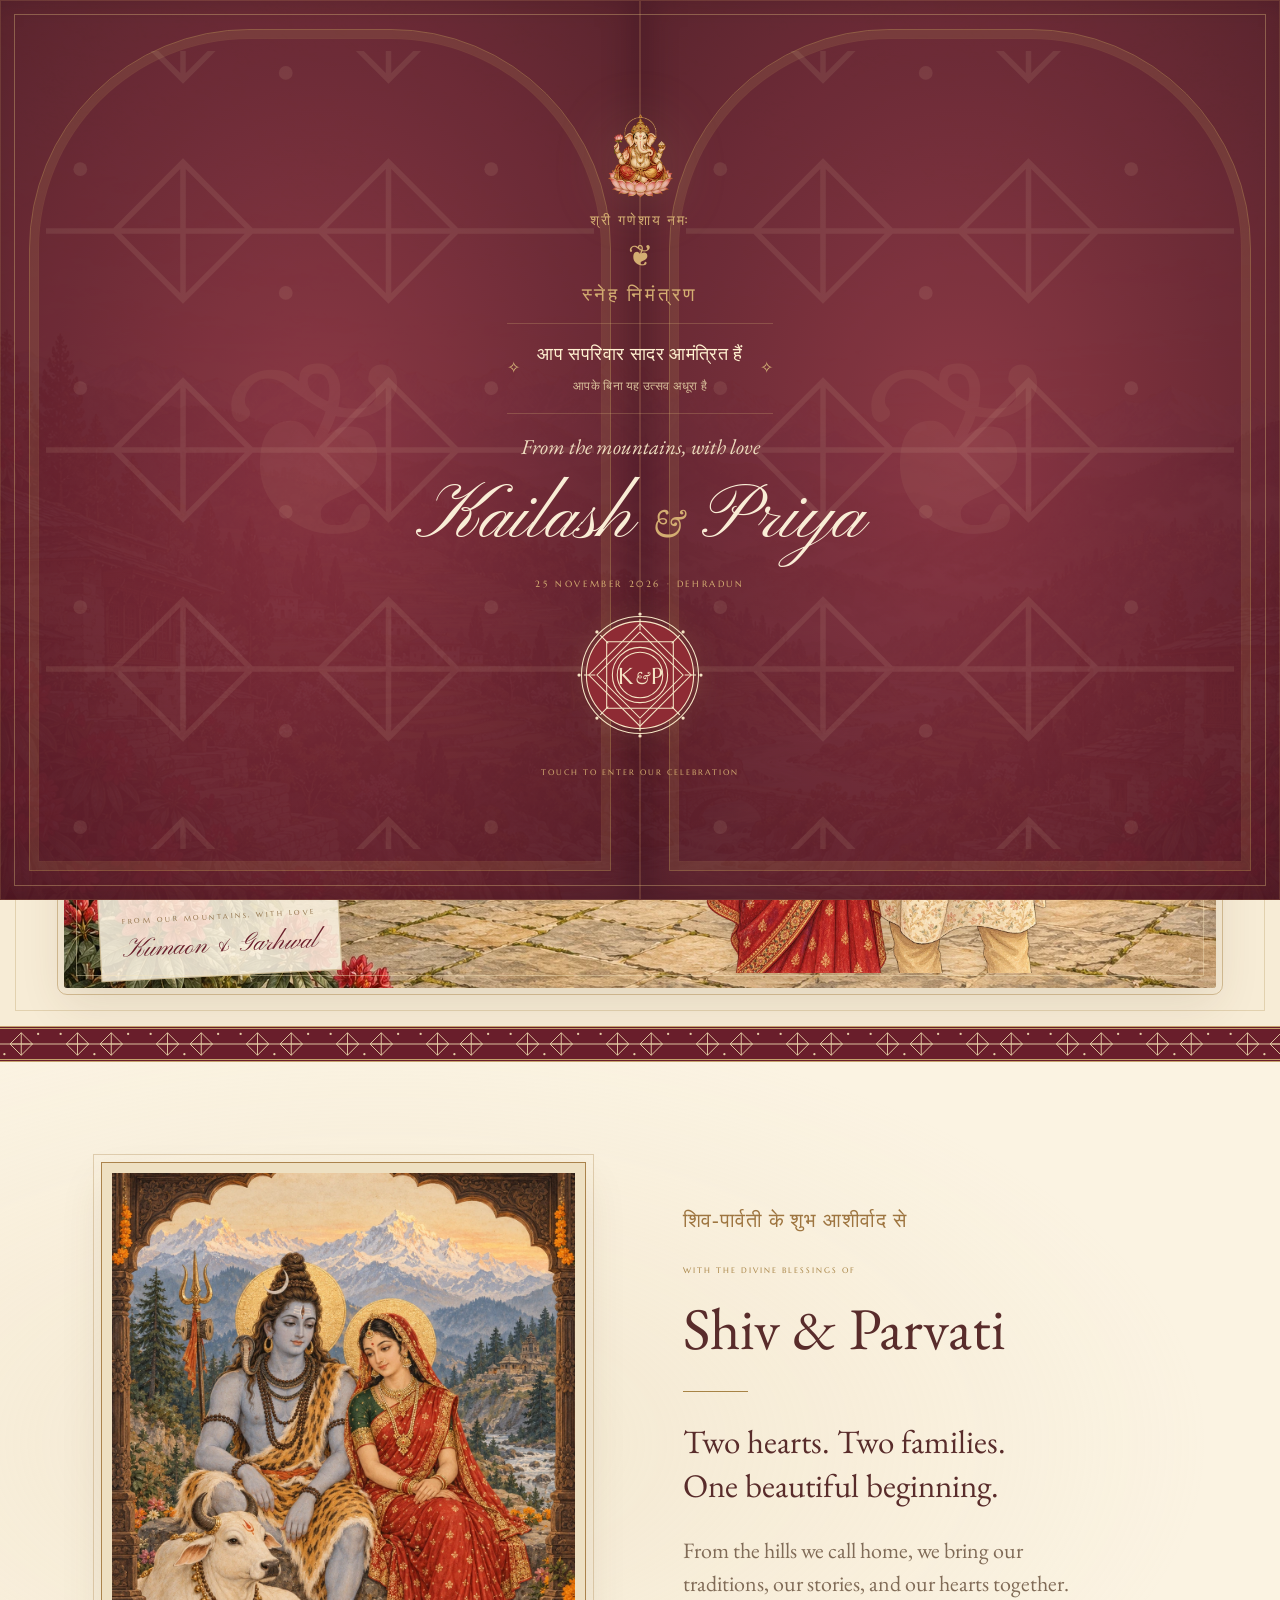
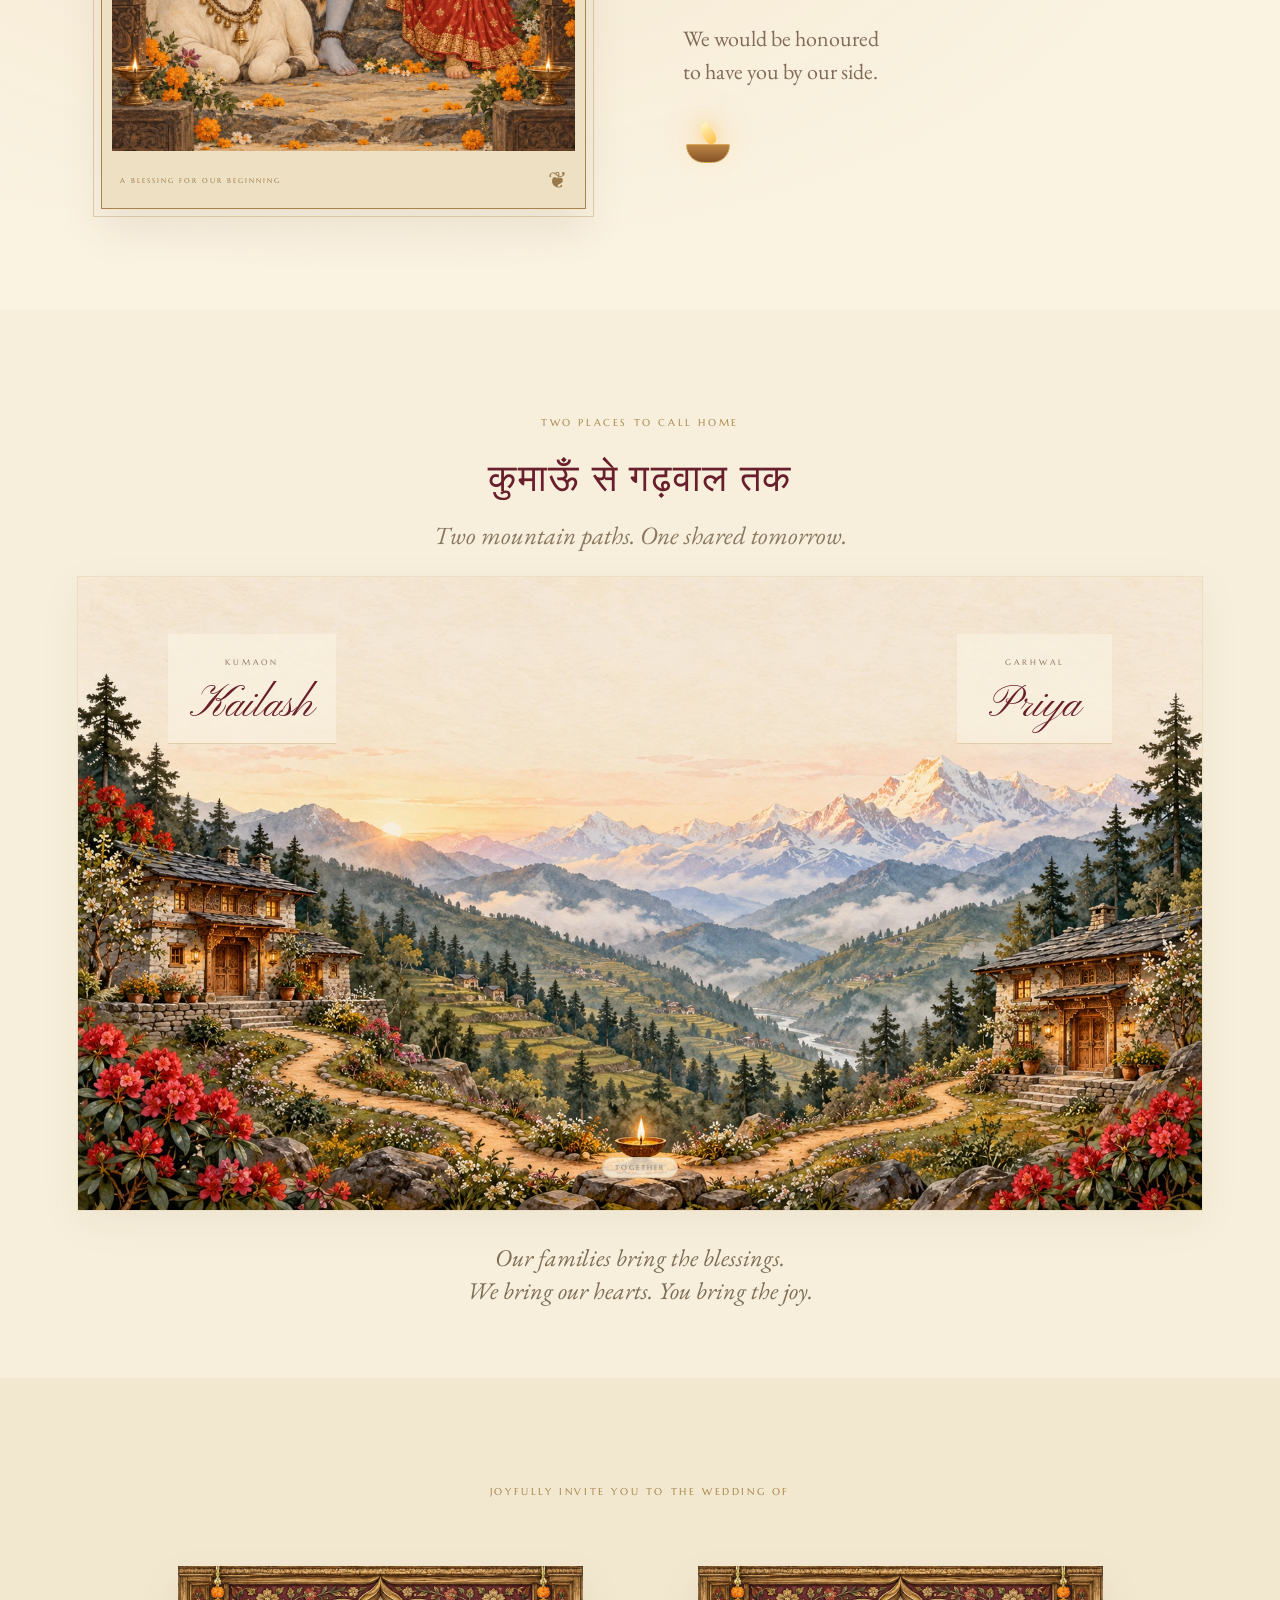
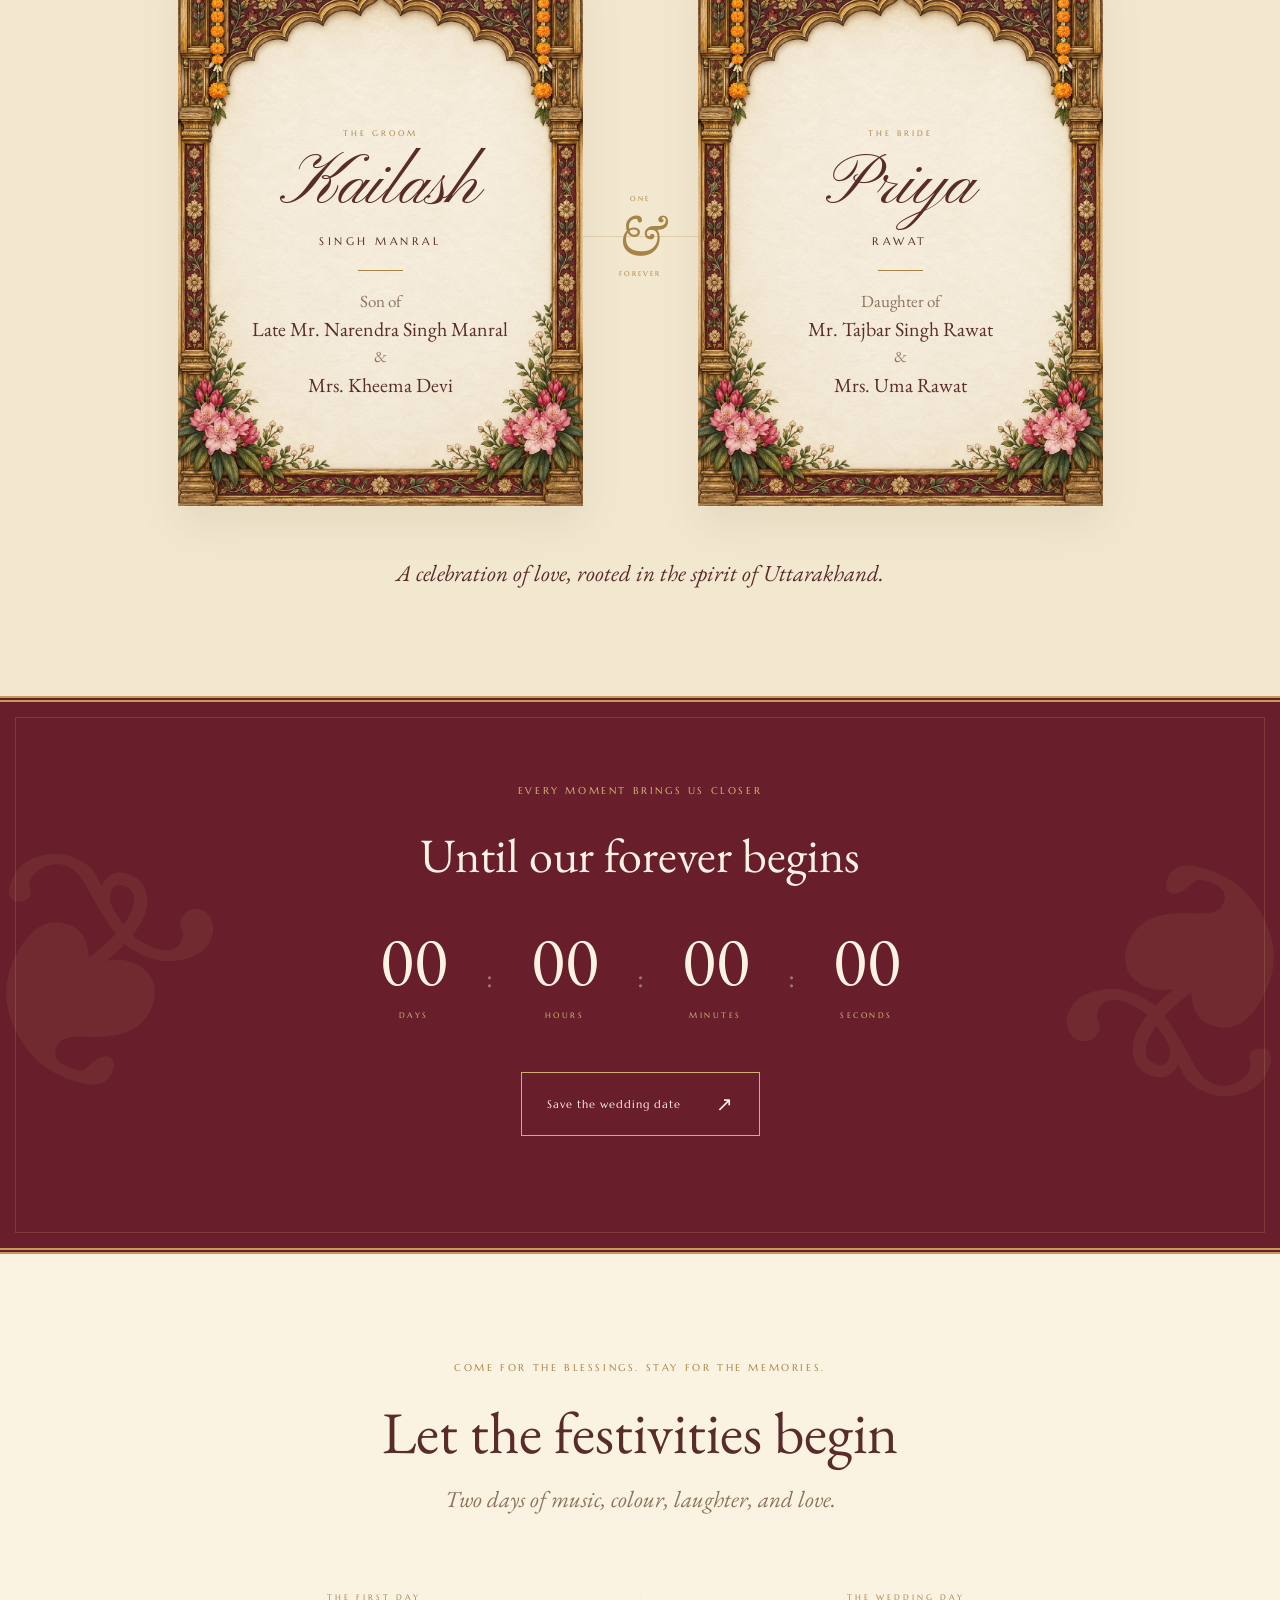
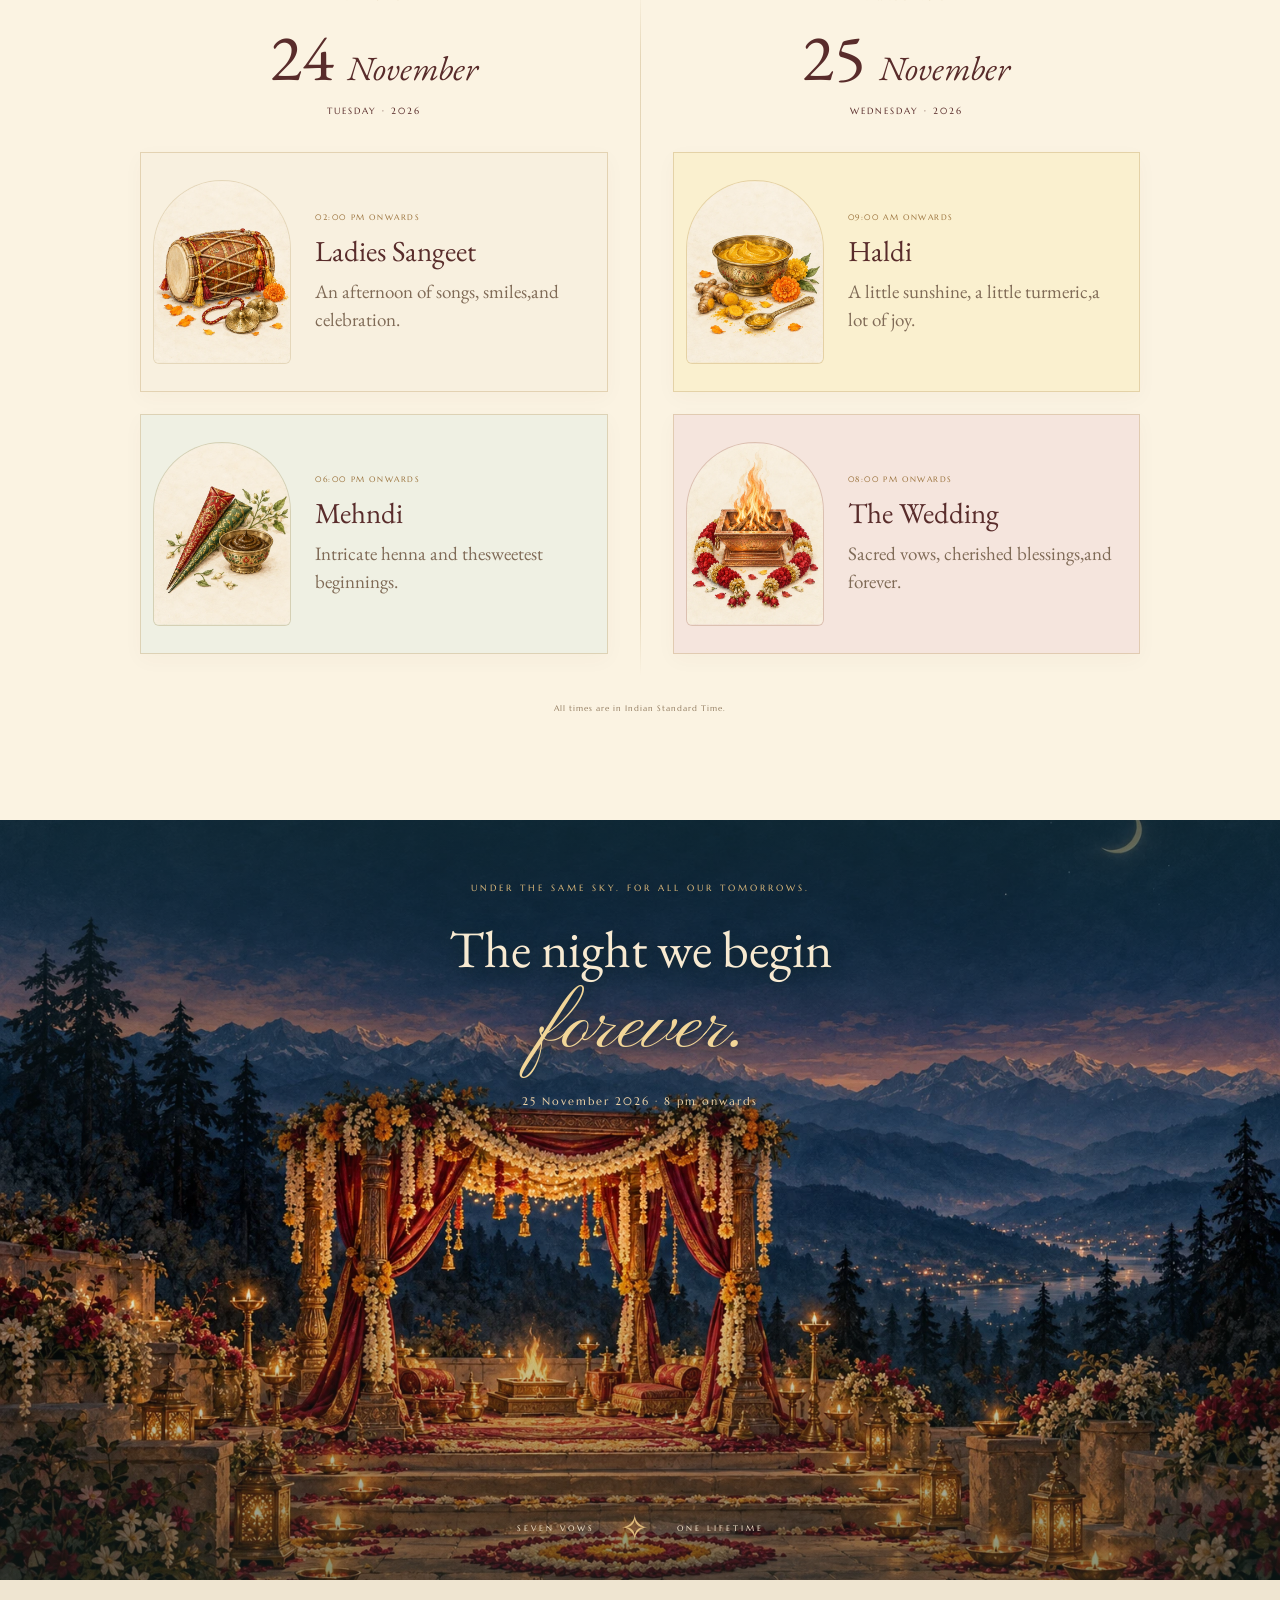
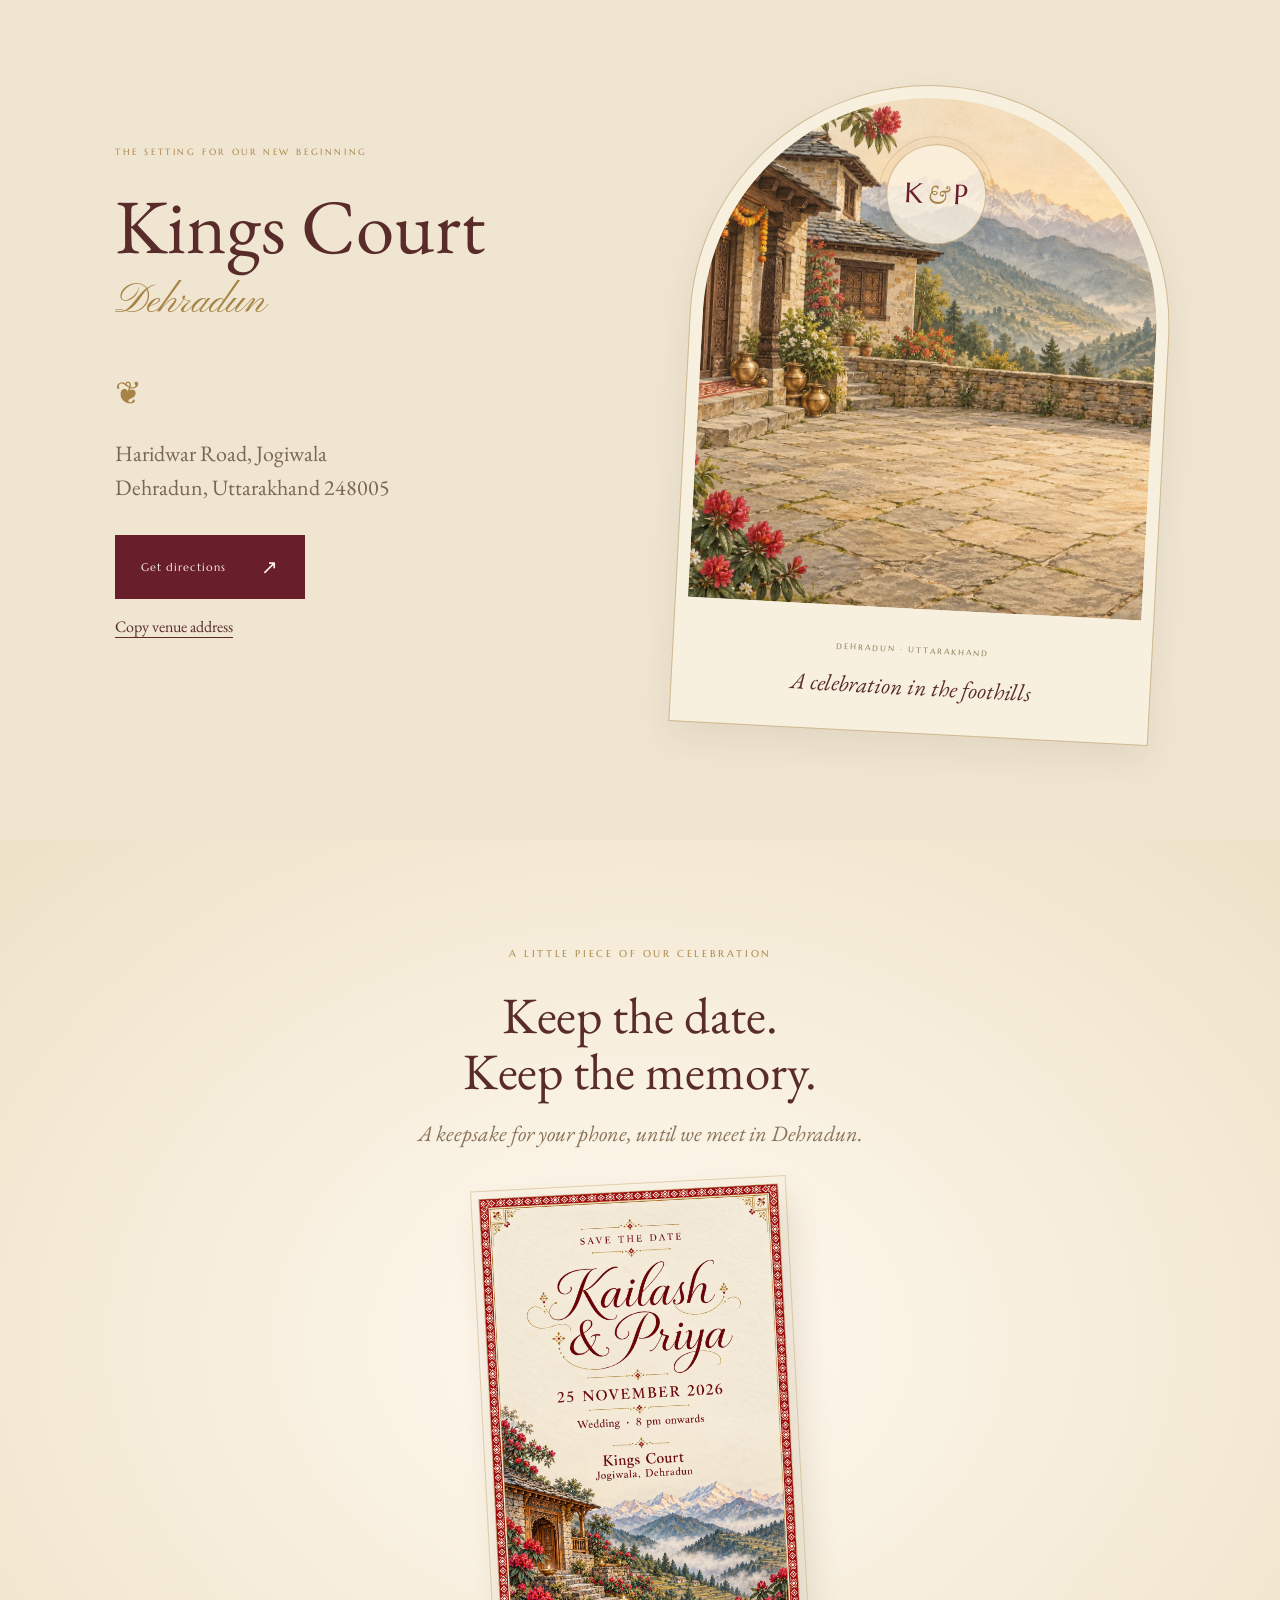
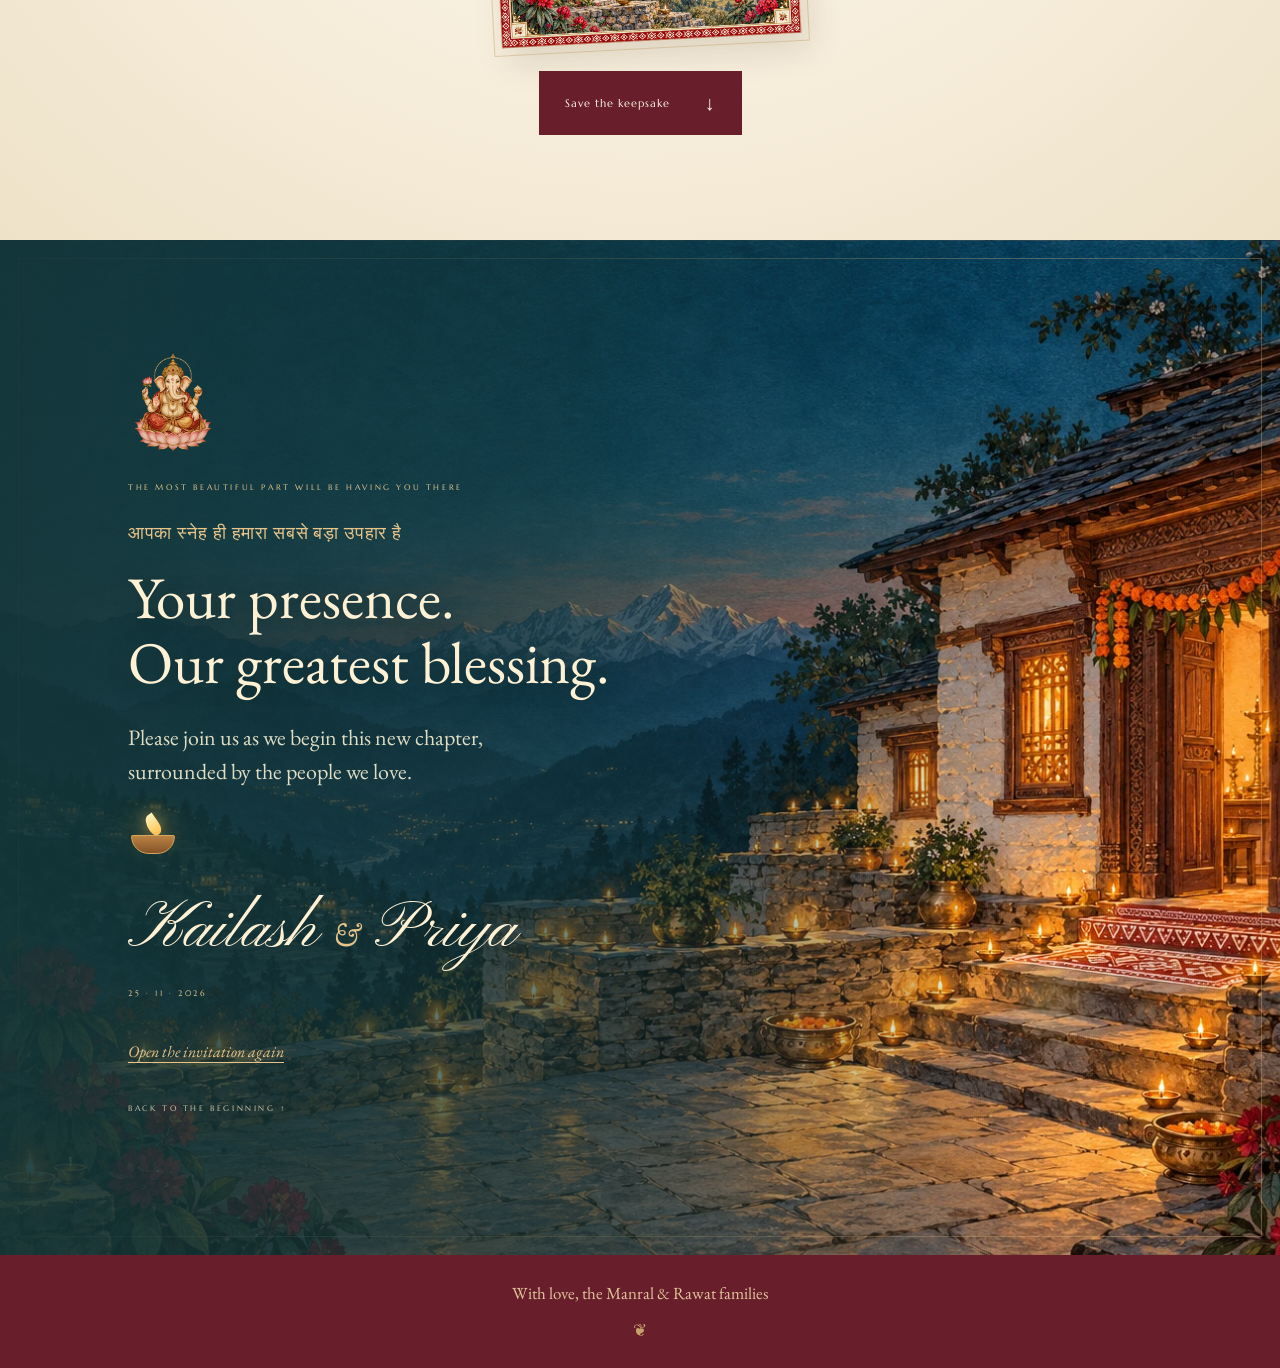
==== index.html @ 7a5e459d "Publish Kailash and Priya wedding invitation" ====
<!doctype html>
<html lang="en"><head><meta charset="utf-8"><meta name="viewport" content="width=device-width,initial-scale=1"><meta name="theme-color" content="#681f2b"><meta name="description" content="Together with their families, Kailash and Priya invite you to celebrate their wedding on 25 November 2026, Kings Court, Dehradun."><title>Kailash & Priya | A Himalayan Wedding</title><link rel="icon" href="assets/ganesh.webp"><link rel="stylesheet" href="style.css"><noscript><style>.cover{display:none!important}</style></noscript></head>
<body>
<div class="reading-progress" aria-hidden="true"></div>
<div class="cover" id="cover"><div class="door door-left" aria-hidden="true"><div class="door-medallion">❦</div></div><div class="door door-right" aria-hidden="true"><div class="door-medallion">❦</div></div><div class="cover-frame"><img class="cover-ganesh" src="assets/ganesh-miniature.webp" alt="Lord Ganesha"><p class="eyebrow devanagari">श्री गणेशाय नमः</p><span class="small-flourish">❦</span><p class="cover-kicker devanagari">स्नेह निमंत्रण</p><div class="guest-welcome" aria-live="polite"><p id="guest-name" class="devanagari">आप सपरिवार सादर आमंत्रित हैं</p><span id="guest-message" class="devanagari">आपके बिना यह उत्सव अधूरा है</span></div><p class="cover-intro">From the mountains, with love</p><h1>Kailash <i>&</i> Priya</h1><p class="eyebrow">25 NOVEMBER 2026 · DEHRADUN</p><button class="seal aipan-seal" id="open" aria-label="Open Kailash and Priya's invitation"><svg class="aipan-drawing" viewBox="0 0 160 160" aria-hidden="true"><g fill="none" stroke="currentColor" stroke-width="1.3"><circle cx="80" cy="80" r="72"/><circle cx="80" cy="80" r="66"/><path d="M80 17 143 80 80 143 17 80Z M80 27 133 80 80 133 27 80Z"/><rect x="39" y="39" width="82" height="82"/><circle cx="80" cy="80" r="34"/><circle cx="80" cy="80" r="28"/><path d="M80 11v14m0 110v14M11 80h14m110 0h14M31 31l10 10m78 78 10 10M31 129l10-10m78-78 10-10"/></g><g fill="currentColor"><circle cx="80" cy="5" r="2"/><circle cx="155" cy="80" r="2"/><circle cx="80" cy="155" r="2"/><circle cx="5" cy="80" r="2"/><circle cx="27" cy="27" r="2"/><circle cx="133" cy="27" r="2"/><circle cx="27" cy="133" r="2"/><circle cx="133" cy="133" r="2"/></g></svg><span class="aipan-initials">K<span class="seal-amp">&</span>P</span></button><p class="open-hint">TOUCH TO ENTER OUR CELEBRATION</p></div><div class="cover-mountains"></div></div>
<header><a class="monogram" href="#home" aria-label="Back to top">K <i>&</i> P</a><nav aria-label="Invitation navigation"><a href="#families">Our families</a><a href="#celebrations">Celebrations</a><a href="#venue">Venue</a></nav><button id="music" aria-label="Play background music" aria-pressed="false">♫ <span>Music off</span></button></header>
<main>
<section class="hero" id="home">
<div class="hero-copy"><p class="eyebrow">A HIMALAYAN WEDDING</p><div class="hero-title"><h2><span>Kailash</span><i>&</i><span>Priya</span></h2><span class="title-flourish" aria-hidden="true">❦</span></div><p class="hero-dedication devanagari">पहाड़ों का अपनापन, रिश्तों का उत्सव</p><div class="date-line"><span>WEDNESDAY</span><strong>25</strong><span>NOVEMBER<br>2026</span></div><p class="hero-place">Kings Court · Dehradun</p><a class="hero-link" href="#blessings">OUR INVITATION <span>↓</span></a></div>
<div class="portrait-scene"><div class="courtyard-life" aria-hidden="true"><img class="living-toran" src="assets/garland.webp" alt=""><i class="buransh-petal petal-1"></i><i class="buransh-petal petal-2"></i><i class="buransh-petal petal-3"></i><i class="buransh-petal petal-4"></i><i class="buransh-petal petal-5"></i><i class="buransh-petal petal-6"></i><i class="buransh-petal petal-7"></i></div><img class="arch-art" src="assets/pahadi-courtyard-dawn.webp" alt="A Pahadi stone courtyard with carved wooden windows, brass vessels, marigolds, and mountains at dawn"><img class="hero-couple" src="assets/couple-miniature.webp" alt="Illustrated Kailash and Priya in traditional wedding attire"><div class="portrait-caption"><span>FROM OUR MOUNTAINS, WITH LOVE</span><p>Kumaon & Garhwal</p></div></div><div class="hero-side-note" aria-hidden="true">KUMAON · GARHWAL · TOGETHER</div>
</section>
<div class="aipan" aria-hidden="true"></div>
<section class="blessings section" id="blessings"><div class="blessings-layout"><div class="devotional-frame reveal"><img class="deity" src="assets/shiv-parvati-nandi-painting.webp" alt="A devotional painting of Lord Shiva and Goddess Parvati seated together, with Nandi resting beside them in the Himalayas" loading="lazy"><div class="devotional-caption"><span>A BLESSING FOR OUR BEGINNING</span><i>❦</i></div></div><div class="blessing-copy reveal"><p class="blessing-hindi devanagari">शिव-पार्वती के शुभ आशीर्वाद से</p><p class="eyebrow">WITH THE DIVINE BLESSINGS OF</p><h2>Shiv & Parvati</h2><span class="blessing-rule" aria-hidden="true"></span><p class="large-copy">Two hearts. Two families.<br>One beautiful beginning.</p><p class="body-copy">From the hills we call home, we bring our traditions, our stories, and our hearts together.</p><p class="body-copy">We would be honoured<br>to have you by our side.</p><div class="diya" aria-hidden="true"><span class="diya-flame"></span><span class="diya-bowl"></span></div></div></div></section>
<section class="roots section" aria-labelledby="roots-title"><p class="eyebrow reveal">TWO PLACES TO CALL HOME</p><h2 class="reveal devanagari" id="roots-title">कुमाऊँ से गढ़वाल तक</h2><p class="roots-sub reveal">Two mountain paths. One shared tomorrow.</p><div class="roots-landscape reveal">
<img class="roots-painting" src="assets/two-mountain-homes.webp" alt="Two traditional Pahadi homes among painted Himalayan terraces, with winding paths meeting at a glowing diya" loading="lazy">
<div class="roots-label roots-kumaon"><span>KUMAON</span><p>Kailash</p></div><div class="roots-label roots-garhwal"><span>GARHWAL</span><p>Priya</p></div><div class="roots-together"><span>TOGETHER</span></div></div><p class="roots-note reveal">Our families bring the blessings.<br>We bring our hearts. You bring the joy.</p></section>
<section class="families section" id="families"><p class="eyebrow reveal">JOYFULLY INVITE YOU TO THE WEDDING OF</p><div class="family-pair"><div class="family-thread" aria-hidden="true"></div><article class="family groom reveal"><img class="family-frame" src="assets/family-carved-frame.webp" alt=""><div class="family-content"><p class="eyebrow">THE GROOM</p><h2>Kailash</h2><p class="surname">SINGH MANRAL</p><span class="fine-rule"></span><p>Son of<br><strong>Late Mr. Narendra Singh Manral</strong><br>&<br><strong>Mrs. Kheema Devi</strong></p></div></article><span class="family-amp" aria-hidden="true"><small>ONE</small>&<small>FOREVER</small></span><article class="family bride reveal"><img class="family-frame" src="assets/family-carved-frame.webp" alt=""><div class="family-content"><p class="eyebrow">THE BRIDE</p><h2>Priya</h2><p class="surname">RAWAT</p><span class="fine-rule"></span><p>Daughter of<br><strong>Mr. Tajbar Singh Rawat</strong><br>&<br><strong>Mrs. Uma Rawat</strong></p></div></article></div><p class="family-note reveal">A celebration of love, rooted in the spirit of Uttarakhand.</p></section>
<section class="countdown section"><div class="countdown-flower left" aria-hidden="true">❦</div><div class="countdown-flower right" aria-hidden="true">❦</div><p class="eyebrow">EVERY MOMENT BRINGS US CLOSER</p><h2>Until our forever begins</h2><div class="clock" id="clock" role="timer" aria-label="Time until the wedding"><div><strong id="days">—</strong><span>DAYS</span></div><b>:</b><div><strong id="hours">—</strong><span>HOURS</span></div><b>:</b><div><strong id="minutes">—</strong><span>MINUTES</span></div><b>:</b><div><strong id="seconds">—</strong><span>SECONDS</span></div></div><button class="button light" id="calendar">Save the wedding date <span>↗</span></button><p class="calendar-note" id="calendar-note" role="status"></p></section>
<section class="events section" id="celebrations"><p class="eyebrow reveal">COME FOR THE BLESSINGS. STAY FOR THE MEMORIES.</p><h2 class="section-title reveal">Let the festivities begin</h2><p class="section-sub">Two days of music, colour, laughter, and love.</p><div class="programme">
<div class="day day-one"><div class="day-heading reveal"><span>THE FIRST DAY</span><h3>24 <i>November</i></h3><p>TUESDAY · 2026</p></div>
<article class="event sangeet reveal"><div class="event-picture"><svg class="ceremony-art" viewBox="0 0 543 724" role="img" aria-label="A dholak and brass manjira for Ladies Sangeet" preserveAspectRatio="xMidYMid meet"><image href="assets/ceremony-miniatures.webp" x="0" y="0" width="2172" height="724"/></svg></div><div class="event-details"><p class="event-time">02:00 PM ONWARDS</p><h3>Ladies Sangeet</h3><p>An afternoon of songs, smiles,<br>and celebration.</p></div></article>
<article class="event mehndi reveal"><div class="event-picture"><svg class="ceremony-art" viewBox="0 0 543 724" role="img" aria-label="Henna cones and a ceremonial bowl for Mehndi" preserveAspectRatio="xMidYMid meet"><image href="assets/ceremony-miniatures.webp" x="-543" y="0" width="2172" height="724"/></svg></div><div class="event-details"><p class="event-time">06:00 PM ONWARDS</p><h3>Mehndi</h3><p>Intricate henna and the<br>sweetest beginnings.</p></div></article></div>
<div class="day day-two"><div class="day-heading reveal"><span>THE WEDDING DAY</span><h3>25 <i>November</i></h3><p>WEDNESDAY · 2026</p></div>
<article class="event haldi reveal"><div class="event-picture"><svg class="ceremony-art" viewBox="0 0 543 724" role="img" aria-label="Turmeric paste, marigolds and a brass bowl for Haldi" preserveAspectRatio="xMidYMid meet"><image href="assets/ceremony-miniatures.webp" x="-1086" y="0" width="2172" height="724"/></svg></div><div class="event-details"><p class="event-time">09:00 AM ONWARDS</p><h3>Haldi</h3><p>A little sunshine, a little turmeric,<br>a lot of joy.</p></div></article>
<article class="event wedding reveal"><div class="event-picture"><svg class="ceremony-art" viewBox="0 0 543 724" role="img" aria-label="A havan kund and flower garlands for the wedding" preserveAspectRatio="xMidYMid meet"><image href="assets/ceremony-miniatures.webp" x="-1629" y="0" width="2172" height="724"/></svg></div><div class="event-details"><p class="event-time">08:00 PM ONWARDS</p><h3>The Wedding</h3><p>Sacred vows, cherished blessings,<br>and forever.</p></div></article></div></div><p class="timezone-note">All times are in Indian Standard Time.</p></section>
<section class="wedding-night" aria-labelledby="night-title"><img src="assets/himalayan-mandap.webp" alt="An artistic vision of a glowing wedding mandap in the Himalayan foothills at twilight" loading="lazy"><div class="night-shade"></div><div class="night-copy reveal"><p class="eyebrow">UNDER THE SAME SKY. FOR ALL OUR TOMORROWS.</p><h2 id="night-title">The night we begin<br><i>forever.</i></h2><p>25 November 2026 · 8 pm onwards</p></div><div class="night-foot"><span>SEVEN VOWS</span><span class="night-star">✧</span><span>ONE LIFETIME</span></div></section>
<section class="venue section" id="venue"><div class="venue-layout"><div class="venue-copy reveal"><p class="eyebrow">THE SETTING FOR OUR NEW BEGINNING</p><h2>Kings Court</h2><p class="venue-city">Dehradun</p><div class="ornament">❦</div><address>Haridwar Road, Jogiwala<br>Dehradun, Uttarakhand 248005</address><a class="button" href="https://maps.app.goo.gl/6rjfn5zbpExkSknp6?g_st=iw" target="_blank" rel="noopener">Get directions <span>↗</span></a><button class="text-button" id="copy-address">Copy venue address</button><p id="copy-status" role="status"></p></div><div class="venue-art reveal"><div class="arch-window"><div class="venue-emblem"><span>K</span><i>&</i><span>P</span></div></div><div class="venue-label"><span>DEHRADUN · UTTARAKHAND</span><p>A celebration in the foothills</p></div></div></div></section>
<section class="keepsake section" id="keepsake"><p class="eyebrow">A LITTLE PIECE OF OUR CELEBRATION</p><h2>Keep the date.<br>Keep the memory.</h2><p>A keepsake for your phone, until we meet in Dehradun.</p><a class="keepsake-preview" href="assets/Kailash-Priya-Save-the-Date.png" download="Kailash-Priya-Save-the-Date.png" aria-label="Download the wedding keepsake card"><img src="assets/Kailash-Priya-Save-the-Date.png" alt="Save the date: Kailash and Priya, 25 November 2026, wedding from 8 pm, Kings Court, Jogiwala, Dehradun" loading="lazy"></a><a class="button" href="assets/Kailash-Priya-Save-the-Date.png" download="Kailash-Priya-Save-the-Date.png">Save the keepsake <span>↓</span></a></section><section class="closing section"><div class="closing-landscape" aria-hidden="true"></div><div class="closing-shade" aria-hidden="true"></div><div class="lamp-glow glow-one" aria-hidden="true"></div><div class="lamp-glow glow-two" aria-hidden="true"></div><img src="assets/ganesh-miniature.webp" alt="Lord Ganesha" loading="lazy"><p class="eyebrow">THE MOST BEAUTIFUL PART WILL BE HAVING YOU THERE</p><p class="closing-hindi devanagari">आपका स्नेह ही हमारा सबसे बड़ा उपहार है</p><h2>Your presence.<br>Our greatest blessing.</h2><p>Please join us as we begin this new chapter,<br>surrounded by the people we love.</p><div class="diya" aria-hidden="true"><span class="diya-flame"></span><span class="diya-bowl"></span></div><div class="closing-signature">Kailash <i>&</i> Priya</div><p class="eyebrow">25 · 11 · 2026</p><div class="closing-actions"><button class="text-button" id="replay">Open the invitation again</button><a class="back-top" href="#home">BACK TO THE BEGINNING ↑</a></div></section>
</main><a class="floating-venue" href="#venue" aria-label="Jump to wedding venue">25 NOV <span>·</span> DEHRADUN <b>↗</b></a><footer>With love, the Manral & Rawat families <span>❦</span></footer><audio id="audio" src="assets/music.mp3" loop preload="none"></audio><script src="script.js"></script></body></html>
---- style.css ----
@font-face{font-family:Garamond;src:url('fonts/EBGaramond.woff2');font-display:swap}@font-face{font-family:Garamond;src:url('fonts/EBGaramond-Italic.woff2');font-style:italic;font-display:swap}@font-face{font-family:Marcellus;src:url('fonts/Marcellus-Regular.woff2');font-display:swap}@font-face{font-family:Pinyon;src:url('fonts/PinyonScript-Regular.woff2');font-display:swap}
:root{--paper:#fbf3e2;--ink:#592c2b;--red:#691e2b;--gold:#a78345;--line:#b89a6055;--sage:#6b7861;--dark:#153a37;--pattern:url("data:image/svg+xml,%3Csvg xmlns='http://www.w3.org/2000/svg' viewBox='0 0 80 32'%3E%3Cg stroke='%23e7d0a7' fill='none' stroke-width='.8'%3E%3Cpath d='M0 16h10l10-10 10 10-10 10-10-10h30l10-10 10 10-10 10-10-10h40M20 6v20M10 16h20M50 6v20M40 16h20'/%3E%3C/g%3E%3Cg fill='%23e7d0a7'%3E%3Ccircle cx='5' cy='7' r='1'/%3E%3Ccircle cx='35' cy='25' r='1'/%3E%3Ccircle cx='65' cy='7' r='1'/%3E%3C/g%3E%3C/svg%3E")}
*{box-sizing:border-box}html{scroll-behavior:smooth;scroll-padding-top:75px}body{margin:0;background:var(--paper);color:var(--ink);font:20px/1.55 Garamond,Georgia,serif}body.invitation-closed{overflow:hidden}body:after{content:'';position:fixed;inset:0;pointer-events:none;z-index:20;opacity:.055;background-image:url("data:image/svg+xml,%3Csvg viewBox='0 0 160 160' xmlns='http://www.w3.org/2000/svg'%3E%3Cfilter id='n'%3E%3CfeTurbulence type='fractalNoise' baseFrequency='.8' numOctaves='3' stitchTiles='stitch'/%3E%3C/filter%3E%3Crect width='100%25' height='100%25' opacity='.5' filter='url(%23n)'/%3E%3C/svg%3E")}button,a{-webkit-tap-highlight-color:transparent}button{cursor:pointer;font:inherit}a{color:inherit}button:focus-visible,a:focus-visible{outline:3px solid #ba9045;outline-offset:6px}button{border:0}img{max-width:100%;display:block}h1,h2,h3,p{margin-top:0}h2,h3{font-weight:400}h2{line-height:1.1}.eyebrow,.section-number,.surname,.event-time,.timezone-note,.back-top{font:10px/1.8 Marcellus,serif;letter-spacing:2.6px}.eyebrow{color:var(--gold);margin-bottom:24px}.section{padding:105px max(6vw,24px);position:relative}.section-number{text-align:center;margin-bottom:50px;color:#907a5e;font-size:9px;letter-spacing:3px}.ornament{color:var(--gold);font-size:32px;margin:18px 0}.button{display:inline-flex;align-items:center;justify-content:center;gap:35px;background:var(--red);color:var(--paper);font:11px Marcellus,serif;letter-spacing:1px;padding:18px 25px;text-decoration:none;border:1px solid var(--red);transition:.25s;position:relative;z-index:1}.button:hover{background:#87313d;transform:translateY(-2px)}.button span{font:20px Garamond}.fine-rule{display:block;width:45px;height:1px;background:var(--gold);margin:25px auto}.reading-progress{height:2px;position:fixed;top:0;left:0;right:0;background:var(--gold);z-index:40;transform:scaleX(0);transform-origin:left}header{height:73px;display:flex;align-items:center;justify-content:space-between;padding:0 5vw;border-bottom:1px solid var(--line);background:#fbf3e2f0;position:sticky;top:0;z-index:10;backdrop-filter:blur(12px)}.monogram{text-decoration:none;font:24px Marcellus}.monogram i{font:26px Pinyon;color:var(--gold)}nav{display:flex;gap:38px}nav a{text-decoration:none;font:10px Marcellus;letter-spacing:1.2px;position:relative}nav a:after{content:'';position:absolute;bottom:-6px;left:0;width:0;height:1px;background:var(--gold);transition:width .3s}nav a:hover:after{width:100%}#music{background:none;color:var(--ink);font:11px Marcellus;display:flex;gap:8px;align-items:center}#music:first-letter{font-size:22px}
/* The illustrated arrival */
.hero{min-height:820px;max-height:1050px;height:calc(100svh - 73px);position:relative;isolation:isolate;display:grid;grid-template-columns:1fr 1fr;align-items:center;padding:40px 9vw 65px;gap:4vw;overflow:hidden;background:radial-gradient(ellipse at 10% 30%,#fffaf0,transparent 65%),#f6ead3}.hero:before{content:'';position:absolute;inset:15px;border:1px solid var(--line);pointer-events:none;z-index:-1}.hero:after{content:'';position:absolute;width:700px;height:700px;border:1px solid #ad8a5140;border-radius:50%;left:-450px;top:15%;box-shadow:0 0 0 15px #ad8a5108,0 0 0 16px #ad8a5120,0 0 0 70px #ad8a5105;z-index:-1}.hero-copy{text-align:center;position:relative}.hero-copy .eyebrow{font-size:10px;letter-spacing:4px;margin-bottom:32px}.hero h2{font:clamp(87px,8vw,125px)/.85 Pinyon;color:var(--red);margin:0;display:flex;align-items:center;flex-direction:column;position:relative}.hero h2 span:first-child{transform:translateX(-15px)}.hero h2 span:last-child{transform:translateX(25px)}.hero h2 i{font:italic 45px/1.4 Garamond;color:var(--gold)}.hero-title{position:relative;max-width:500px;margin:auto}.title-flourish{position:absolute;font-size:54px;right:-5%;top:32%;color:var(--gold);opacity:.55;transform:rotate(-30deg)}.hero-dedication{font-style:italic;font-size:24px;line-height:1.35;color:#8b7158;margin:35px 0}.date-line{display:flex;justify-content:center;align-items:center;gap:16px;font:9px/1.8 Marcellus;letter-spacing:1.6px}.date-line strong{font:57px/1 Garamond;border-left:1px solid var(--line);border-right:1px solid var(--line);padding:0 20px}.hero-place{font-style:italic;font-size:21px;margin:15px 0 32px}.hero-link{text-decoration:none;font:9px Marcellus;letter-spacing:2px;display:inline-flex;align-items:center;gap:30px;border-bottom:1px solid var(--line);padding:0 0 10px}.hero-link span{font-size:20px}.portrait-scene{position:relative;height:min(76vh,760px);max-height:100%;width:100%;max-width:515px;margin:auto;border-radius:250px 250px 4px 4px;overflow:hidden;box-shadow:0 20px 55px #5b3b2129;outline:1px solid #ad8a5180;outline-offset:9px;isolation:isolate;background:#dfcfad}.arch-art{position:absolute;width:100%;height:100%;inset:0;object-fit:cover}.hero-couple{position:absolute;width:76%;height:61%;object-fit:contain;bottom:42px;left:50%;transform:translateX(-50%);filter:drop-shadow(0 7px 10px #362d2333)}.portrait-caption{position:absolute;bottom:0;left:0;right:0;text-align:center;background:linear-gradient(transparent,#3e2b1bdb);padding:45px 10px 11px;color:#f7e8c8}.portrait-caption span{font:7px Marcellus;letter-spacing:2.5px}.portrait-caption p{font:23px Garamond;margin:3px 0;letter-spacing:3px}.hero-side-note{position:absolute;right:23px;top:50%;writing-mode:vertical-rl;font:8px Marcellus;letter-spacing:3px;color:#9a8158}.aipan{height:36px;background:var(--pattern) repeat-x center/90px 36px,var(--red);border-block:3px double #c5a36d}
/* Blessings, framed in soft concentric gold */
.blessings{text-align:center;background:radial-gradient(ellipse at center,#fffaf0,transparent 70%);overflow:hidden}.blessing-rings{position:absolute;top:110px;left:50%;transform:translateX(-50%);width:440px;height:440px;border:1px solid #b89a6025;border-radius:50%;box-shadow:0 0 0 18px #b89a6007,0 0 0 19px #b89a6020,0 0 0 95px #b89a6005;pointer-events:none}.blessings .section-number{margin-bottom:50px}.deity{position:relative;width:250px;height:230px;object-fit:contain;margin:0 auto 30px}.blessings h2{font-size:49px;margin-bottom:10px}.large-copy{font-size:35px;line-height:1.3;margin-bottom:25px}.body-copy{color:#806b57;font-size:21px}.blessings>.reveal{position:relative}.families{text-align:center;background:#eadebf80;background-image:radial-gradient(#a7834535 .6px,transparent .6px);background-size:16px 16px;border-top:1px solid #b89a6025}.family-pair{display:flex;justify-content:center;align-items:center;gap:35px;max-width:1050px;margin:65px auto 35px;position:relative}.family-thread{position:absolute;left:10%;right:10%;top:50%;border-top:1px solid var(--gold);opacity:.5}.family{position:relative;border:1px solid #b69559;background:#fcf5e6;border-radius:190px 190px 5px 5px;width:405px;padding:112px 30px 48px;outline:1px solid #b6955955;outline-offset:9px;min-height:530px;box-shadow:0 15px 40px #6344230b}.family:after{content:'';position:absolute;inset:12px;border:1px solid #b6955933;border-radius:180px 180px 2px 2px;pointer-events:none}.family .sprig{position:absolute;width:155px;height:115px;object-fit:contain;top:0;left:calc(50% - 77px);transform:rotate(-12deg)}.bride .sprig{transform:scaleX(-1) rotate(-12deg)}.family h2{font:76px/1.05 Pinyon;margin:8px 0}.family .eyebrow{margin-bottom:18px;font-size:9px;letter-spacing:3px}.surname{font-size:12px;letter-spacing:3.5px}.family p:last-child{font-size:17px;line-height:1.7;margin:0;color:#8c7560}.family strong{font-weight:400;font-size:21px;color:var(--ink)}.family-amp{font:italic 55px/1.2 Garamond;color:var(--gold);position:relative;background:#efe4cf;padding:15px 5px}.family-amp small{display:block;font:7px Marcellus;letter-spacing:2px}.family-note{font-style:italic;font-size:23px;margin:50px 0 0}
/* A keepsake date */
.countdown{background:var(--red);color:var(--paper);text-align:center;overflow:hidden;border-block:6px double #c69a5a;padding-block:80px}.countdown:before{content:'';position:absolute;inset:15px;border:1px solid #d7b77830;pointer-events:none}.countdown-flower{position:absolute;top:50%;transform:translateY(-50%) rotate(25deg);font-size:310px;color:#d7b778;opacity:.08;line-height:1;pointer-events:none}.countdown-flower.left{left:-40px}.countdown-flower.right{right:-40px;transform:translateY(-50%) rotate(205deg)}.countdown h2{font:48px Garamond;margin-bottom:40px}.countdown .eyebrow{color:#d7b778}.clock{display:flex;gap:27px;justify-content:center;align-items:center;margin:30px auto 45px;position:relative}.clock strong{font:70px/1 Garamond;font-variant-numeric:tabular-nums;display:block;min-width:90px}.clock span{font:8px Marcellus;letter-spacing:2.5px;color:#d7b778}.clock b{font:28px Garamond;opacity:.4}.light{background:transparent;border-color:#d4ae71;color:var(--paper)}.calendar-note{font-size:14px;margin:12px 0 0;min-height:20px}
/* Two days, like facing pages of a celebration book */
.events{max-width:1300px;margin:auto}.section-title{text-align:center;font-size:59px;margin-bottom:16px}.events>.eyebrow{text-align:center}.section-sub{text-align:center;color:#8c735b;font-style:italic;font-size:23px}.programme{display:grid;grid-template-columns:1fr 1fr;gap:80px;margin:60px auto 0;max-width:1000px;position:relative}.programme:after{content:'';position:absolute;left:50%;top:10px;bottom:0;width:1px;background:linear-gradient(transparent,var(--line) 10%,var(--line) 90%,transparent)}.day-heading{text-align:center;margin-bottom:35px}.day-heading>span{font:8px Marcellus;letter-spacing:3px;color:var(--gold)}.day-heading h3{font:66px/1 Garamond;margin:15px 0}.day-heading h3 i{font:italic 34px Garamond}.day-heading p{font:9px Marcellus;letter-spacing:2px}.event{display:grid;grid-template-columns:140px 1fr;align-items:center;min-height:210px;margin-bottom:22px;position:relative;border:1px solid #b89a6045;background:#f4e9d3;overflow:hidden}.event-picture{height:100%;min-height:210px;display:flex;justify-content:center;align-items:center;background:#b18f4630;position:relative;border-radius:0 95px 95px 0}.event img{width:115px;height:140px;object-fit:contain;transition:transform .6s;position:relative;z-index:1}.event:hover img{transform:rotate(-5deg) scale(1.08)}.event-details{padding:23px 18px}.event h3{font-size:30px;line-height:1.1;margin:10px 0}.event p:last-child{font-size:18px;color:#806b57;margin:0;line-height:1.4}.event-time{font-size:8px;letter-spacing:1.5px;margin:0;color:#9b733d}.event-num{position:absolute;bottom:-8px;left:10px;font:italic 64px/1 Garamond;color:#a7834530}.mehndi{background:#e7ead8}.mehndi .event-picture{background:#71834c20}.haldi{background:#f6e8b8}.haldi .event-picture{background:#d6a13e25}.wedding{background:#f0dbd1}.wedding .event-picture{background:#9e435925}.timezone-note{text-align:center;margin:25px 0 0;color:#907a5e;font-size:8px;letter-spacing:1px}
/* From day to twilight */
.wedding-night{height:760px;max-height:95svh;min-height:620px;position:relative;isolation:isolate;overflow:hidden;background:var(--dark);color:#f8ead1}.wedding-night>img{position:absolute;inset:0;width:100%;height:100%;object-fit:cover;object-position:center 65%;z-index:-3}.night-shade{position:absolute;inset:0;background:linear-gradient(#122c33b0,transparent 50%,#11262480);z-index:-1}.night-copy{text-align:center;padding:60px 25px 0}.night-copy .eyebrow{color:#e0bc7d;font-size:9px;letter-spacing:3px}.night-copy h2{font:52px/1.1 Garamond;margin:0 0 16px;text-shadow:0 3px 15px #10252a}.night-copy h2 i{font:80px Pinyon;color:#f2d698}.night-copy>p:last-child{font:11px Marcellus;letter-spacing:2px;color:#f2d5a8}.night-foot{position:absolute;bottom:30px;left:0;right:0;display:flex;justify-content:center;align-items:center;gap:25px;font:8px Marcellus;letter-spacing:3px}.night-star{font:35px Garamond;color:#e0bc7d}
/* The destination */
.venue{background:#efe5d1}.venue-layout{max-width:1050px;margin:auto;display:grid;grid-template-columns:1fr 1fr;gap:90px;align-items:center}.venue h2{font-size:77px;margin-bottom:8px}.venue-city{font:41px Pinyon;color:var(--gold)}address{font-style:normal;color:#7c6656;margin-bottom:30px;font-size:22px}.venue .eyebrow{font-size:9px}.text-button{display:block;background:none;text-decoration:underline;text-underline-offset:5px;padding:16px 0;color:var(--ink);font-size:16px}.venue-art{padding:12px;border:1px solid #a7834580;border-radius:240px 240px 0 0;transform:rotate(3deg);background:#f8f0df;box-shadow:0 15px 35px #54412615}.arch-window{border-radius:230px 230px 0 0;overflow:hidden;aspect-ratio:4/4.5;display:flex;align-items:end;background:#e3d9be url('assets/himalayan-landscape.webp') center/cover;position:relative}.arch-window img{width:100%;margin-bottom:0}.venue-emblem{position:absolute;left:50%;top:18%;transform:translateX(-50%);width:125px;height:125px;border:1px solid #a7834580;border-radius:50%;display:flex;align-items:center;justify-content:center;gap:5px;background:#faf2df80;outline:1px solid #a7834540;outline-offset:7px;font:34px Marcellus;color:var(--red)}.venue-emblem i{font:italic 25px Garamond;color:var(--gold)}.venue-label{text-align:center;padding:22px 10px 8px}.venue-label span{font:8px Marcellus;letter-spacing:2px;color:#89754e}.venue-label p{font-style:italic;font-size:23px;margin:8px 0}#copy-status{font-size:14px;min-height:20px;margin:0}
/* The last page */
.closing{text-align:center;overflow:hidden;padding-bottom:190px;isolation:isolate}.closing-landscape{position:absolute;inset:0;background:linear-gradient(var(--paper) 5%,#fbf3e2e8 50%,#fbf3e220),url('assets/himalayan-landscape.webp') center bottom/cover;z-index:-2}.closing:before{content:'';position:absolute;inset:18px;border:1px solid var(--line);pointer-events:none;z-index:-1}.closing>img{width:90px;height:95px;object-fit:contain;margin:0 auto 30px}.closing h2{font-size:60px;margin-bottom:25px}.closing>p:not(.eyebrow){color:#7e6b58;font-size:23px}.closing-signature{font:69px Pinyon;margin:35px 0 15px}.closing-signature i{font:italic 32px Garamond;color:var(--gold)}.closing-actions{display:flex;flex-direction:column;align-items:center}.closing-actions .text-button{font-style:italic;color:#8e7150}.back-top{display:inline-block;font-size:8px;margin-top:20px;text-decoration:none}footer{background:var(--red);color:#e1c59d;text-align:center;padding:25px;font-size:17px}footer span{display:block;margin-top:10px;color:#c7a16b}.floating-venue{position:fixed;bottom:22px;left:50%;transform:translate(-50%,20px);z-index:12;display:flex;align-items:center;gap:12px;background:#fbf3e2f2;box-shadow:0 4px 25px #30201225;border:1px solid #b89a6070;padding:13px 20px;text-decoration:none;font:8px Marcellus;letter-spacing:1.6px;opacity:0;visibility:hidden;transition:.3s;backdrop-filter:blur(10px);white-space:nowrap;border-radius:30px}.floating-venue.show{opacity:1;visibility:visible;transform:translate(-50%,0)}.floating-venue span{color:var(--gold)}.floating-venue b{font:17px Garamond;margin-left:7px}
/* An opening inspired by a carved double door */
.cover{position:fixed;inset:0;background:#521b26;z-index:100;display:grid;place-items:center;color:#f9edd6;text-align:center;overflow:auto;perspective:1600px;transition:visibility 1.5s,background 1.5s}.cover:before{content:'';position:absolute;inset:14px;border:1px solid #d7b77866;pointer-events:none;z-index:3}.door{position:absolute;top:0;bottom:0;width:50%;background:radial-gradient(ellipse at center,#852e3c,#511824);border:1px solid #9d704640;transition:transform 1.5s cubic-bezier(.55,.05,.2,1),opacity 1.4s;overflow:hidden}.door:before{content:'';position:absolute;inset:28px;border:1px solid #b9915170;border-radius:220px 220px 0 0;box-shadow:inset 0 0 0 8px #4c172315,inset 0 0 0 9px #b9915130}.door:after{content:'';position:absolute;inset:50px 45px;background:var(--pattern) repeat-y center/100% auto;opacity:.1;pointer-events:none}.door-left{left:0;transform-origin:left center;box-shadow:inset -12px 0 24px #24040e40}.door-right{right:0;transform-origin:right center;box-shadow:inset 12px 0 24px #24040e40}.door-medallion{position:absolute;top:50%;left:50%;transform:translate(-50%,-50%);font:250px Garamond;opacity:.06;color:#f0dba5}.cover-frame{position:relative;z-index:2;max-width:700px;padding:35px;min-height:660px;display:flex;align-items:center;flex-direction:column;justify-content:center;transition:opacity .6s,transform .8s}.cover-ganesh{width:80px;height:80px;object-fit:contain;margin-bottom:18px;filter:drop-shadow(0 0 30px #e0ba7830)}.cover .eyebrow{font-size:9px;color:#d4ae72;margin-bottom:12px}.small-flourish{color:#d4ae72;font-size:30px;line-height:1}.cover-kicker{font:8px Marcellus;letter-spacing:3px;color:#d4ae72;margin:22px 0 10px}.cover-intro{font-style:italic;font-size:25px;line-height:1.4;margin:10px 0 25px;color:#eedcbf}.cover h1{font:87px/1.1 Pinyon;margin:0 0 30px}.cover h1 i{font:italic 38px Garamond;color:#d4ae72}.seal{width:88px;height:88px;border-radius:50%;margin:20px 14px 14px;background:radial-gradient(circle at 35% 30%,#c08b50,#a05f31 65%,#69341f);border:4px double #e2bb7d;outline:1px solid #6b381d;outline-offset:2px;box-shadow:0 4px 0 #402018,0 9px 30px #27081155;color:#f3d6a4;font:27px Marcellus;transition:transform .3s}.seal:hover{transform:scale(1.08) rotate(-5deg)}.seal-amp{font:italic 17px Garamond;margin:0 2px}.open-hint{font:8px Marcellus;letter-spacing:2px;color:#d4ae72;margin:12px 0}.quiet{background:none;color:#d8c3a8;font-size:14px;text-decoration:underline;text-underline-offset:5px;padding:10px}.cover-mountains{position:absolute;inset:0;background:url('assets/himalayan-landscape.webp') center bottom/cover;opacity:.055;mix-blend-mode:screen;pointer-events:none;transition:opacity .6s}.cover.opened{visibility:hidden;pointer-events:none;background:transparent;overflow:hidden}.cover.opened:before{opacity:0;transition:.4s}.cover.opened .door-left{transform:rotateY(-105deg);opacity:0}.cover.opened .door-right{transform:rotateY(105deg);opacity:0}.cover.opened .cover-frame{opacity:0;transform:scale(.94)}.cover.opened .cover-mountains{opacity:0}.js .reveal{opacity:0;transform:translateY(24px);transition:opacity .9s,transform .9s}.js .reveal.visible{opacity:1;transform:none}.js .venue-art.reveal.visible{transform:rotate(3deg)}
@media(min-width:1600px){.hero{padding-inline:15vw}.hero h2{font-size:130px}.portrait-scene{height:800px}}
@media(max-width:1000px) and (min-width:701px){.hero{padding-inline:6vw;gap:4vw;min-height:750px}.hero h2{font-size:90px}.hero-dedication{font-size:21px}.portrait-scene{height:620px}.title-flourish{right:-6%;font-size:40px}.programme{gap:40px}.event{grid-template-columns:100px 1fr}.event-picture{min-height:220px}.event img{width:85px}.event-details{padding:18px 12px}.event h3{font-size:27px}.event p:last-child{font-size:17px}.venue-layout{gap:45px}.venue h2{font-size:65px}.family{padding-inline:20px}.family strong{font-size:19px}}
@media(max-width:700px){body{font-size:18px}html{scroll-padding-top:62px}header{height:62px;padding:0 20px}nav{gap:15px}nav a{font-size:8px;letter-spacing:.3px}.monogram{font-size:19px}#music span{display:none}#music{font-size:22px}.hero{display:block;height:auto;min-height:0;max-height:none;padding:50px 25px 32px;background:radial-gradient(ellipse at 50% 10%,#fffaf0,#f4e5ca 85%)}.hero:before{inset:12px}.hero-copy .eyebrow{font-size:8px;letter-spacing:3px;margin-bottom:25px}.hero h2{font-size:clamp(54px,15.5vw,74px);display:grid;grid-template-columns:1fr auto 1fr;align-items:center;gap:10px;line-height:1.1}.hero h2 span:first-child,.hero h2 span:last-child{transform:none;white-space:nowrap}.hero h2 i{font-size:30px}.hero-title{max-width:460px}.title-flourish{display:none}.hero-dedication{font-size:20px;margin:12px 0 23px;line-height:1.3}.hero-dedication br{display:none}.date-line{font-size:8px;gap:12px}.date-line strong{font-size:42px;padding:0 15px}.hero-place{font-size:19px;margin:12px 0 25px}.hero-link{display:none}.portrait-scene{height:auto;aspect-ratio:2/2.65;max-width:365px;margin:0 auto 12px;border-radius:190px 190px 3px 3px;outline-offset:5px;box-shadow:0 12px 30px #5b3b2120}.hero-couple{height:62%;width:76%;bottom:30px}.portrait-caption{padding:35px 5px 8px}.portrait-caption span{font-size:6px;letter-spacing:2px}.portrait-caption p{font-size:19px}.hero-side-note{display:none}.section{padding:75px 25px}.section-number{font-size:8px;letter-spacing:2px;margin-bottom:35px}.aipan{height:29px;background-size:72px 29px}.blessing-rings{width:330px;height:330px;top:145px}.blessings h2{font-size:39px}.deity{width:210px;height:210px}.large-copy{font-size:30px}.body-copy{font-size:20px}.desktop{display:none}.eyebrow{font-size:9px;letter-spacing:1.7px}.family-pair{flex-direction:column;gap:23px;margin-top:48px}.family{width:min(100%,360px);min-height:475px;padding:100px 20px 35px}.family h2{font-size:72px}.family-amp{font-size:40px;line-height:1;margin:3px 0;padding:5px 12px;background:transparent}.family-amp small{font-size:6px;letter-spacing:2px;margin:5px}.family strong{font-size:21px}.family-thread{top:10%;bottom:10%;left:50%;right:auto;width:1px;border:0;border-left:1px solid var(--gold)}.family-note{font-size:22px}.countdown{padding-block:65px}.countdown h2{font-size:37px}.clock{gap:8px}.clock strong{font-size:46px;min-width:56px}.clock span{font-size:7px;letter-spacing:1px}.clock b{font-size:20px}.countdown-flower{font-size:240px}.countdown-flower.left{left:-130px}.countdown-flower.right{right:-130px}.section-title{font-size:45px}.section-sub{font-size:21px}.events>.eyebrow{font-size:8px;letter-spacing:1.5px}.programme{display:block;margin-top:40px}.programme:after{display:none}.day-heading{padding:0;text-align:center;margin-bottom:25px}.day-heading h3{font-size:61px}.day-heading h3 i{font-size:31px}.event{grid-template-columns:115px 1fr;min-height:185px;margin-bottom:16px}.event-picture{min-height:185px}.event img{width:97px;height:123px}.event h3{font-size:29px}.event p:last-child{font-size:18px;line-height:1.35}.event-details{padding:18px}.event-time{font-size:8px;letter-spacing:1px}.event-num{font-size:57px}.day-two{margin-top:50px}.wedding-night{height:690px;max-height:none;min-height:0}.wedding-night>img{object-position:50% 70%}.night-copy{padding-top:50px}.night-copy .eyebrow{font-size:7px;letter-spacing:1.7px}.night-copy h2{font-size:38px}.night-copy h2 i{font-size:63px}.night-copy>p:last-child{font-size:9px;letter-spacing:1px}.night-foot{gap:17px;bottom:23px;font-size:7px;letter-spacing:2px}.venue-layout{display:flex;flex-direction:column;gap:40px;text-align:center}.venue h2{font-size:63px}.venue-copy{width:100%}.venue-city{font-size:38px}.venue address{font-size:21px}.text-button{margin:auto}.venue-art{max-width:340px;width:calc(100% - 15px)}.venue-emblem{width:105px;height:105px;font-size:30px}.closing{padding-bottom:170px}.closing h2{font-size:44px}.closing>p:not(.eyebrow){font-size:20px}.closing-signature{font-size:55px}.closing .eyebrow{font-size:8px}.closing-landscape{background-size:auto 100%;background-position:center bottom}.cover-frame{min-height:640px;padding:25px 20px;width:100%}.cover h1{font-size:67px}.cover-intro{font-size:22px}.cover-ganesh{height:70px;width:70px}.cover-kicker{font-size:7px;letter-spacing:2px}.door:before{inset:26px 13px;border-radius:120px 120px 0 0}.door:after{inset:50px 24px}.door-medallion{font-size:160px}.cover .eyebrow{font-size:8px;letter-spacing:2px}footer{font-size:16px}.floating-venue{bottom:15px;padding:11px 18px}}
@media(max-width:390px){.hero h2{font-size:clamp(49px,15vw,59px);gap:7px}.hero h2 i{font-size:25px}.hero{padding-inline:24px}.event{grid-template-columns:95px 1fr}.event img{width:83px}.event-details{padding:16px 12px}.event h3{font-size:26px}.event p:last-child{font-size:17px}.cover h1{font-size:57px}.clock strong{min-width:49px;font-size:41px}}
@media(prefers-reduced-motion:reduce){html{scroll-behavior:auto}*,*:before,*:after{transition:none!important;animation:none!important}.js .reveal{opacity:1;transform:none}.cover.opened{display:none}}
@media print{body.invitation-closed{overflow:visible}.cover,header,.hero-link,.button,button,.back-top,.floating-venue,.reading-progress,audio{display:none!important}.hero{height:850px}.js .reveal{opacity:1;transform:none}.section{break-inside:avoid}.hero,.wedding-night,.countdown,.closing{-webkit-print-color-adjust:exact;print-color-adjust:exact}}
/* Mountain home edition: cultural motifs and a dawn-to-dusk courtyard */
.devanagari{font-family:'Nirmala UI','Kohinoor Devanagari','Noto Serif Devanagari',Mangal,serif;letter-spacing:.04em;line-height:1.7}.cover .eyebrow.devanagari{font-size:14px;letter-spacing:2px}.cover-kicker.devanagari{font-size:19px;letter-spacing:3px;margin:12px 0 0}.cover-intro{margin:10px 0 20px}.cover h1{margin-bottom:20px}.aipan-seal{width:126px;height:126px;background:#8e2b34;border:0;outline:0;box-shadow:0 0 35px #cfab6630;position:relative;color:#f5e5c5;margin-top:14px}.aipan-seal:hover{transform:scale(1.05);background:#9e343c}.aipan-drawing{position:absolute;inset:-11px;width:calc(100% + 22px);height:calc(100% + 22px);overflow:visible}.aipan-drawing path,.aipan-drawing rect,.aipan-drawing circle{stroke-dasharray:460;stroke-dashoffset:460;animation:draw-aipan 2.5s ease forwards}.aipan-initials{position:relative;font-size:23px}.open-hint{margin-top:23px}.hero{display:block;height:auto;max-height:none;min-height:0;padding:45px 5vw 30px;background:#f7ecd6}.hero:after{display:none}.hero-copy{padding:0}.hero-copy .eyebrow{margin-bottom:18px;font-size:9px}.hero h2{flex-direction:row;justify-content:center;gap:25px;font-size:112px;line-height:1.1}.hero h2 span:first-child,.hero h2 span:last-child{transform:none}.hero h2 i{font-size:43px}.hero-title{max-width:none}.title-flourish{display:none}.hero-dedication.devanagari{font-size:16px;color:#9b7850;margin:7px 0 22px}.hero .date-line{gap:15px}.hero .date-line strong{font-size:43px}.hero-place{font-size:19px;margin:10px 0 25px}.hero-link{display:none}.portrait-scene{height:auto;aspect-ratio:2.1;max-width:1250px;max-height:none;border-radius:3px;outline-offset:6px;box-shadow:0 15px 45px #5439231f;background:#c5b38e;margin-bottom:8px}.portrait-scene:after{content:'';position:absolute;inset:12px;border:1px solid #f4e3bb70;pointer-events:none;z-index:3}.arch-art{object-position:center 60%}.hero-couple{height:89%;width:38%;left:70%;bottom:15px}.portrait-caption{right:auto;left:3%;bottom:12px;background:#fbf3e2dd;border:1px solid #b3955c80;padding:11px 22px;transform:rotate(-3deg);box-shadow:0 3px 15px #57361c20}.portrait-caption span{color:#8f7047;font-size:7px}.portrait-caption p{font:26px Pinyon;letter-spacing:0;color:var(--red);margin:2px 0}.hero-side-note{display:none}.roots{text-align:center;overflow:hidden;background:linear-gradient(#fff9ec,#eae6d0)}.roots .section-number{margin-bottom:35px}.roots>.eyebrow{margin-bottom:14px}.roots h2{font-size:38px;font-weight:400;color:var(--red);margin-bottom:8px}.roots-sub{font:italic 25px Garamond;color:#8a775f}.roots-landscape{position:relative;max-width:1100px;margin:15px auto 0}.joining-paths{display:block;width:100%;height:auto;overflow:visible}.mountain-path{stroke:#982f3c;stroke-width:2.3;stroke-linecap:round;fill:none;stroke-dasharray:500;stroke-dashoffset:500;transition:stroke-dashoffset 2.5s ease .25s}.visible .mountain-path{stroke-dashoffset:0}.roots-label{position:absolute;top:12%;text-align:center}.roots-kumaon{left:12%}.roots-garhwal{right:12%}.roots-label span{font:9px Marcellus;letter-spacing:3px;color:#8a775f}.roots-label p{font:43px Pinyon;color:var(--red);margin:7px 0}.roots-together{position:absolute;bottom:5%;left:50%;transform:translateX(-50%);font:8px Marcellus;letter-spacing:2px;color:#8a775f}.roots-note{font:italic 24px/1.4 Garamond;margin:5px auto 0;color:#7d6d55}.families{border-top:0}.closing{min-height:850px;text-align:left;padding:110px 10vw 140px;color:#fff1d4;background:#173c3b}.closing-landscape{background:url('assets/pahadi-courtyard-dusk.webp') center/cover;inset:0}.closing-shade{position:absolute;inset:0;background:linear-gradient(90deg,#143638ed,#143638a0 43%,#14363800 80%);z-index:-1}.closing:before{border-color:#dab77b55}.closing>img{margin:0 0 25px;width:80px;height:80px}.closing>.eyebrow{color:#e6c48a;max-width:500px;font-size:8px}.closing-hindi.devanagari{font-size:18px!important;color:#e6c48a!important;max-width:450px;margin-bottom:17px}.closing h2{font-size:59px;text-shadow:0 2px 20px #153132;max-width:560px}.closing>p:not(.eyebrow){color:#dfddc4;font-size:22px;max-width:500px}.closing-signature{font-size:66px;margin-top:25px}.closing-signature i{color:#e6c48a}.closing-actions{align-items:flex-start}.closing-actions .text-button{color:#e6c48a}.closing .back-top{color:#d1c5a9}.diya{height:40px;width:50px;position:relative;margin:25px 0 35px}.diya-bowl{width:44px;height:19px;border:1px solid #d5a75b;border-radius:2px 2px 30px 30px;position:absolute;bottom:0;left:3px;background:linear-gradient(#ba8343,#865329);box-shadow:0 -10px 30px #ffc35730}.diya-flame{position:absolute;width:12px;height:22px;bottom:18px;left:19px;border-radius:80% 0 60% 50%;transform:rotate(-35deg);background:linear-gradient(#fff7c4,#ffc04a);box-shadow:0 0 15px #ffc04a90,0 0 45px #ff9d2640;animation:diya-glow 2.3s ease-in-out infinite alternate}@keyframes draw-aipan{to{stroke-dashoffset:0}}@keyframes diya-glow{from{opacity:.8;transform:rotate(-37deg) scale(.95)}to{opacity:1;transform:rotate(-29deg) scale(1.05)}}
@media(min-width:1600px){.hero{padding-inline:10vw}.hero h2{font-size:125px}}
@media(max-width:1000px) and (min-width:701px){.hero{padding-inline:5vw}.hero h2{font-size:96px}.portrait-scene{height:auto}.closing{padding-inline:7vw}.closing h2{font-size:51px}}
@media(max-width:700px){.cover-frame{min-height:700px}.cover-ganesh{width:60px;height:60px;margin-bottom:12px}.cover h1{font-size:65px}.cover-kicker.devanagari{font-size:18px}.cover-intro{font-size:20px}.aipan-seal{width:110px;height:110px;margin-top:18px}.aipan-initials{font-size:21px}.open-hint{font-size:7px;letter-spacing:1.5px}.hero{padding:35px 19px 22px}.hero:before{inset:9px}.hero-copy .eyebrow{font-size:8px;letter-spacing:2.5px;margin-bottom:13px}.hero h2{display:flex;font-size:clamp(52px,15.5vw,78px);gap:13px;line-height:1.2}.hero h2 i{font-size:28px}.hero-dedication.devanagari{font-size:12px;margin:6px 0 17px}.hero .date-line{font-size:7px;letter-spacing:1px;gap:10px}.hero .date-line strong{font-size:37px}.hero-place{font-size:18px;margin:10px 0 22px}.portrait-scene{aspect-ratio:auto;height:390px;max-width:460px;border-radius:2px;outline-offset:4px}.arch-art{object-position:32% 60%}.hero-couple{height:79%;width:61%;left:66%;bottom:25px}.portrait-caption{bottom:12px;left:12px;padding:8px 11px;max-width:170px}.portrait-caption span{font-size:5px;letter-spacing:1px}.portrait-caption p{font-size:22px}.portrait-scene:after{inset:7px}.roots{padding:65px 20px}.roots h2{font-size:29px}.roots-sub{font-size:21px}.roots-landscape{margin-top:30px;margin-inline:-15px}.roots-label{top:3%}.roots-label span{font-size:7px;letter-spacing:1.7px}.roots-label p{font-size:28px;margin:3px 0}.roots-kumaon{left:9%}.roots-garhwal{right:9%}.roots-together{bottom:1%;font-size:6px;letter-spacing:1.3px}.roots-note{font-size:21px;margin-top:18px}.mountain-path{stroke-width:3}.closing{min-height:980px;padding:65px 30px 260px;text-align:center}.closing-landscape{background-position:66% bottom}.closing-shade{background:linear-gradient(#133434e8 0%,#143638d9 34%,#14363855 62%,transparent)}.closing>img{margin:0 auto 23px;width:70px;height:70px}.closing>.eyebrow{font-size:7px;letter-spacing:1.7px;margin-inline:auto}.closing-hindi.devanagari{font-size:14px!important;margin-bottom:14px}.closing h2{font-size:44px;margin-inline:auto}.closing>p:not(.eyebrow){font-size:19px;margin-inline:auto}.closing-signature{font-size:56px}.closing-actions{align-items:center}.closing-actions .text-button{margin:auto}.diya{margin:25px auto 30px}.closing .back-top{font-size:7px}.closing-actions .text-button{font-size:15px}.night-copy .eyebrow{max-width:300px;margin-inline:auto}.wedding-night>img{object-position:35% 70%}}
@media(max-width:390px){.hero h2{font-size:clamp(48px,14.8vw,58px);gap:10px}.hero h2 i{font-size:24px}.portrait-scene{height:345px}.cover h1{font-size:57px}.roots h2{font-size:25px}.closing h2{font-size:39px}}
@media(prefers-reduced-motion:reduce){.aipan-drawing path,.aipan-drawing rect,.aipan-drawing circle,.mountain-path{stroke-dashoffset:0}}
/* A welcome for each guest; the courtyard gently comes alive. */
.guest-welcome{margin:12px 0 13px;max-width:440px;position:relative;padding:15px 30px;border-block:1px solid #d7b77840}.guest-welcome:before,.guest-welcome:after{content:'✧';position:absolute;top:50%;transform:translateY(-50%);color:#d7b778;font-size:16px}.guest-welcome:before{left:0}.guest-welcome:after{right:0}.guest-welcome p{font:27px/1.4 Garamond;margin:0 0 6px;color:#fff0d0;overflow-wrap:anywhere}.guest-welcome p.devanagari{font:18px/1.7 'Nirmala UI','Kohinoor Devanagari',Mangal,serif;letter-spacing:.5px}.guest-welcome span{font:italic 17px/1.5 Garamond;color:#d9c09b;display:block}.guest-welcome span.devanagari{font:12px/1.8 'Nirmala UI','Kohinoor Devanagari',Mangal,serif;letter-spacing:.3px}.cover-frame{padding-block:25px;min-height:740px}.cover-intro{font-size:21px;margin:5px 0 16px}.cover h1{font-size:76px;margin-bottom:15px}.cover-ganesh{height:60px;width:60px;margin-bottom:8px}.cover .eyebrow.devanagari{margin-bottom:8px}.cover-kicker.devanagari{margin-top:8px}.aipan-seal{width:108px;height:108px;margin-top:17px}.open-hint{margin-top:24px}.courtyard-life{position:absolute;inset:0;pointer-events:none;z-index:2;overflow:hidden}.living-toran{position:absolute;width:36%;top:-8px;left:4%;transform-origin:50% 0;filter:drop-shadow(0 3px 4px #39281333);animation:toran-breeze 7s ease-in-out infinite alternate;animation-play-state:paused}.buransh-petal{position:absolute;top:-24px;left:var(--start);width:10px;height:16px;border-radius:85% 12% 80% 30%;background:linear-gradient(130deg,#b4434b,#8a2432);opacity:0;box-shadow:inset 2px 1px 3px #e6a19a44;animation:petal-drift var(--time) linear infinite;animation-delay:var(--delay);animation-play-state:paused}.petal-1{--start:11%;--time:16s;--delay:0s}.petal-2{--start:31%;--time:19s;--delay:4s}.petal-3{--start:62%;--time:17s;--delay:9s}.petal-4{--start:82%;--time:21s;--delay:3s}.petal-5{--start:46%;--time:22s;--delay:13s;width:7px;height:11px}.petal-6{--start:22%;--time:20s;--delay:11s;width:8px;height:12px}.petal-7{--start:73%;--time:23s;--delay:16s;width:7px;height:11px}.lamp-glow{position:absolute;pointer-events:none;width:100px;height:130px;background:radial-gradient(ellipse,#f9ba4e55,transparent 65%);filter:blur(8px);mix-blend-mode:screen;animation:lamp-breathe 3s ease-in-out infinite alternate;animation-play-state:paused;z-index:-1}.glow-one{right:14%;bottom:19%}.glow-two{right:29%;bottom:10%;animation-delay:1.2s;width:80px;height:90px}.scene-awake .living-toran,.scene-awake .buransh-petal,.scene-awake .lamp-glow{animation-play-state:running}.invitation-closed .living-toran,.invitation-closed .buransh-petal,.invitation-closed .lamp-glow{animation-play-state:paused}@keyframes toran-breeze{from{transform:rotate(-.7deg)}to{transform:rotate(.8deg)}}@keyframes petal-drift{0%{transform:translate3d(0,0,0) rotate(0);opacity:0}8%{opacity:.7}45%{transform:translate3d(25px,290px,0) rotate(145deg)}85%{opacity:.5}100%{transform:translate3d(-20px,620px,0) rotate(330deg);opacity:0}}@keyframes lamp-breathe{from{opacity:.4;transform:scale(.9)}to{opacity:.85;transform:scale(1.08)}}@media(max-width:700px){.cover-frame{min-height:740px;padding:20px}.cover h1{font-size:61px}.cover-intro{font-size:19px}.guest-welcome{padding:10px 22px;margin:10px 0;max-width:95%}.guest-welcome p{font-size:24px}.guest-welcome p.devanagari{font-size:16px}.guest-welcome span{font-size:15px}.guest-welcome span.devanagari{font-size:11px}.cover-kicker.devanagari{font-size:16px}.aipan-seal{width:100px;height:100px}.cover-ganesh{width:55px;height:55px}.living-toran{width:56%;left:2%;top:-4px}.buransh-petal{width:7px;height:11px}.glow-one{right:16%;bottom:17%}.glow-two{right:45%;bottom:8%}}@media(prefers-reduced-motion:reduce){.buransh-petal{display:none}.living-toran,.lamp-glow{animation:none}.lamp-glow{opacity:.5}}

.keepsake{text-align:center;background:radial-gradient(ellipse at center,#fff9ef,#eee2c8)}.keepsake h2{font-size:51px;margin-bottom:18px}.keepsake>p:not(.eyebrow){font-size:22px;font-style:italic;color:#8a7359}.keepsake-preview{display:block;max-width:300px;margin:40px auto 30px;transform:rotate(-3deg);transition:transform .5s;outline:1px solid #b99a5e66;outline-offset:7px;box-shadow:8px 15px 35px #573e2629}.keepsake-preview:hover{transform:rotate(0)}.keepsake-preview img{width:100%;height:auto}@media(max-width:700px){.keepsake h2{font-size:41px}.keepsake>p:not(.eyebrow){font-size:20px}.keepsake-preview{max-width:250px}}
/* One painterly language, from the blessings to the smallest ceremony detail. */
.blessings{padding-block:100px;background:radial-gradient(ellipse at 30% 45%,#e9d9b970,transparent 65%),#fbf3e2}.blessings-layout{max-width:1100px;margin:auto;display:grid;grid-template-columns:1fr 1fr;gap:85px;align-items:center}.devotional-frame{position:relative;padding:10px;background:#eee0c2;border:1px solid #ab834c;outline:1px solid #ab834c55;outline-offset:7px;box-shadow:0 20px 40px #5943261a;max-width:485px;margin:auto;width:100%}.blessings .deity{width:100%;height:auto;max-height:none;object-fit:contain;margin:0}.devotional-caption{display:flex;align-items:center;justify-content:space-between;padding:14px 8px 3px;color:#99784b}.devotional-caption span{font:7px Marcellus;letter-spacing:2px}.devotional-caption i{font:23px Garamond;font-style:normal}.blessing-copy{text-align:left}.blessing-hindi.devanagari{font-size:20px;color:#9e7540;margin-bottom:26px}.blessing-copy .eyebrow{font-size:8px;margin-bottom:18px;letter-spacing:2px}.blessings h2{font-size:59px;line-height:1.15}.blessing-rule{display:block;width:65px;height:1px;background:var(--gold);margin:28px 0}.blessing-copy .large-copy{font-size:33px;line-height:1.35}.blessing-copy .body-copy{font-size:22px;max-width:390px;line-height:1.5}.blessing-copy .diya{margin:35px 0 5px}.family .sprig{width:174px;height:115px;left:calc(50% - 87px);top:7px;transform:none}.bride .sprig{transform:scaleX(-1)}.event-picture{border-radius:0;background:#f4ead5;overflow:hidden}.event-num{z-index:2;color:#7f592866;bottom:5px;font-size:35px;left:10px;text-shadow:0 1px 4px #faf3e3}.arch-window{background-image:linear-gradient(#fbf3e21a,#fbf3e200),url('assets/pahadi-courtyard-dawn.webp');background-position:40% center}.venue-emblem{top:9%;width:100px;height:100px;background:#fbf3e2c9;font-size:28px;box-shadow:0 4px 25px #54381c15}.cover-ganesh{width:80px;height:90px}.closing>img{width:90px;height:105px}.devotional-frame .diya{position:absolute;bottom:55px;left:25px}@media(max-width:1000px) and (min-width:701px){.blessings-layout{gap:45px}.blessings h2{font-size:45px}.blessing-hindi.devanagari{font-size:17px}.blessing-copy .large-copy{font-size:28px}.blessing-copy .body-copy{font-size:20px}}@media(max-width:700px){.blessings{padding:70px 28px}.blessings-layout{display:flex;flex-direction:column;gap:45px}.devotional-frame{max-width:375px;padding:7px;outline-offset:5px}.devotional-caption{padding:10px 7px 1px}.devotional-caption span{font-size:6px;letter-spacing:1.5px}.blessing-copy{text-align:center}.blessing-hindi.devanagari{font-size:17px;margin-bottom:22px}.blessings h2{font-size:45px}.blessing-rule{margin:23px auto}.blessing-copy .large-copy{font-size:29px}.blessing-copy .body-copy{font-size:21px;max-width:360px}.blessing-copy .diya{margin:25px auto 0}.cover-ganesh{width:68px;height:80px}.cover-frame{min-height:780px}.closing>img{width:78px;height:95px}.venue-emblem{width:90px;height:90px;font-size:26px}}
/* Painted mountain homes; ceremony art keeps its native proportions. */
.roots{background:#f7efdc;padding-bottom:70px}.roots-landscape{max-width:1160px;margin:25px auto 0;background:#f8efdc;border:1px solid #b99d6433;box-shadow:0 12px 38px #694b2110}.roots-painting{width:100%;height:auto;display:block}.roots-label{top:9%;background:#fbf3e2a8;padding:9px 22px 5px;border-bottom:1px solid #b99d6466;min-width:155px}.roots-kumaon{left:8%}.roots-garhwal{right:8%}.roots-label span{font-size:8px;letter-spacing:3px}.roots-label p{font-size:43px;margin:5px 0}.roots-together{bottom:5%;padding:5px 12px;background:#faf1dacc;border:1px solid #b99d6455;border-radius:20px;font-size:7px;letter-spacing:2px}.roots-note{margin-top:30px}.family{padding:0;min-height:0;aspect-ratio:3/4;border:0;outline:0;background:transparent;box-shadow:0 18px 40px #6d452118;border-radius:0;isolation:isolate;flex-shrink:0}.family:after{display:none}.family-frame{position:absolute;inset:0;width:100%;height:100%;object-fit:contain;z-index:-1}.family-content{position:absolute;inset:20% 11% 10%;display:flex;flex-direction:column;justify-content:center;align-items:center}.family-content h2{font-size:70px;margin:2px 0 8px}.family-content .eyebrow{margin:0 0 8px;font-size:8px}.family-content .surname{font-size:11px;margin:0}.family-content .fine-rule{flex-shrink:0;margin:18px auto}.family-content p:last-child{font-size:17px;line-height:1.5}.family-content strong{font-size:20px}.family-pair{gap:30px;max-width:1080px}.family-thread{opacity:.25}.family-amp{background:transparent}.programme{gap:65px}.event{grid-template-columns:150px minmax(0,1fr);min-height:240px;align-items:center;background:#f8f0df;border:1px solid #b6955955;box-shadow:0 6px 20px #65441e08}.event-picture{height:auto;min-height:0;aspect-ratio:3/4;align-self:center;position:relative;margin:20px 0 20px 12px;border-radius:90px 90px 8px 8px;background:#f4ead6;border:1px solid #b99d6440;overflow:hidden;display:block}.ceremony-art{display:block;width:100%;height:100%;overflow:hidden}.ceremony-art image{max-width:none}.event-num{font-size:23px;bottom:3px;left:9px;color:#a1865b}.event-details{padding:24px}.event h3{font-size:29px;line-height:1.15}.event p:last-child{font-size:19px;line-height:1.45}.event p:last-child br{display:none}.event-time{font-size:8px;letter-spacing:1.6px}.mehndi{background:#eff0e3}.haldi{background:#faf0cf}.wedding{background:#f5e5dd}.event:hover .ceremony-art{transform:none}@media(max-width:1000px) and (min-width:701px){.programme{gap:35px}.event{grid-template-columns:120px minmax(0,1fr);min-height:230px}.event-details{padding:18px}.event h3{font-size:27px}.event p:last-child{font-size:18px}.family{width:36vw}.family-content h2{font-size:60px}.family-content strong{font-size:18px}.family-content p:last-child{font-size:15px}.family-content .fine-rule{margin:13px auto}}
@media(max-width:700px){.roots{padding-inline:22px;padding-bottom:60px}.roots-landscape{margin:25px -10px 0}.roots-label{top:4%;padding:5px 7px 2px;min-width:90px}.roots-kumaon{left:3%}.roots-garhwal{right:3%}.roots-label span{font-size:6px;letter-spacing:1.5px}.roots-label p{font-size:27px;margin:3px 0}.roots-together{font-size:5px;letter-spacing:1.3px;bottom:2%;padding:3px 8px}.roots-note{font-size:21px;margin-top:25px}.family{width:min(100%,360px);min-height:0;aspect-ratio:3/4}.family-content{inset:20% 10% 10%}.family-content h2{font-size:62px}.family-content strong{font-size:19px}.family-content p:last-child{font-size:16px;line-height:1.5}.family-content .fine-rule{margin:13px auto}.family-content .surname{font-size:10px}.family-pair{gap:23px}.programme{gap:0}.event{grid-template-columns:125px minmax(0,1fr);min-height:220px;margin-bottom:20px}.event-picture{margin:18px 0 18px 10px;min-height:0;aspect-ratio:3/4;height:auto}.event-details{padding:20px 18px}.event h3{font-size:28px}.event p:last-child{font-size:18px;line-height:1.4}.event-time{font-size:7px;letter-spacing:1px}}@media(max-width:390px){.event{grid-template-columns:100px minmax(0,1fr);min-height:200px}.event-details{padding:18px 14px}.event h3{font-size:25px}.event p:last-child{font-size:17px}.family-content h2{font-size:55px}.family-content strong{font-size:17px}.family-content p:last-child{font-size:15px}.roots-label p{font-size:23px}.roots-label{min-width:75px}}

/* Keep the painted sunrise inside the portrait crop on phones. */
@media(max-width:700px){.portrait-scene .arch-art{object-position:85% 60%}.portrait-scene .hero-couple{height:68%;width:61%;left:56%;bottom:15px}}
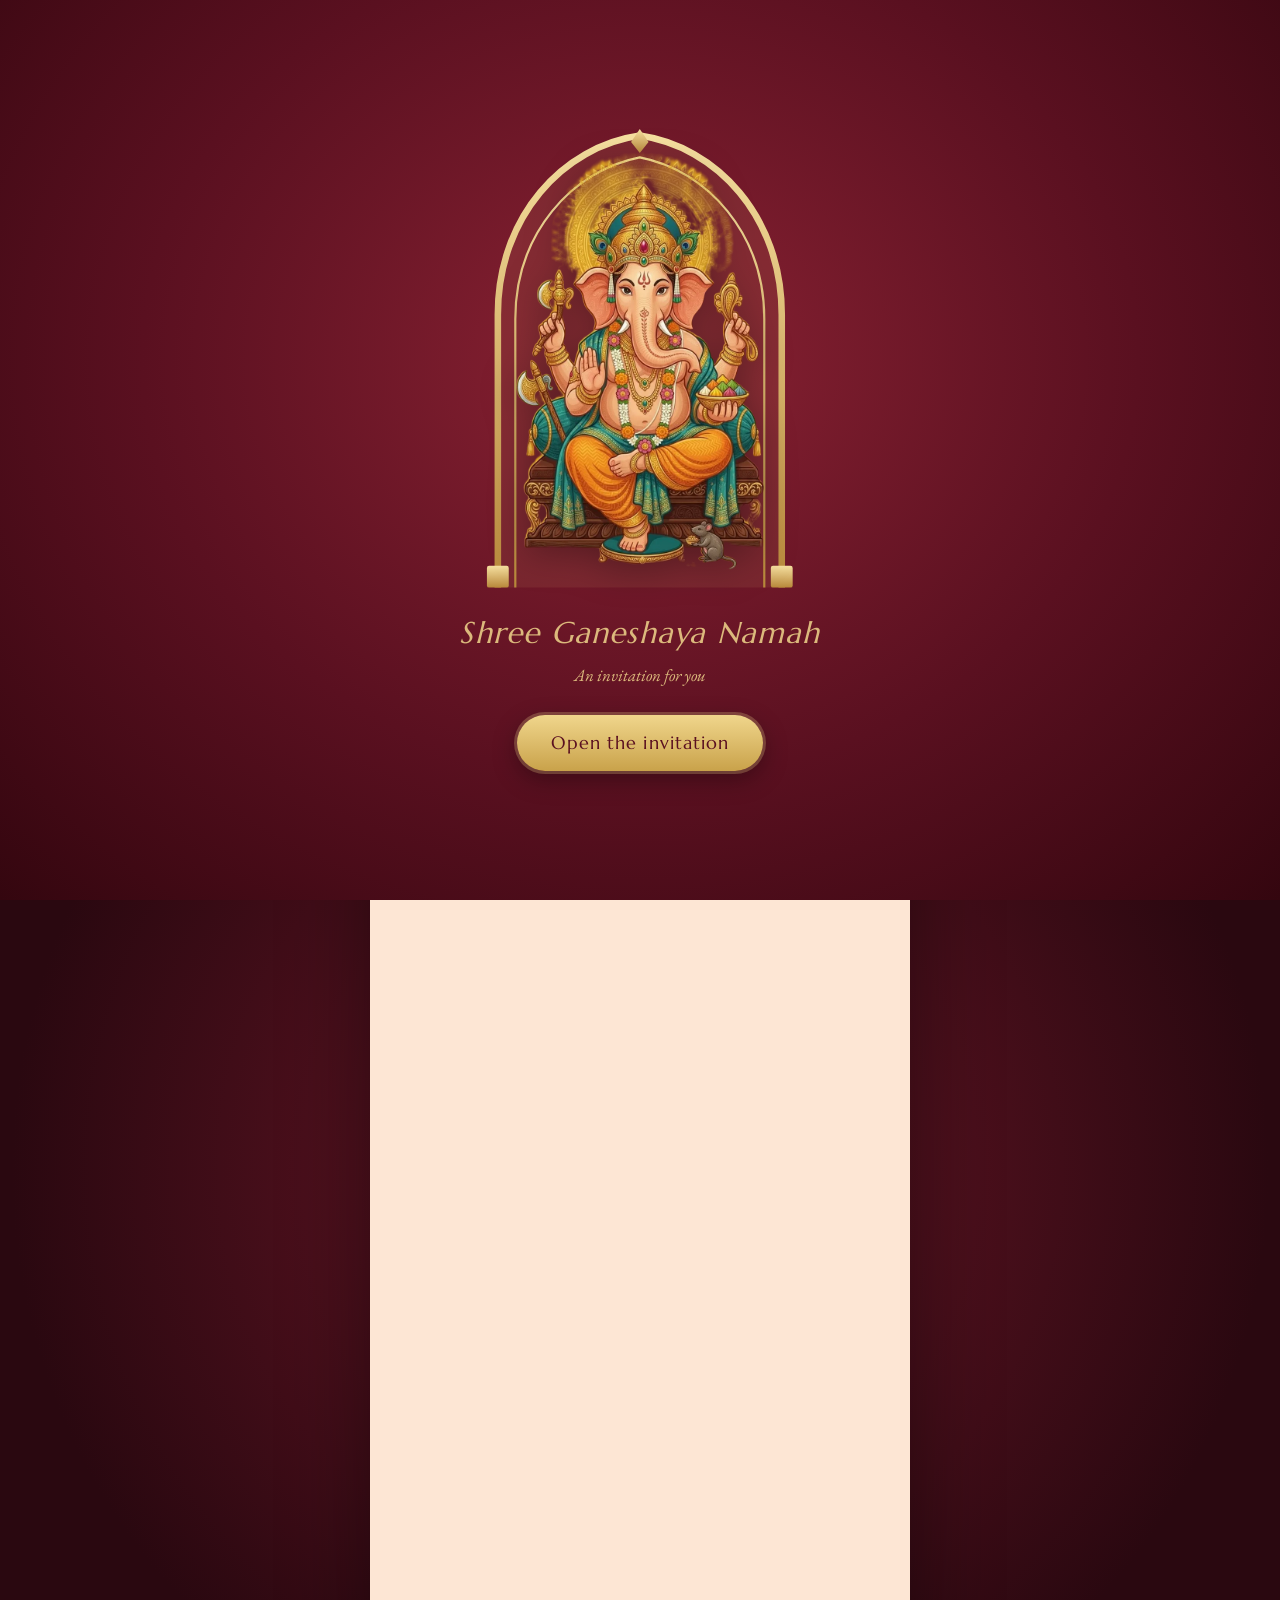
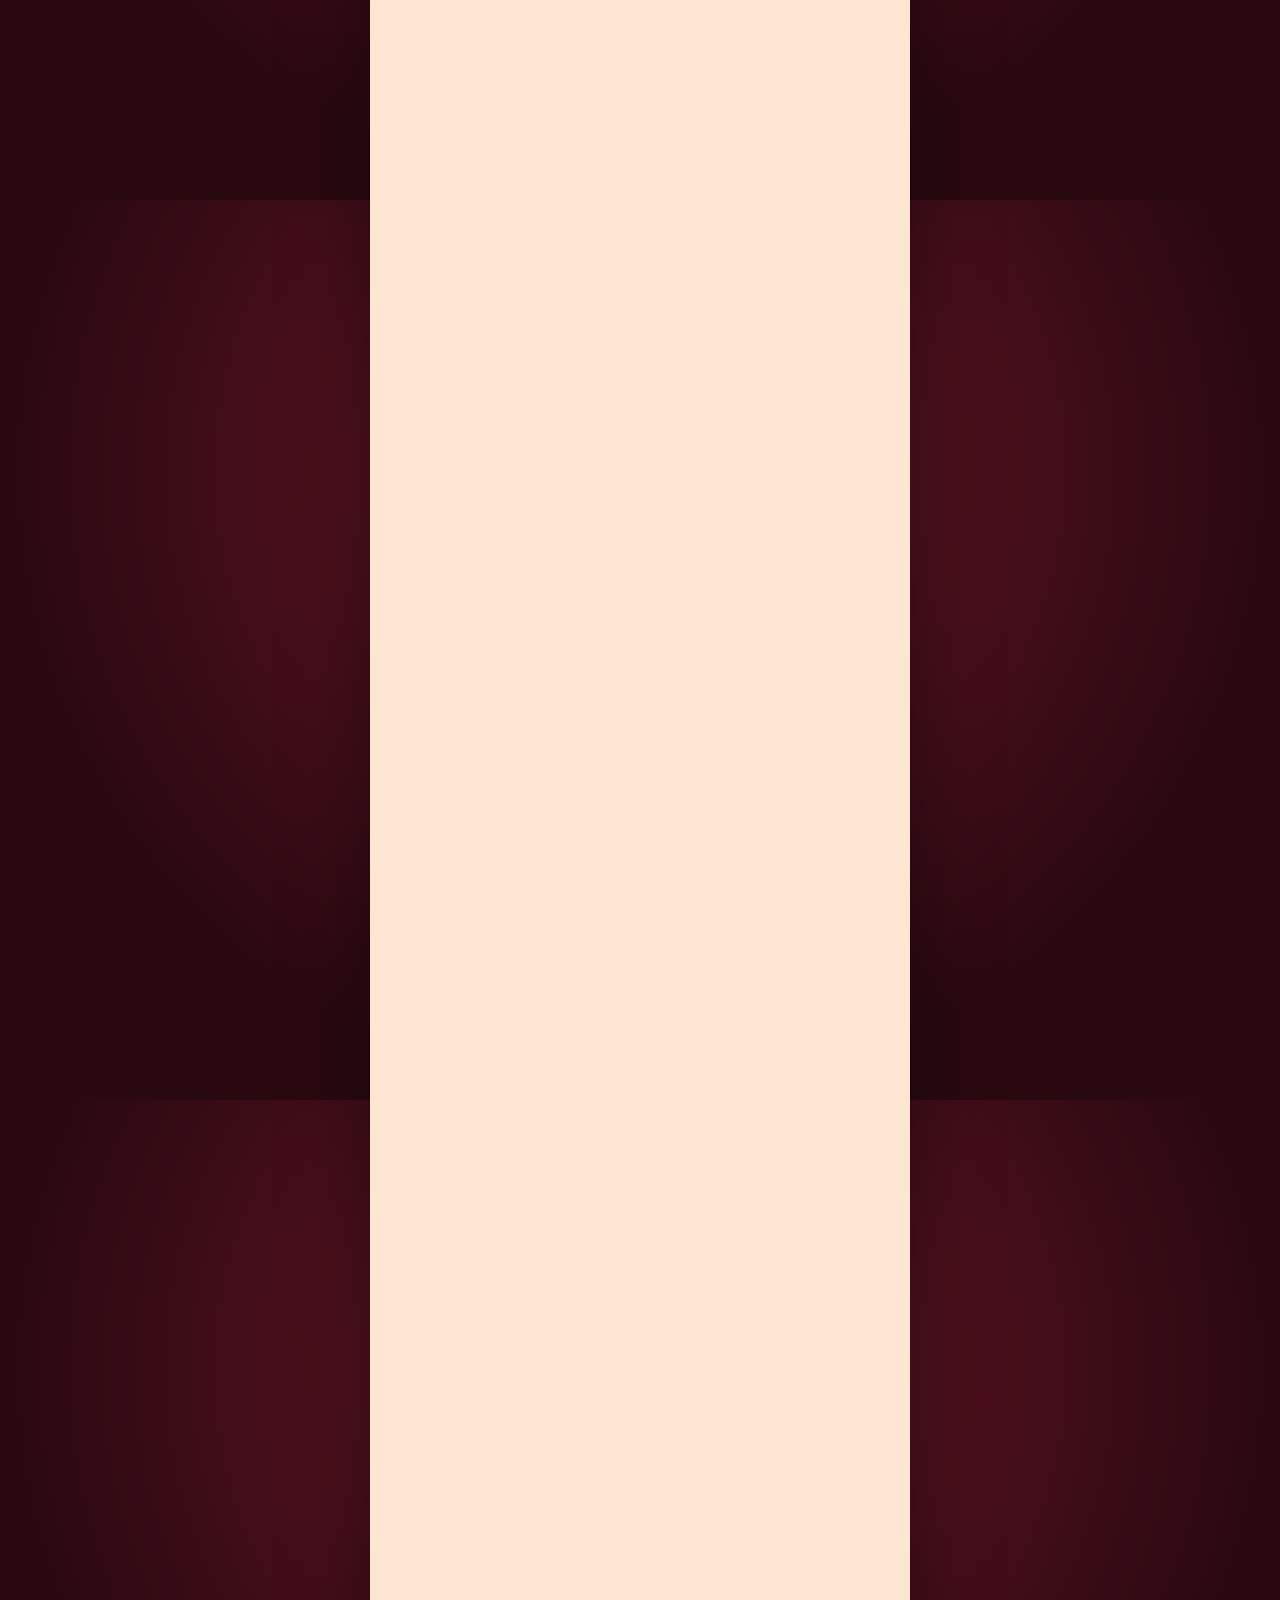
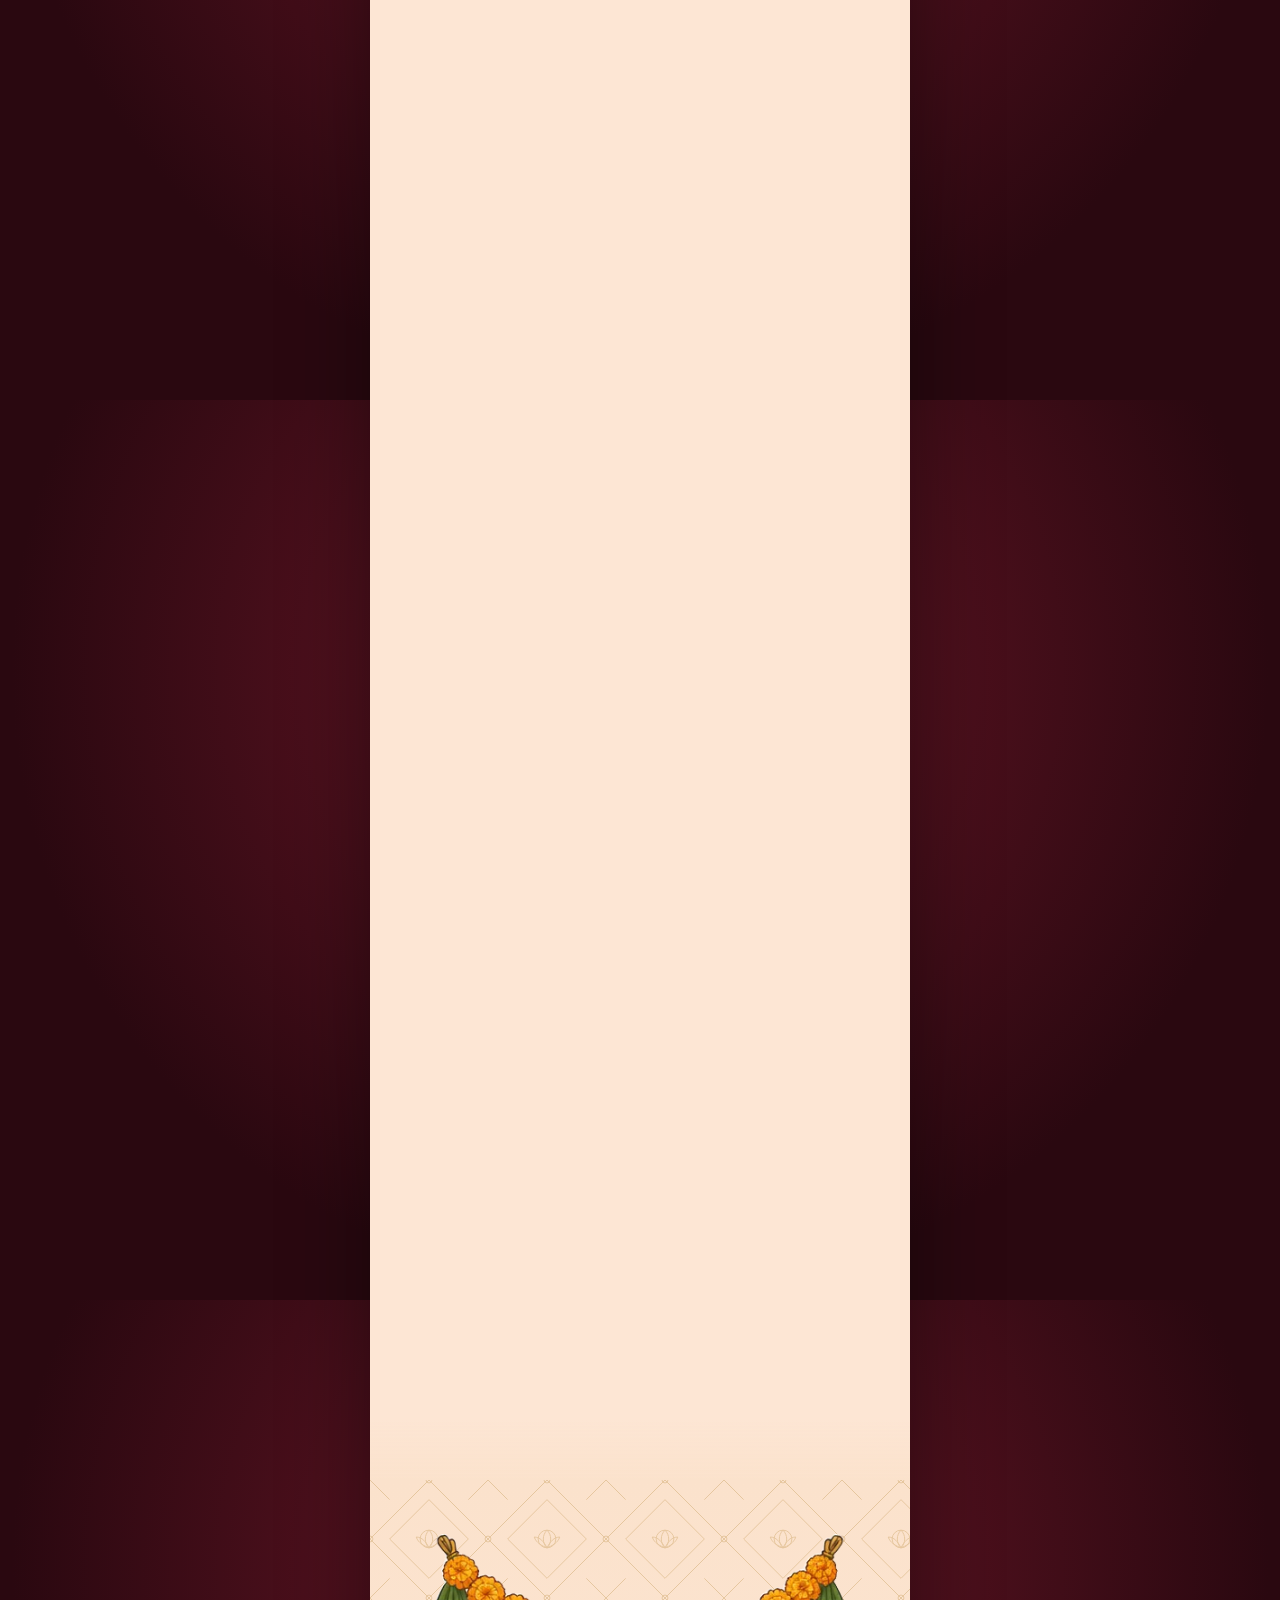
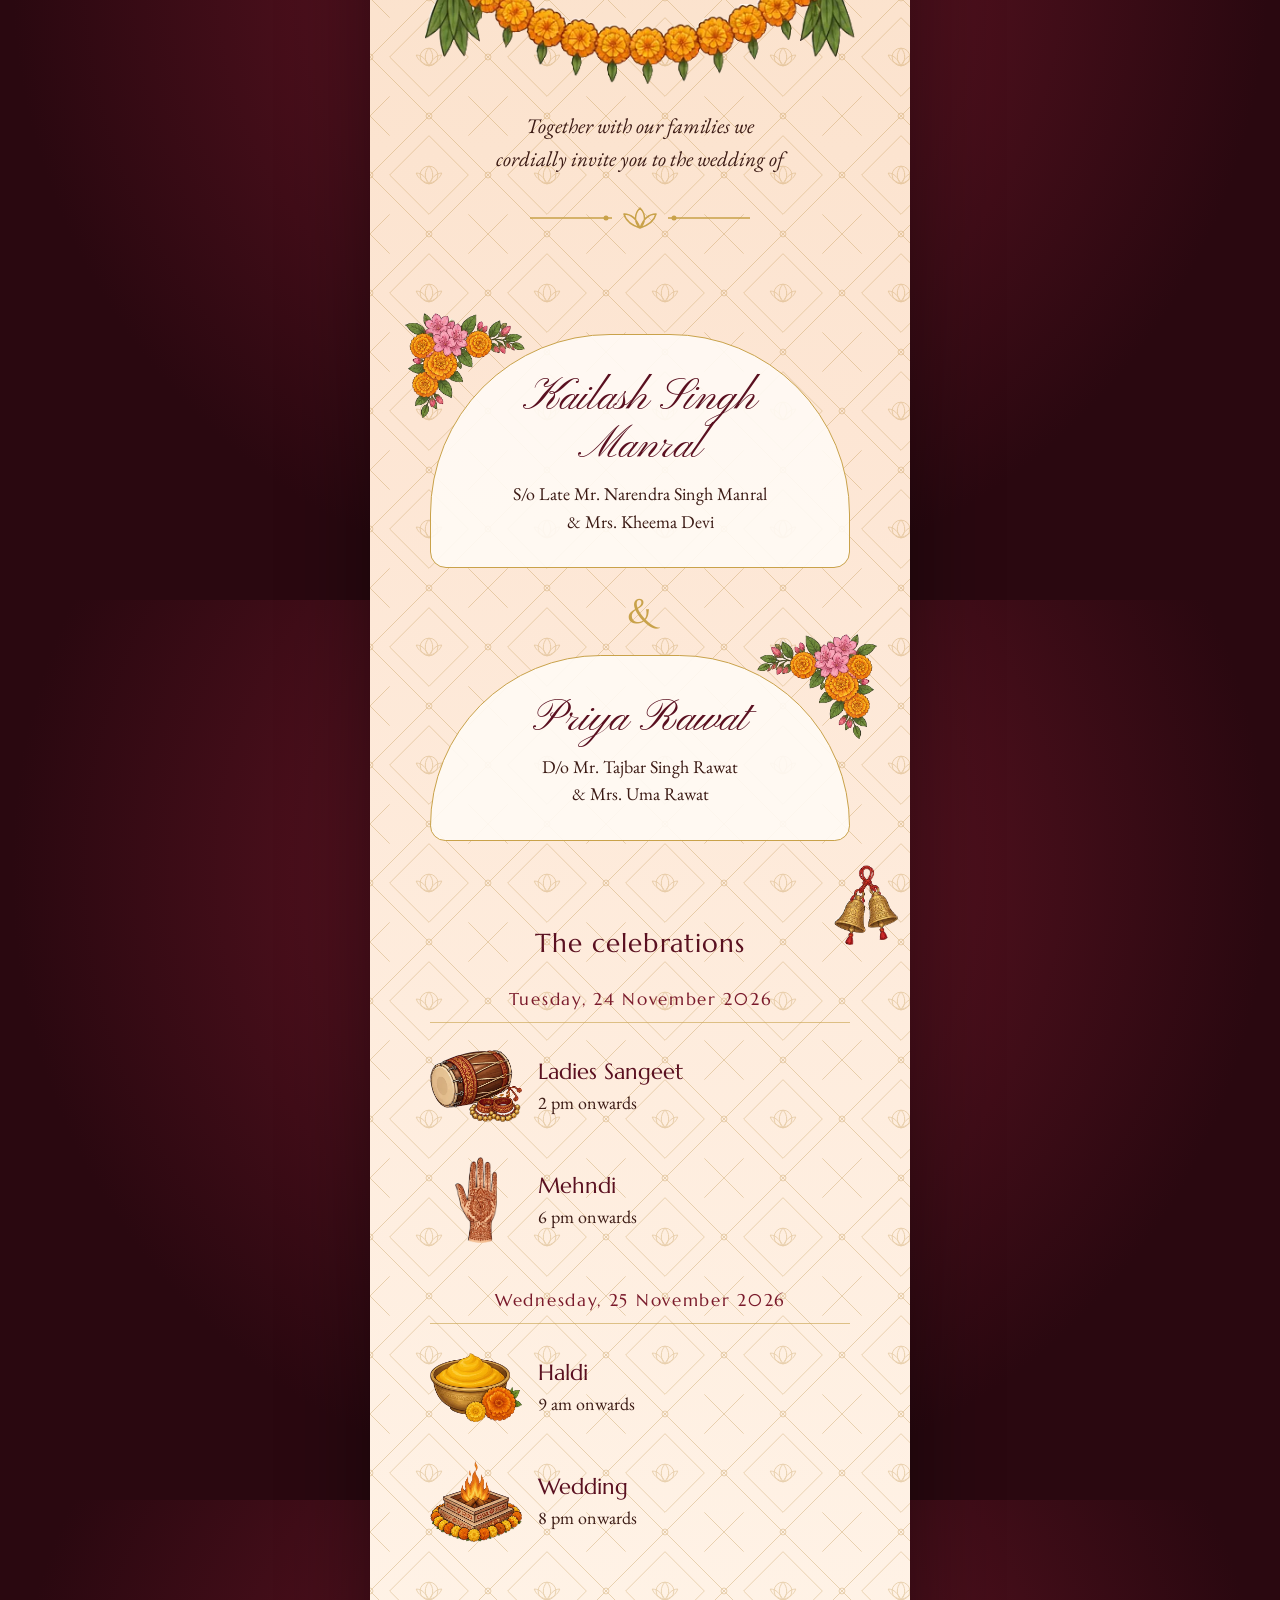
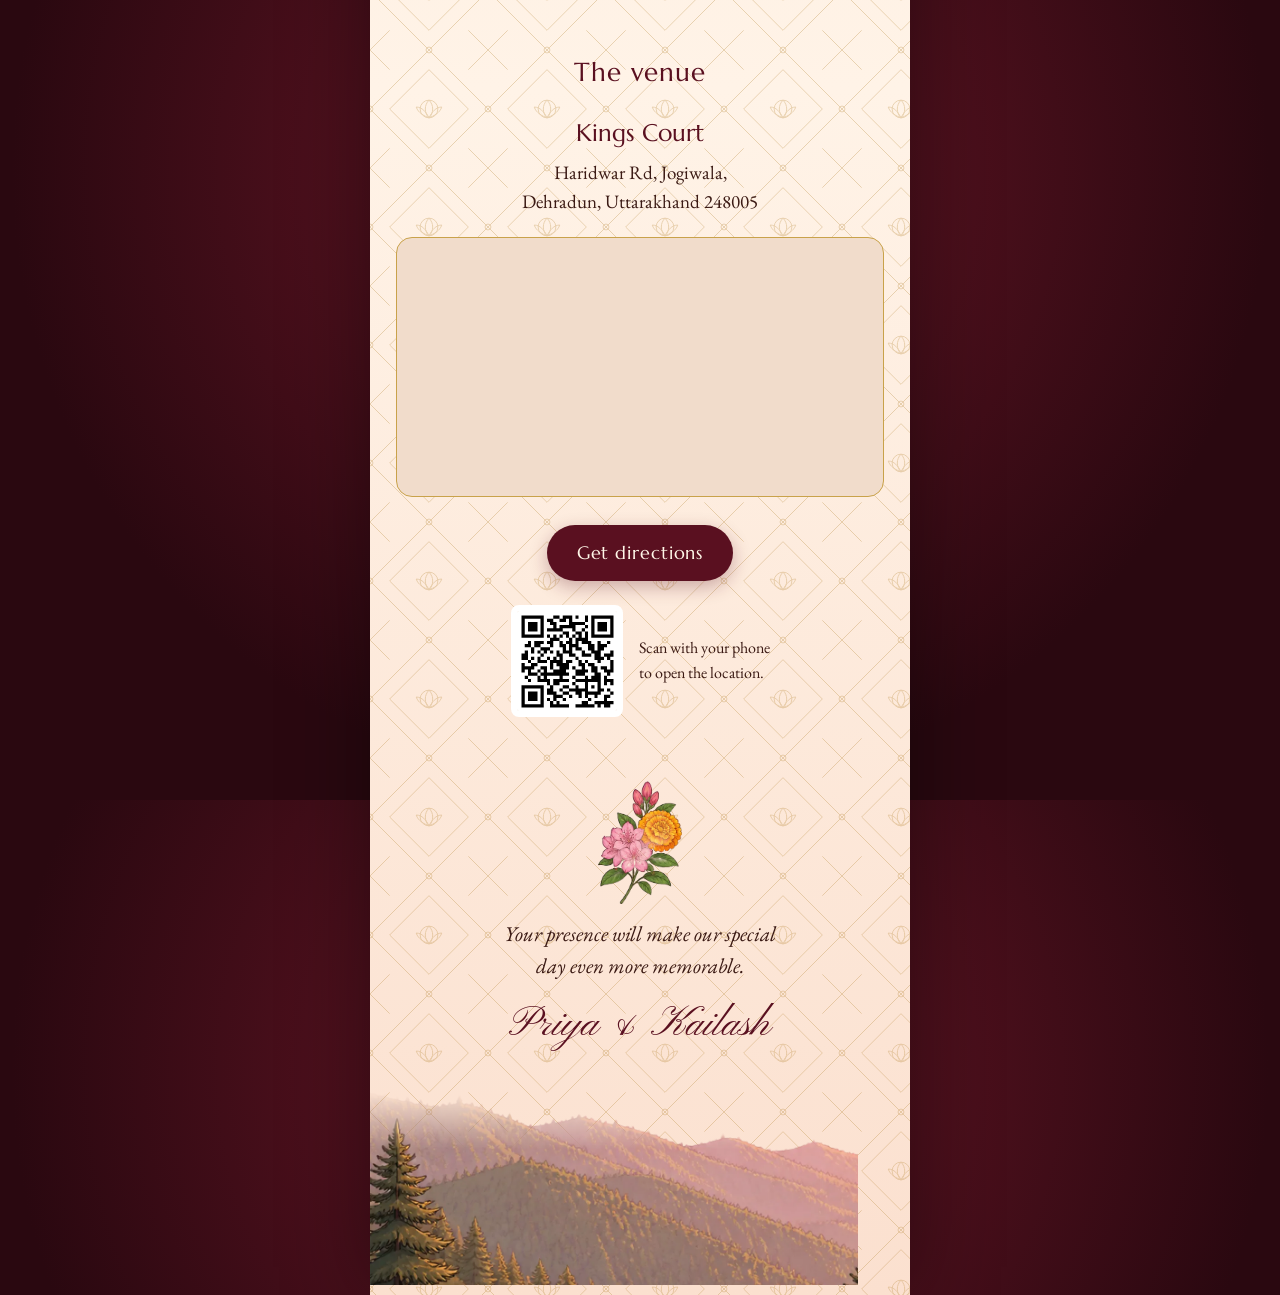
==== commit 235e876a: "Replace wedding invitation with uploaded GitHub Pages package" ====
--- a/index.html
+++ b/index.html
@@ -1,29 +1,466 @@
 <!doctype html>
-<html lang="en"><head><meta charset="utf-8"><meta name="viewport" content="width=device-width,initial-scale=1"><meta name="theme-color" content="#681f2b"><meta name="description" content="Together with their families, Kailash and Priya invite you to celebrate their wedding on 25 November 2026, Kings Court, Dehradun."><title>Kailash & Priya | A Himalayan Wedding</title><link rel="icon" href="assets/ganesh.webp"><link rel="stylesheet" href="style.css"><noscript><style>.cover{display:none!important}</style></noscript></head>
-<body>
-<div class="reading-progress" aria-hidden="true"></div>
-<div class="cover" id="cover"><div class="door door-left" aria-hidden="true"><div class="door-medallion">❦</div></div><div class="door door-right" aria-hidden="true"><div class="door-medallion">❦</div></div><div class="cover-frame"><img class="cover-ganesh" src="assets/ganesh-miniature.webp" alt="Lord Ganesha"><p class="eyebrow devanagari">श्री गणेशाय नमः</p><span class="small-flourish">❦</span><p class="cover-kicker devanagari">स्नेह निमंत्रण</p><div class="guest-welcome" aria-live="polite"><p id="guest-name" class="devanagari">आप सपरिवार सादर आमंत्रित हैं</p><span id="guest-message" class="devanagari">आपके बिना यह उत्सव अधूरा है</span></div><p class="cover-intro">From the mountains, with love</p><h1>Kailash <i>&</i> Priya</h1><p class="eyebrow">25 NOVEMBER 2026 · DEHRADUN</p><button class="seal aipan-seal" id="open" aria-label="Open Kailash and Priya's invitation"><svg class="aipan-drawing" viewBox="0 0 160 160" aria-hidden="true"><g fill="none" stroke="currentColor" stroke-width="1.3"><circle cx="80" cy="80" r="72"/><circle cx="80" cy="80" r="66"/><path d="M80 17 143 80 80 143 17 80Z M80 27 133 80 80 133 27 80Z"/><rect x="39" y="39" width="82" height="82"/><circle cx="80" cy="80" r="34"/><circle cx="80" cy="80" r="28"/><path d="M80 11v14m0 110v14M11 80h14m110 0h14M31 31l10 10m78 78 10 10M31 129l10-10m78-78 10-10"/></g><g fill="currentColor"><circle cx="80" cy="5" r="2"/><circle cx="155" cy="80" r="2"/><circle cx="80" cy="155" r="2"/><circle cx="5" cy="80" r="2"/><circle cx="27" cy="27" r="2"/><circle cx="133" cy="27" r="2"/><circle cx="27" cy="133" r="2"/><circle cx="133" cy="133" r="2"/></g></svg><span class="aipan-initials">K<span class="seal-amp">&</span>P</span></button><p class="open-hint">TOUCH TO ENTER OUR CELEBRATION</p></div><div class="cover-mountains"></div></div>
-<header><a class="monogram" href="#home" aria-label="Back to top">K <i>&</i> P</a><nav aria-label="Invitation navigation"><a href="#families">Our families</a><a href="#celebrations">Celebrations</a><a href="#venue">Venue</a></nav><button id="music" aria-label="Play background music" aria-pressed="false">♫ <span>Music off</span></button></header>
-<main>
-<section class="hero" id="home">
-<div class="hero-copy"><p class="eyebrow">A HIMALAYAN WEDDING</p><div class="hero-title"><h2><span>Kailash</span><i>&</i><span>Priya</span></h2><span class="title-flourish" aria-hidden="true">❦</span></div><p class="hero-dedication devanagari">पहाड़ों का अपनापन, रिश्तों का उत्सव</p><div class="date-line"><span>WEDNESDAY</span><strong>25</strong><span>NOVEMBER<br>2026</span></div><p class="hero-place">Kings Court · Dehradun</p><a class="hero-link" href="#blessings">OUR INVITATION <span>↓</span></a></div>
-<div class="portrait-scene"><div class="courtyard-life" aria-hidden="true"><img class="living-toran" src="assets/garland.webp" alt=""><i class="buransh-petal petal-1"></i><i class="buransh-petal petal-2"></i><i class="buransh-petal petal-3"></i><i class="buransh-petal petal-4"></i><i class="buransh-petal petal-5"></i><i class="buransh-petal petal-6"></i><i class="buransh-petal petal-7"></i></div><img class="arch-art" src="assets/pahadi-courtyard-dawn.webp" alt="A Pahadi stone courtyard with carved wooden windows, brass vessels, marigolds, and mountains at dawn"><img class="hero-couple" src="assets/couple-miniature.webp" alt="Illustrated Kailash and Priya in traditional wedding attire"><div class="portrait-caption"><span>FROM OUR MOUNTAINS, WITH LOVE</span><p>Kumaon & Garhwal</p></div></div><div class="hero-side-note" aria-hidden="true">KUMAON · GARHWAL · TOGETHER</div>
-</section>
-<div class="aipan" aria-hidden="true"></div>
-<section class="blessings section" id="blessings"><div class="blessings-layout"><div class="devotional-frame reveal"><img class="deity" src="assets/shiv-parvati-nandi-painting.webp" alt="A devotional painting of Lord Shiva and Goddess Parvati seated together, with Nandi resting beside them in the Himalayas" loading="lazy"><div class="devotional-caption"><span>A BLESSING FOR OUR BEGINNING</span><i>❦</i></div></div><div class="blessing-copy reveal"><p class="blessing-hindi devanagari">शिव-पार्वती के शुभ आशीर्वाद से</p><p class="eyebrow">WITH THE DIVINE BLESSINGS OF</p><h2>Shiv & Parvati</h2><span class="blessing-rule" aria-hidden="true"></span><p class="large-copy">Two hearts. Two families.<br>One beautiful beginning.</p><p class="body-copy">From the hills we call home, we bring our traditions, our stories, and our hearts together.</p><p class="body-copy">We would be honoured<br>to have you by our side.</p><div class="diya" aria-hidden="true"><span class="diya-flame"></span><span class="diya-bowl"></span></div></div></div></section>
-<section class="roots section" aria-labelledby="roots-title"><p class="eyebrow reveal">TWO PLACES TO CALL HOME</p><h2 class="reveal devanagari" id="roots-title">कुमाऊँ से गढ़वाल तक</h2><p class="roots-sub reveal">Two mountain paths. One shared tomorrow.</p><div class="roots-landscape reveal">
-<img class="roots-painting" src="assets/two-mountain-homes.webp" alt="Two traditional Pahadi homes among painted Himalayan terraces, with winding paths meeting at a glowing diya" loading="lazy">
-<div class="roots-label roots-kumaon"><span>KUMAON</span><p>Kailash</p></div><div class="roots-label roots-garhwal"><span>GARHWAL</span><p>Priya</p></div><div class="roots-together"><span>TOGETHER</span></div></div><p class="roots-note reveal">Our families bring the blessings.<br>We bring our hearts. You bring the joy.</p></section>
-<section class="families section" id="families"><p class="eyebrow reveal">JOYFULLY INVITE YOU TO THE WEDDING OF</p><div class="family-pair"><div class="family-thread" aria-hidden="true"></div><article class="family groom reveal"><img class="family-frame" src="assets/family-carved-frame.webp" alt=""><div class="family-content"><p class="eyebrow">THE GROOM</p><h2>Kailash</h2><p class="surname">SINGH MANRAL</p><span class="fine-rule"></span><p>Son of<br><strong>Late Mr. Narendra Singh Manral</strong><br>&<br><strong>Mrs. Kheema Devi</strong></p></div></article><span class="family-amp" aria-hidden="true"><small>ONE</small>&<small>FOREVER</small></span><article class="family bride reveal"><img class="family-frame" src="assets/family-carved-frame.webp" alt=""><div class="family-content"><p class="eyebrow">THE BRIDE</p><h2>Priya</h2><p class="surname">RAWAT</p><span class="fine-rule"></span><p>Daughter of<br><strong>Mr. Tajbar Singh Rawat</strong><br>&<br><strong>Mrs. Uma Rawat</strong></p></div></article></div><p class="family-note reveal">A celebration of love, rooted in the spirit of Uttarakhand.</p></section>
-<section class="countdown section"><div class="countdown-flower left" aria-hidden="true">❦</div><div class="countdown-flower right" aria-hidden="true">❦</div><p class="eyebrow">EVERY MOMENT BRINGS US CLOSER</p><h2>Until our forever begins</h2><div class="clock" id="clock" role="timer" aria-label="Time until the wedding"><div><strong id="days">—</strong><span>DAYS</span></div><b>:</b><div><strong id="hours">—</strong><span>HOURS</span></div><b>:</b><div><strong id="minutes">—</strong><span>MINUTES</span></div><b>:</b><div><strong id="seconds">—</strong><span>SECONDS</span></div></div><button class="button light" id="calendar">Save the wedding date <span>↗</span></button><p class="calendar-note" id="calendar-note" role="status"></p></section>
-<section class="events section" id="celebrations"><p class="eyebrow reveal">COME FOR THE BLESSINGS. STAY FOR THE MEMORIES.</p><h2 class="section-title reveal">Let the festivities begin</h2><p class="section-sub">Two days of music, colour, laughter, and love.</p><div class="programme">
-<div class="day day-one"><div class="day-heading reveal"><span>THE FIRST DAY</span><h3>24 <i>November</i></h3><p>TUESDAY · 2026</p></div>
-<article class="event sangeet reveal"><div class="event-picture"><svg class="ceremony-art" viewBox="0 0 543 724" role="img" aria-label="A dholak and brass manjira for Ladies Sangeet" preserveAspectRatio="xMidYMid meet"><image href="assets/ceremony-miniatures.webp" x="0" y="0" width="2172" height="724"/></svg></div><div class="event-details"><p class="event-time">02:00 PM ONWARDS</p><h3>Ladies Sangeet</h3><p>An afternoon of songs, smiles,<br>and celebration.</p></div></article>
-<article class="event mehndi reveal"><div class="event-picture"><svg class="ceremony-art" viewBox="0 0 543 724" role="img" aria-label="Henna cones and a ceremonial bowl for Mehndi" preserveAspectRatio="xMidYMid meet"><image href="assets/ceremony-miniatures.webp" x="-543" y="0" width="2172" height="724"/></svg></div><div class="event-details"><p class="event-time">06:00 PM ONWARDS</p><h3>Mehndi</h3><p>Intricate henna and the<br>sweetest beginnings.</p></div></article></div>
-<div class="day day-two"><div class="day-heading reveal"><span>THE WEDDING DAY</span><h3>25 <i>November</i></h3><p>WEDNESDAY · 2026</p></div>
-<article class="event haldi reveal"><div class="event-picture"><svg class="ceremony-art" viewBox="0 0 543 724" role="img" aria-label="Turmeric paste, marigolds and a brass bowl for Haldi" preserveAspectRatio="xMidYMid meet"><image href="assets/ceremony-miniatures.webp" x="-1086" y="0" width="2172" height="724"/></svg></div><div class="event-details"><p class="event-time">09:00 AM ONWARDS</p><h3>Haldi</h3><p>A little sunshine, a little turmeric,<br>a lot of joy.</p></div></article>
-<article class="event wedding reveal"><div class="event-picture"><svg class="ceremony-art" viewBox="0 0 543 724" role="img" aria-label="A havan kund and flower garlands for the wedding" preserveAspectRatio="xMidYMid meet"><image href="assets/ceremony-miniatures.webp" x="-1629" y="0" width="2172" height="724"/></svg></div><div class="event-details"><p class="event-time">08:00 PM ONWARDS</p><h3>The Wedding</h3><p>Sacred vows, cherished blessings,<br>and forever.</p></div></article></div></div><p class="timezone-note">All times are in Indian Standard Time.</p></section>
-<section class="wedding-night" aria-labelledby="night-title"><img src="assets/himalayan-mandap.webp" alt="An artistic vision of a glowing wedding mandap in the Himalayan foothills at twilight" loading="lazy"><div class="night-shade"></div><div class="night-copy reveal"><p class="eyebrow">UNDER THE SAME SKY. FOR ALL OUR TOMORROWS.</p><h2 id="night-title">The night we begin<br><i>forever.</i></h2><p>25 November 2026 · 8 pm onwards</p></div><div class="night-foot"><span>SEVEN VOWS</span><span class="night-star">✧</span><span>ONE LIFETIME</span></div></section>
-<section class="venue section" id="venue"><div class="venue-layout"><div class="venue-copy reveal"><p class="eyebrow">THE SETTING FOR OUR NEW BEGINNING</p><h2>Kings Court</h2><p class="venue-city">Dehradun</p><div class="ornament">❦</div><address>Haridwar Road, Jogiwala<br>Dehradun, Uttarakhand 248005</address><a class="button" href="https://maps.app.goo.gl/6rjfn5zbpExkSknp6?g_st=iw" target="_blank" rel="noopener">Get directions <span>↗</span></a><button class="text-button" id="copy-address">Copy venue address</button><p id="copy-status" role="status"></p></div><div class="venue-art reveal"><div class="arch-window"><div class="venue-emblem"><span>K</span><i>&</i><span>P</span></div></div><div class="venue-label"><span>DEHRADUN · UTTARAKHAND</span><p>A celebration in the foothills</p></div></div></div></section>
-<section class="keepsake section" id="keepsake"><p class="eyebrow">A LITTLE PIECE OF OUR CELEBRATION</p><h2>Keep the date.<br>Keep the memory.</h2><p>A keepsake for your phone, until we meet in Dehradun.</p><a class="keepsake-preview" href="assets/Kailash-Priya-Save-the-Date.png" download="Kailash-Priya-Save-the-Date.png" aria-label="Download the wedding keepsake card"><img src="assets/Kailash-Priya-Save-the-Date.png" alt="Save the date: Kailash and Priya, 25 November 2026, wedding from 8 pm, Kings Court, Jogiwala, Dehradun" loading="lazy"></a><a class="button" href="assets/Kailash-Priya-Save-the-Date.png" download="Kailash-Priya-Save-the-Date.png">Save the keepsake <span>↓</span></a></section><section class="closing section"><div class="closing-landscape" aria-hidden="true"></div><div class="closing-shade" aria-hidden="true"></div><div class="lamp-glow glow-one" aria-hidden="true"></div><div class="lamp-glow glow-two" aria-hidden="true"></div><img src="assets/ganesh-miniature.webp" alt="Lord Ganesha" loading="lazy"><p class="eyebrow">THE MOST BEAUTIFUL PART WILL BE HAVING YOU THERE</p><p class="closing-hindi devanagari">आपका स्नेह ही हमारा सबसे बड़ा उपहार है</p><h2>Your presence.<br>Our greatest blessing.</h2><p>Please join us as we begin this new chapter,<br>surrounded by the people we love.</p><div class="diya" aria-hidden="true"><span class="diya-flame"></span><span class="diya-bowl"></span></div><div class="closing-signature">Kailash <i>&</i> Priya</div><p class="eyebrow">25 · 11 · 2026</p><div class="closing-actions"><button class="text-button" id="replay">Open the invitation again</button><a class="back-top" href="#home">BACK TO THE BEGINNING ↑</a></div></section>
-</main><a class="floating-venue" href="#venue" aria-label="Jump to wedding venue">25 NOV <span>·</span> DEHRADUN <b>↗</b></a><footer>With love, the Manral & Rawat families <span>❦</span></footer><audio id="audio" src="assets/music.mp3" loop preload="none"></audio><script src="script.js"></script></body></html>
+<html lang="en">
+<head>
+<meta charset="utf-8">
+<meta name="viewport" content="width=device-width, initial-scale=1, viewport-fit=cover">
+<title>Priya weds Kailash | 25 November 2026</title>
+<meta name="description" content="Together with our families we cordially invite you to the wedding of Priya Rawat and Kailash Singh Manral, 25 November 2026, Kings Court, Dehradun.">
+<meta name="theme-color" content="#5a1020">
+<meta property="og:type" content="website">
+<meta property="og:title" content="Priya weds Kailash">
+<meta property="og:description" content="You're invited: 24 & 25 November 2026, Kings Court, Dehradun">
+<!-- After going live, replace SITE-URL with your Netlify link, e.g. https://priya-kailash.netlify.app -->
+<meta property="og:image" content="SITE-URL/share.jpg">
+<meta property="og:image:width" content="1200">
+<meta property="og:image:height" content="630">
+<link rel="icon" href="favicon.png">
+<link rel="apple-touch-icon" href="apple-touch-icon.png">
+<link rel="preload" href="fonts/Marcellus-Regular.woff2" as="font" type="font/woff2" crossorigin>
+<link rel="preload" href="assets/ganesh.webp" as="image">
+<style>
+@font-face{font-family:Marcellus;src:url(fonts/Marcellus-Regular.woff2) format("woff2");font-display:swap}
+@font-face{font-family:Garamond;src:url(fonts/EBGaramond.woff2) format("woff2");font-weight:400 800;font-display:swap}
+@font-face{font-family:Garamond;src:url(fonts/EBGaramond-Italic.woff2) format("woff2");font-weight:400 800;font-style:italic;font-display:swap}
+@font-face{font-family:Pinyon;src:url(fonts/PinyonScript-Regular.woff2) format("woff2");font-display:swap}
+
+:root{
+  --sindoor:#5a1020; --sindoor-2:#7a1a2b;
+  --gold:#c9a24a; --gold-lt:#f0d68c;
+  --marigold:#e8912d;
+  --rose:#f4cdbd; --peach:#fde6d4;
+  --pine:#2f3b26; --ink:#3b1a14;
+  --col:540px;
+}
+*{box-sizing:border-box;margin:0;padding:0}
+html{-webkit-text-size-adjust:100%}
+body{font-family:Garamond,Georgia,serif;color:var(--ink);background:#2a0810;line-height:1.55;font-size:19px;overflow-x:hidden}
+body.locked{overflow:hidden;height:100svh}
+img{display:block;max-width:100%;height:auto}
+.mantra,h2,h3{font-family:Marcellus,Georgia,serif;font-weight:400;letter-spacing:.04em}
+.script{font-family:Pinyon,cursive;font-weight:400;line-height:1.05}
+
+/* the invitation is one phone-width column; wide screens get a quiet sindoor surround */
+.site{position:relative;max-width:var(--col);margin:0 auto;background:var(--peach);box-shadow:0 0 80px rgba(0,0,0,.45)}
+@media (min-width:700px){
+  body{background:radial-gradient(circle at 50% 30%,#6d1728,#2a0810 70%)}
+}
+
+/* ---------- 1. Opening ---------- */
+.opening{position:fixed;inset:0;z-index:50;display:grid;place-items:center;
+  background:radial-gradient(ellipse at 50% 40%,#8a2233 0%,var(--sindoor) 55%,#34060f 100%);
+  transition:transform 1.1s cubic-bezier(.7,0,.2,1),opacity 1.1s;}
+.opening.gone{transform:translateY(-100%);opacity:.6;pointer-events:none}
+.opening-inner{width:min(88vw,420px);text-align:center;color:var(--gold-lt)}
+.arch{position:relative;width:78%;margin:0 auto;aspect-ratio:3/4.2}
+.arch svg{position:absolute;inset:0;width:100%;height:100%}
+.arch img{position:absolute;left:12%;right:12%;bottom:4%;width:76%;filter:drop-shadow(0 6px 18px rgba(0,0,0,.35))}
+.opening .mantra{font-size:clamp(22px,6.4vw,30px);margin:22px 0 6px;color:var(--gold-lt)}
+.opening p{font-style:italic;opacity:.85;font-size:17px}
+.open-btn{margin-top:26px;font:inherit;font-family:Marcellus,serif;font-size:18px;letter-spacing:.06em;color:var(--sindoor);
+  background:linear-gradient(180deg,var(--gold-lt),var(--gold));border:0;border-radius:40px;padding:14px 34px;cursor:pointer;
+  box-shadow:0 0 0 3px rgba(240,214,140,.25),0 8px 24px rgba(0,0,0,.35);animation:breathe 2.6s ease-in-out infinite}
+.open-btn:focus-visible,.btn:focus-visible,.mute:focus-visible{outline:3px solid #fff;outline-offset:3px}
+@keyframes breathe{50%{box-shadow:0 0 0 10px rgba(240,214,140,.08),0 8px 24px rgba(0,0,0,.35)}}
+
+/* ---------- scroll scenes ---------- */
+.scene{position:relative}
+.stage{position:sticky;top:0;height:100svh;overflow:hidden}
+.layer{position:absolute;left:0;width:100%;will-change:transform,opacity}
+
+/* ---------- 2+3. Journey: blessing into the valley ---------- */
+.journey{height:520svh}
+.journey .stage{background:#fdeccf}
+.sky{top:-20%;height:140%;width:100%;object-fit:cover;object-position:50% 0}
+.glow{top:14%;left:50%;width:150%;aspect-ratio:1;margin-left:-75%;border-radius:50%;
+  background:radial-gradient(circle,rgba(255,236,182,.95) 0%,rgba(255,214,140,.42) 32%,rgba(255,205,140,0) 64%)}
+.deity{bottom:26%;left:11%;width:78%}
+.deity img{filter:drop-shadow(0 0 30px rgba(255,225,155,.85))}
+.mantra.layer{bottom:15%;left:0;right:0;padding:0 22px;text-align:center;
+  font-size:clamp(20px,5.2vw,26px);line-height:1.4;color:var(--sindoor);text-shadow:0 1px 12px rgba(255,244,228,.95)}
+.mantra.layer em{display:block;font-family:Pinyon,cursive;font-style:normal;font-size:1.6em;line-height:1;margin-top:4px;color:#8a2540}
+
+.hills{bottom:24%}
+.village{bottom:6%}
+.couple{bottom:1%;left:17%;width:66%;z-index:2}
+.couple img{filter:drop-shadow(0 10px 20px rgba(60,20,10,.35))}
+.river{bottom:-1%}
+.names{top:0;z-index:3;padding:max(5svh,28px) 20px 0;text-align:center;color:var(--sindoor)}
+.names .script{font-size:clamp(46px,14vw,68px);text-shadow:0 2px 10px rgba(255,240,225,.9)}
+.names .weds{font-family:Marcellus,serif;font-size:15px;letter-spacing:.3em;margin:2px 0;color:var(--sindoor-2)}
+.names .date{font-family:Marcellus,serif;font-size:17px;letter-spacing:.08em;margin-top:10px}
+.countdown{display:flex;justify-content:center;gap:10px;margin-top:10px}
+.countdown div{min-width:56px;padding:6px 4px;border-radius:10px;background:rgba(255,246,236,.72);backdrop-filter:blur(4px);border:1px solid rgba(201,162,74,.6)}
+.countdown b{display:block;font-family:Marcellus,serif;font-weight:400;font-size:24px;line-height:1.1;color:var(--sindoor)}
+.countdown span{font-size:13px;color:var(--ink)}
+.countdown.done{font-style:italic;font-size:18px}
+
+/* ---------- 4–8. Invitation content ---------- */
+.content{position:relative;z-index:2;background-image:url("[data-uri]"),linear-gradient(180deg,#fbe2cc 0%,var(--peach) 18%,#fff3e7 60%,#fbe0cf 100%);background-size:118px 118px,auto;padding:0 26px 40px;text-align:center}
+
+.content::before{content:"";position:absolute;left:0;right:0;top:-60px;height:60px;background:linear-gradient(180deg,rgba(251,226,204,0),#fbe2cc)}
+section.block{padding:54px 0 10px;position:relative}
+.garland{width:88%;margin:0 auto 26px}
+.invite-line{font-size:21px;font-style:italic;max-width:30ch;margin:0 auto}
+.divider{width:220px;height:26px;margin:30px auto;color:var(--gold)}
+
+h2{font-size:26px;color:var(--sindoor);margin-bottom:22px}
+.family{position:relative;padding:40px 26px 32px;margin:0 auto 18px;max-width:420px;border:1.5px solid var(--gold);border-radius:180px 180px 16px 16px;background:rgba(255,251,246,.9)}
+.family .script{font-size:clamp(32px,9vw,44px);line-height:1.1;color:var(--sindoor);max-width:12ch;margin:0 auto}
+.family .rel{margin-top:8px;font-size:18px}
+.family .corner{position:absolute;width:120px;top:-22px;left:-26px;pointer-events:none}
+.family:not(.groom) .corner{left:auto;right:92px;transform:scaleX(-1)}
+.amp{font-family:Marcellus,serif;font-size:34px;color:var(--gold);margin:6px 0 16px}
+
+.bells{position:absolute;right:-14px;top:-4px;width:64px;transform-origin:50% 0}
+@keyframes swing{50%{transform:rotate(-5deg)}}
+.day{margin:0 auto 30px;max-width:420px}
+.day h3{font-size:17px;color:var(--sindoor-2);letter-spacing:.1em;padding-bottom:10px;margin-bottom:6px;border-bottom:1px solid rgba(201,162,74,.6)}
+.event{display:grid;grid-template-columns:92px 1fr;align-items:center;gap:16px;text-align:left;padding:14px 0}
+.event img{width:92px;height:86px;object-fit:contain}
+.event h4{font-family:Marcellus,serif;font-weight:400;font-size:22px;color:var(--sindoor)}
+.event p{font-size:18px}
+
+.venue-name{font-family:Marcellus,serif;font-size:24px;color:var(--sindoor)}
+.address{max-width:28ch;margin:6px auto 20px}
+.map{width:100%;height:260px;border:0;border-radius:16px;border:1.5px solid var(--gold);background:#f1dccb}
+.btn{display:inline-block;margin-top:20px;font-family:Marcellus,serif;font-size:18px;letter-spacing:.05em;text-decoration:none;color:#fff7e8;background:var(--sindoor);padding:14px 30px;border-radius:40px;box-shadow:0 6px 18px rgba(90,16,32,.3)}
+.qr{display:none}
+@media (min-width:900px) and (hover:hover){
+  .qr{display:flex;align-items:center;gap:16px;justify-content:center;margin-top:24px;text-align:left;font-size:16px}
+  .qr img{width:112px;border:6px solid #fff;border-radius:8px}
+}
+
+.closing .sprig{width:84px;margin:0 auto 14px}
+.closing p{font-size:21px;font-style:italic;max-width:28ch;margin:0 auto}
+.closing .script{font-size:42px;color:var(--sindoor);margin-top:20px}
+.foot-peaks{display:block;width:calc(100% + 52px);margin:44px -26px -40px;height:auto;-webkit-mask-image:linear-gradient(180deg,transparent 0,#000 30%);mask-image:linear-gradient(180deg,transparent 0,#000 30%)}
+
+.progress{position:fixed;top:0;left:0;right:0;height:3px;z-index:45;background:rgba(90,16,32,.10);opacity:0;transition:opacity .5s}
+.progress.show{opacity:1}
+.progress i{display:block;height:100%;width:0;background:linear-gradient(90deg,var(--gold),var(--marigold),var(--sindoor))}
+
+.hint{position:fixed;z-index:44;left:0;right:0;bottom:max(22px,env(safe-area-inset-bottom));
+  display:flex;flex-direction:column;align-items:center;gap:6px;pointer-events:none;
+  opacity:0;transition:opacity .7s}
+.hint.show{opacity:1}
+.hint span{font-family:Marcellus,serif;font-size:14px;letter-spacing:.18em;text-transform:uppercase;
+  color:var(--sindoor);background:rgba(255,248,240,.85);border:1px solid rgba(201,162,74,.7);
+  border-radius:30px;padding:7px 18px;box-shadow:0 4px 14px rgba(90,16,32,.16)}
+.hint svg{width:26px;height:26px;color:var(--sindoor);animation:nudge 1.8s ease-in-out infinite;
+  filter:drop-shadow(0 2px 6px rgba(255,248,240,.9))}
+@keyframes nudge{0%,100%{transform:translateY(-3px);opacity:.55}50%{transform:translateY(5px);opacity:1}}
+
+
+/* ---------- decoration animation ---------- */
+.reveal{opacity:0;transform:translateY(16px);transition:opacity .9s ease,transform .9s cubic-bezier(.2,.7,.3,1)}
+.reveal.in{opacity:1;transform:none}
+
+.garland{transform-origin:50% 0}
+.garland.in{animation:sway 6s ease-in-out 1s infinite}
+@keyframes sway{0%,100%{transform:rotate(-1.1deg)}50%{transform:rotate(1.1deg)}}
+
+.corner{opacity:0;transform:scale(.82) rotate(-8deg);transform-origin:0 0;
+  transition:opacity .9s ease,transform 1s cubic-bezier(.2,.8,.3,1)}
+.corner.in{opacity:1;transform:none}
+.family:not(.groom) .corner{transform-origin:100% 0;transform:scaleX(-1) scale(.82) rotate(8deg)}
+.family:not(.groom) .corner.in{transform:scaleX(-1)}
+
+.divider{opacity:0;transform:scaleX(.4);transition:opacity 1s ease,transform 1.1s cubic-bezier(.2,.8,.3,1)}
+.divider.in{opacity:1;transform:none}
+
+.bells{opacity:0;transform:translateY(-14px);transition:opacity .7s,transform .9s cubic-bezier(.3,1.4,.5,1)}
+.bells.in{opacity:1;transform:none;animation:swing 4s ease-in-out 1s infinite}
+
+.event img{transform-origin:50% 80%}
+.event.in img{animation:bob 5s ease-in-out infinite}
+.event:nth-of-type(odd).in img{animation-delay:.6s}
+@keyframes bob{0%,100%{transform:translateY(0) rotate(0)}50%{transform:translateY(-5px) rotate(-1.5deg)}}
+
+.closing .sprig{transform-origin:50% 100%}
+.closing .sprig.in{animation:breeze 7s ease-in-out 1s infinite}
+@keyframes breeze{0%,100%{transform:rotate(-2.5deg)}50%{transform:rotate(2.5deg)}}
+
+@media (prefers-reduced-motion:reduce){
+  .reveal,.corner,.divider,.bells{opacity:1;transform:none;transition:none}
+  .garland.in,.bells.in,.event.in img,.closing .sprig.in{animation:none}
+}
+
+.mute{position:fixed;z-index:40;bottom:max(16px,env(safe-area-inset-bottom));right:max(16px,calc(50vw - var(--col)/2 + 16px));width:46px;height:46px;border-radius:50%;border:1.5px solid var(--gold);background:rgba(90,16,32,.85);color:var(--gold-lt);display:grid;place-items:center;cursor:pointer;opacity:0;pointer-events:none;transition:opacity .6s}
+.mute.show{opacity:1;pointer-events:auto}
+.mute svg{width:22px;height:22px}
+
+@media (prefers-reduced-motion:reduce){
+  .opening{transition:opacity .4s}.opening.gone{transform:none;opacity:0}
+  .open-btn,.hint svg{animation:none}
+}
+</style>
+</head>
+<body class="locked">
+
+<!-- shared SVG artwork -->
+<svg width="0" height="0" style="position:absolute" aria-hidden="true">
+  <defs>
+    <symbol id="range" viewBox="0 0 540 300" preserveAspectRatio="xMidYMax slice">
+      <defs>
+        <linearGradient id="far" x1="0" y1="0" x2="0" y2="1"><stop offset="0" stop-color="#c7b2d4"/><stop offset="1" stop-color="#b59fc6"/></linearGradient>
+        <linearGradient id="mid" x1="0" y1="0" x2="0" y2="1"><stop offset="0" stop-color="#a98cb4"/><stop offset="1" stop-color="#8f76a0"/></linearGradient>
+        <linearGradient id="near" x1="0" y1="0" x2="0" y2="1"><stop offset="0" stop-color="#7d6390"/><stop offset="1" stop-color="#63507b"/></linearGradient>
+      </defs>
+      <path d="M0 300V168l70-62 54 40 76-96 62 74 52-44 74 92 58-50 66 66 28-28v140Z" fill="url(#far)"/>
+      <path d="M200 50l-34 42 16-3 12 12 14-16 16 9 8-6-32-38Zm202 62l-26 32 13-2 10 9 9-11 12 5-18-33Z" fill="#f6eef8" opacity=".9"/>
+      <path d="M0 300V214l84-56 62 46 92-76 84 66 72-46 92 60 54-26v118Z" fill="url(#mid)"/>
+      <path d="M238 132l-28 24 13 0 9 9 11-11 13 5-18-27Z" fill="#f6eef8" opacity=".75"/>
+      <path d="M0 300V254l104-40 88 34 96-38 92 40 76-26 84 30v46Z" fill="url(#near)"/>
+    </symbol>
+    <symbol id="lotus-divider" viewBox="0 0 220 26">
+      <path d="M0 13h82M138 13h82" stroke="currentColor" stroke-width="1.5"/>
+      <circle cx="76" cy="13" r="2.5" fill="currentColor"/><circle cx="144" cy="13" r="2.5" fill="currentColor"/>
+      <path d="M110 3c6 6 6 14 0 20-6-6-6-14 0-20Zm0 20c-6-2-14-6-16-14 8 0 13 6 16 14Zm0 0c6-2 14-6 16-14-8 0-13 6-16 14Z" fill="none" stroke="currentColor" stroke-width="1.5" stroke-linejoin="round"/>
+    </symbol>
+  </defs>
+</svg>
+
+<!-- 1. Opening -->
+<div class="opening" id="opening">
+  <div class="opening-inner">
+    <div class="arch">
+      <svg viewBox="0 0 300 420" aria-hidden="true">
+        <defs><linearGradient id="g" x1="0" y1="0" x2="0" y2="1"><stop offset="0" stop-color="#f6e0a0"/><stop offset="1" stop-color="#b8883a"/></linearGradient></defs>
+        <path d="M20 420V170C20 80 80 16 150 6c70 10 130 74 130 164v250" fill="rgba(255,210,130,.08)" stroke="url(#g)" stroke-width="6"/>
+        <path d="M36 420V174C36 96 88 38 150 26c62 12 114 70 114 148v246" fill="none" stroke="url(#g)" stroke-width="2"/>
+        <path d="M150 0l8 12-8 10-8-10Z" fill="url(#g)"/>
+        <g fill="url(#g)"><circle cx="20" cy="420" r="0"/><rect x="10" y="400" width="20" height="20" rx="2"/><rect x="270" y="400" width="20" height="20" rx="2"/></g>
+      </svg>
+      <img src="assets/ganesh.webp" alt="Lord Ganesha" width="640" height="1074">
+    </div>
+    <p class="mantra">Shree Ganeshaya Namah</p>
+    <p>An invitation for you</p>
+    <button class="open-btn" id="openBtn">Open the invitation</button>
+  </div>
+</div>
+
+<div class="progress" id="prog"><i id="progBar"></i></div>
+
+<div class="hint" id="hint">
+  <span>Scroll down</span>
+  <svg viewBox="0 0 24 24" fill="none" stroke="currentColor" stroke-width="2" stroke-linecap="round" stroke-linejoin="round" aria-hidden="true">
+    <path d="M6 9l6 6 6-6"/><path d="M6 3l6 6 6-6" opacity=".45"/>
+  </svg>
+</div>
+
+<button class="mute" id="mute" aria-label="Mute music">
+  <svg id="icoOn" viewBox="0 0 24 24" fill="none" stroke="currentColor" stroke-width="2" stroke-linecap="round"><path d="M4 9v6h4l5 4V5L8 9Z"/><path d="M16 9a4 4 0 0 1 0 6M18.5 6.5a8 8 0 0 1 0 11"/></svg>
+  <svg id="icoOff" viewBox="0 0 24 24" fill="none" stroke="currentColor" stroke-width="2" stroke-linecap="round" style="display:none"><path d="M4 9v6h4l5 4V5L8 9Z"/><path d="M17 9l5 6M22 9l-5 6"/></svg>
+</button>
+<audio id="music" src="assets/music.mp3" loop preload="none"></audio>
+
+<main class="site">
+
+  <!-- 2+3. Blessing into the valley — one continuous scene -->
+  <div class="scene journey" data-scene>
+    <div class="stage">
+      <img class="layer sky" src="assets/sky.webp" alt="" width="1080" height="1935" data-from="y:0" data-to="y:-17">
+      <div class="layer glow" data-from="o:.7;s:.85" data-to="o:1;s:1" data-range="0,0.1" data-out="o:0" data-out-range="0.26,0.38"></div>
+      <div class="layer deity" data-from="y:6;s:.97" data-to="y:0;s:1" data-range="0,0.12" data-out="o:0" data-out-range="0.28,0.4">
+        <img src="assets/shiv-parvati.webp" alt="Lord Shiva and Goddess Parvati with Nandi" width="760" height="897">
+      </div>
+      <p class="layer mantra" data-from="y:6;o:.35" data-to="y:0;o:1" data-range="0,0.08" data-out="o:0" data-out-range="0.3,0.4">With the blessings of<em>Shiv &amp; Parvati</em></p>
+
+      <img class="layer hills" src="assets/hills.webp" alt="" width="1080" height="1026" loading="lazy" data-from="y:165" data-to="y:0" data-range="0.34,0.86">
+      <img class="layer village" src="assets/village.webp" alt="" width="1080" height="1087" loading="lazy" data-from="y:155" data-to="y:0" data-range="0.38,0.9">
+      <img class="layer river" src="assets/river.webp" alt="" width="752" height="646" loading="lazy" data-from="y:135" data-to="y:0" data-range="0.42,0.96">
+      <div class="layer couple" data-from="y:125;o:0" data-to="y:0;o:1" data-range="0.5,0.93">
+        <img src="assets/couple.webp" alt="Illustration of Priya and Kailash in wedding attire" width="900" height="1250" loading="lazy">
+      </div>
+      <div class="layer names" data-from="y:-4;o:0" data-to="y:0;o:1" data-range="0.72,0.97">
+        <h1 class="script">Priya</h1>
+        <div class="weds">weds</div>
+        <div class="script">Kailash</div>
+        <div class="date">Wednesday, 25 November 2026</div>
+        <div class="countdown" id="countdown" aria-live="off"></div>
+      </div>
+    </div>
+  </div>
+
+  <!-- 4–8 -->
+  <div class="content">
+
+    <section class="block">
+      <img class="garland reveal" src="assets/garland.webp" alt="" width="477" height="167" loading="lazy">
+      <p class="invite-line reveal">Together with our families we cordially invite you to the wedding of</p>
+      <svg class="divider" viewBox="0 0 220 26"><use href="#lotus-divider"/></svg>
+    </section>
+
+    <section class="block" aria-label="The families">
+      <div class="family groom reveal">
+        <img class="corner" src="assets/floral-corner.webp" alt="" loading="lazy">
+        <div class="script">Kailash Singh Manral</div>
+        <p class="rel">S/o Late Mr. Narendra Singh Manral<br>&amp; Mrs. Kheema Devi</p>
+      </div>
+      <div class="amp reveal">&amp;</div>
+      <div class="family reveal">
+        <img class="corner" src="assets/floral-corner.webp" alt="" loading="lazy">
+        <div class="script">Priya Rawat</div>
+        <p class="rel">D/o Mr. Tajbar Singh Rawat<br>&amp; Mrs. Uma Rawat</p>
+      </div>
+    </section>
+
+    <section class="block">
+      <img class="bells" src="assets/bells.webp" alt="" loading="lazy">
+      <h2 class="reveal">The celebrations</h2>
+      <div class="day reveal">
+        <h3>Tuesday, 24 November 2026</h3>
+        <div class="event reveal"><img src="assets/icon-sangeet.webp" alt="" loading="lazy"><div><h4>Ladies Sangeet</h4><p>2 pm onwards</p></div></div>
+        <div class="event reveal"><img src="assets/icon-mehndi.webp" alt="" loading="lazy"><div><h4>Mehndi</h4><p>6 pm onwards</p></div></div>
+      </div>
+      <div class="day reveal">
+        <h3>Wednesday, 25 November 2026</h3>
+        <div class="event reveal"><img src="assets/icon-haldi.webp" alt="" loading="lazy"><div><h4>Haldi</h4><p>9 am onwards</p></div></div>
+        <div class="event reveal"><img src="assets/icon-wedding.webp" alt="" loading="lazy"><div><h4>Wedding</h4><p>8 pm onwards</p></div></div>
+      </div>
+    </section>
+
+    <section class="block">
+      <h2 class="reveal">The venue</h2>
+      <div class="venue-name reveal">Kings Court</div>
+      <p class="address reveal">Haridwar Rd, Jogiwala, Dehradun, Uttarakhand 248005</p>
+      <iframe class="map" title="Map of Kings Court, Dehradun" loading="lazy" referrerpolicy="no-referrer-when-downgrade"
+        src="https://www.google.com/maps?q=Kings+Court,+Haridwar+Rd,+Jogiwala,+Dehradun,+Uttarakhand+248005&output=embed"></iframe>
+      <a class="btn" href="https://maps.app.goo.gl/6rjfn5zbpExkSknp6?g_st=iw" target="_blank" rel="noopener">Get directions</a>
+      <div class="qr"><img src="assets/qr.png" alt="QR code for the venue location" loading="lazy"><span>Scan with your phone<br>to open the location.</span></div>
+    </section>
+
+    <section class="block closing">
+      <img class="sprig reveal" src="assets/floral-sprig.webp" alt="" loading="lazy">
+      <p>Your presence will make our special day even more memorable.</p>
+      <div class="script">Priya &amp; Kailash</div>
+      <img class="foot-peaks" src="assets/foot-hills.webp" alt="" width="1080" height="431" loading="lazy">
+    </section>
+  </div>
+</main>
+
+<script>
+(() => {
+  const reduce = matchMedia('(prefers-reduced-motion: reduce)').matches;
+  const opening = document.getElementById('opening');
+  const music = document.getElementById('music');
+  const mute = document.getElementById('mute');
+  let hasMusic = true;
+  music.addEventListener('error', () => { hasMusic = false; mute.classList.remove('show'); });
+
+  document.getElementById('openBtn').addEventListener('click', () => {
+    opening.classList.add('gone');
+    document.body.classList.remove('locked');
+    window.scrollTo(0, 0);
+    if (hasMusic) {
+      music.volume = 0;
+      music.play().then(() => {
+        mute.classList.add('show');
+        let v = 0;
+        const fade = setInterval(() => {
+          v = Math.min(0.55, v + 0.02);
+          music.volume = v;
+          if (v >= 0.55) clearInterval(fade);
+        }, 70);
+      }).catch(() => {});
+    }
+    setTimeout(() => opening.remove(), 1300);
+    setTimeout(() => { if (scrollY < 40) hint.classList.add('show'); document.getElementById('prog').classList.add('show'); }, 1100);
+  });
+  mute.addEventListener('click', () => {
+    music.muted = !music.muted;
+    document.getElementById('icoOn').style.display = music.muted ? 'none' : '';
+    document.getElementById('icoOff').style.display = music.muted ? '' : 'none';
+    mute.setAttribute('aria-label', music.muted ? 'Play music' : 'Mute music');
+  });
+  let resume = false;
+  document.addEventListener('visibilitychange', () => {
+    if (document.hidden) { resume = !music.paused; music.pause(); }
+    else if (resume) music.play().catch(() => {});
+  });
+
+  // ---- scroll hint + progress ----
+  const hint = document.getElementById('hint');
+  const bar = document.getElementById('progBar');
+  let hintDone = false;
+  function chrome() {
+    const max = document.body.scrollHeight - innerHeight;
+    bar.style.width = (max > 0 ? Math.min(1, scrollY / max) * 100 : 0) + '%';
+    if (!hintDone && scrollY > 60) { hintDone = true; hint.classList.remove('show'); }
+    // bring it back if they stall near the top for a while
+    if (hintDone && scrollY < 20) { hintDone = false; setTimeout(() => { if (scrollY < 20) hint.classList.add('show'); }, 2500); }
+  }
+  addEventListener('scroll', chrome, { passive: true });
+
+  // ---- parallax: each layer interpolates between data-from and data-to across its scene ----
+  const parse = s => Object.fromEntries((s || '').split(';').filter(Boolean).map(p => { const [k, v] = p.split(':'); return [k.trim(), +v]; }));
+  const scenes = [...document.querySelectorAll('[data-scene]')].map(el => ({
+    el, layers: [...el.querySelectorAll('[data-from]')].map(l => {
+      const r = (l.dataset.range || '0,1').split(',').map(Number);
+      const o = (l.dataset.outRange || '').split(',').map(Number);
+      return { l, a: parse(l.dataset.from), b: parse(l.dataset.to), r0: r[0], r1: r[1],
+               out: l.dataset.out ? parse(l.dataset.out) : null, o0: o[0], o1: o[1] };
+    })
+  }));
+  const lerp = (a, b, t) => a + (b - a) * t;
+  const ease = t => 1 - Math.pow(1 - t, 3);
+  function apply(layer, p) {
+    const t = ease(Math.min(1, Math.max(0, (p - layer.r0) / (layer.r1 - layer.r0))));
+    const g = (k, d) => lerp(layer.a[k] ?? layer.b[k] ?? d, layer.b[k] ?? layer.a[k] ?? d, t);
+    layer.l.style.transform = `translate3d(${g('x', 0)}%, ${g('y', 0)}%, 0) scale(${g('s', 1)})`;
+    let op = ('o' in layer.a || 'o' in layer.b) ? g('o', 1) : 1;
+    if (layer.out) {
+      const t2 = Math.min(1, Math.max(0, (p - layer.o0) / (layer.o1 - layer.o0)));
+      op = lerp(op, layer.out.o ?? 0, ease(t2));
+    }
+    if (op !== 1 || layer.out) layer.l.style.opacity = op;
+  }
+  function frame() {
+    const vh = innerHeight;
+    for (const s of scenes) {
+      const r = s.el.getBoundingClientRect();
+      if (r.bottom < -vh || r.top > vh * 2) continue;
+      const p = Math.min(1, Math.max(0, -r.top / (r.height - vh)));
+      s.layers.forEach(l => apply(l, p));
+    }
+    ticking = false;
+  }
+  let ticking = false;
+  if (reduce) { scenes.forEach(s => s.layers.forEach(l => apply(l, 1))); }
+  else {
+    addEventListener('scroll', () => { if (!ticking) { ticking = true; requestAnimationFrame(frame); } }, { passive: true });
+    addEventListener('resize', frame);
+    frame();
+  }
+
+  // ---- reveal decorations as they enter view ----
+  const io = new IntersectionObserver((entries) => {
+    entries.forEach((e) => {
+      if (!e.isIntersecting) return;
+      e.target.classList.add('in');
+      e.target.querySelectorAll('.corner,.divider,.bells').forEach((c, i) => {
+        setTimeout(() => c.classList.add('in'), 180 + i * 120);
+      });
+      io.unobserve(e.target);
+    });
+  }, { rootMargin: '0px 0px -12% 0px', threshold: 0.15 });
+  document.querySelectorAll('.reveal,.divider,.bells').forEach((el, i) => {
+    el.style.transitionDelay = (i % 3) * 90 + 'ms';
+    io.observe(el);
+  });
+
+  // ---- countdown to 25 Nov 2026, 8:00 pm IST ----
+  const target = new Date('2026-11-25T20:00:00+05:30').getTime();
+  const cd = document.getElementById('countdown');
+  function tick() {
+    const d = target - Date.now();
+    if (d <= 0) { cd.className = 'countdown done'; cd.textContent = 'The wedding celebrations have begun'; return; }
+    const u = [[Math.floor(d / 864e5), 'days'], [Math.floor(d / 36e5) % 24, 'hours'], [Math.floor(d / 6e4) % 60, 'mins'], [Math.floor(d / 1e3) % 60, 'secs']];
+    cd.innerHTML = u.map(([n, l]) => `<div><b>${String(n).padStart(2, '0')}</b><span>${l}</span></div>`).join('');
+    setTimeout(tick, 1000);
+  }
+  tick();
+})();
+</script>
+</body>
+</html>
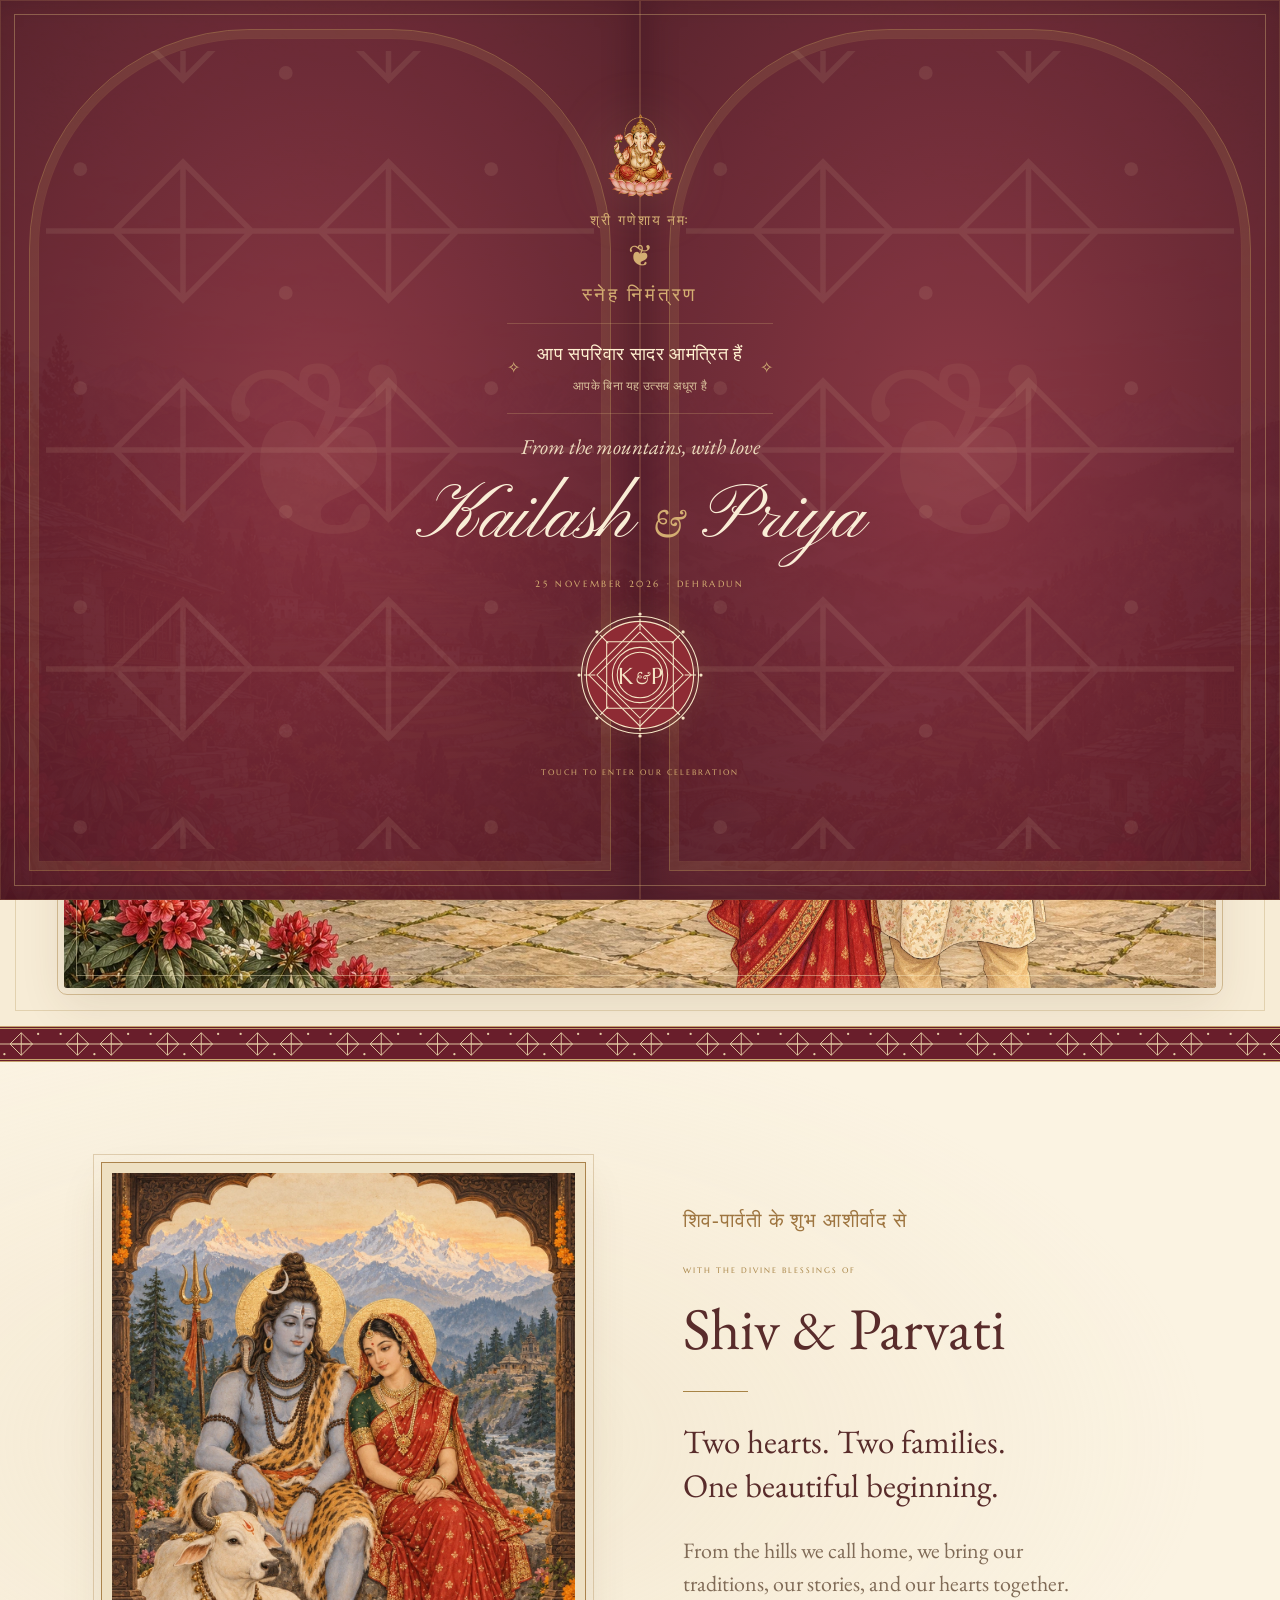
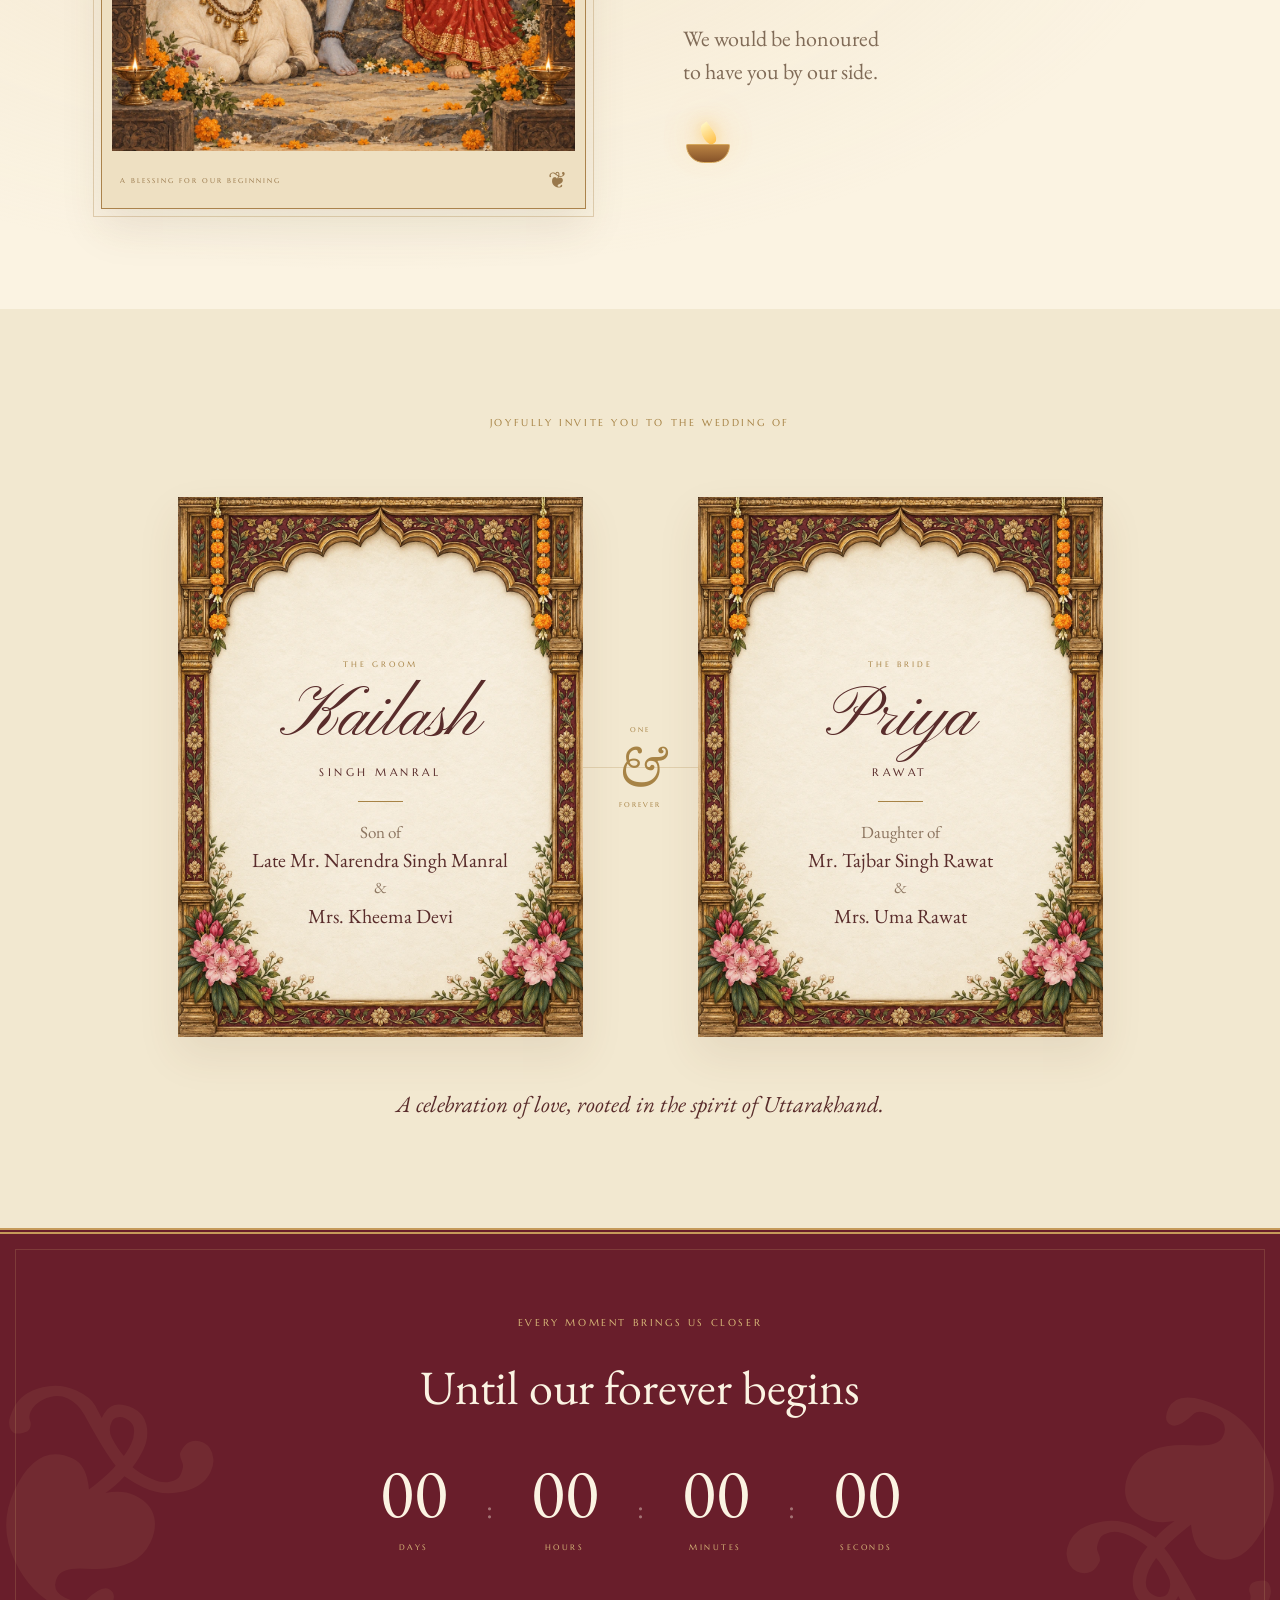
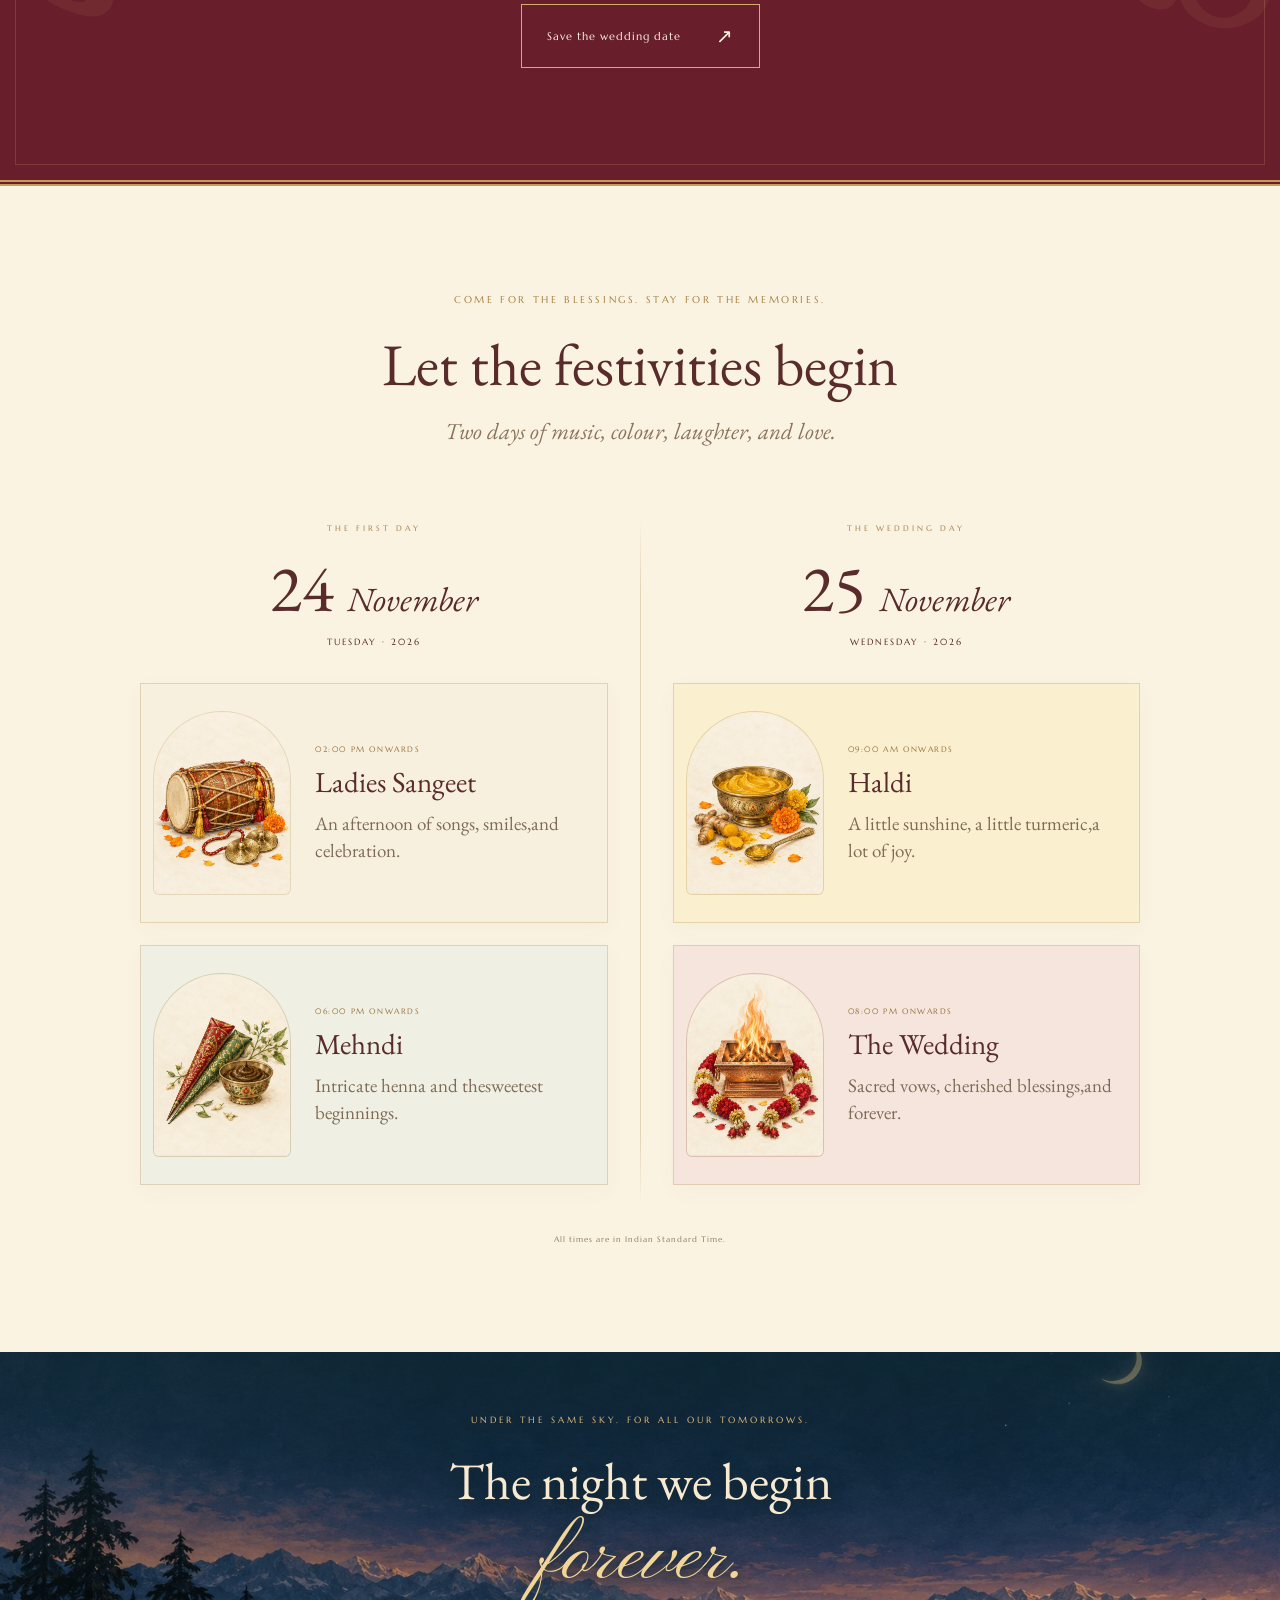
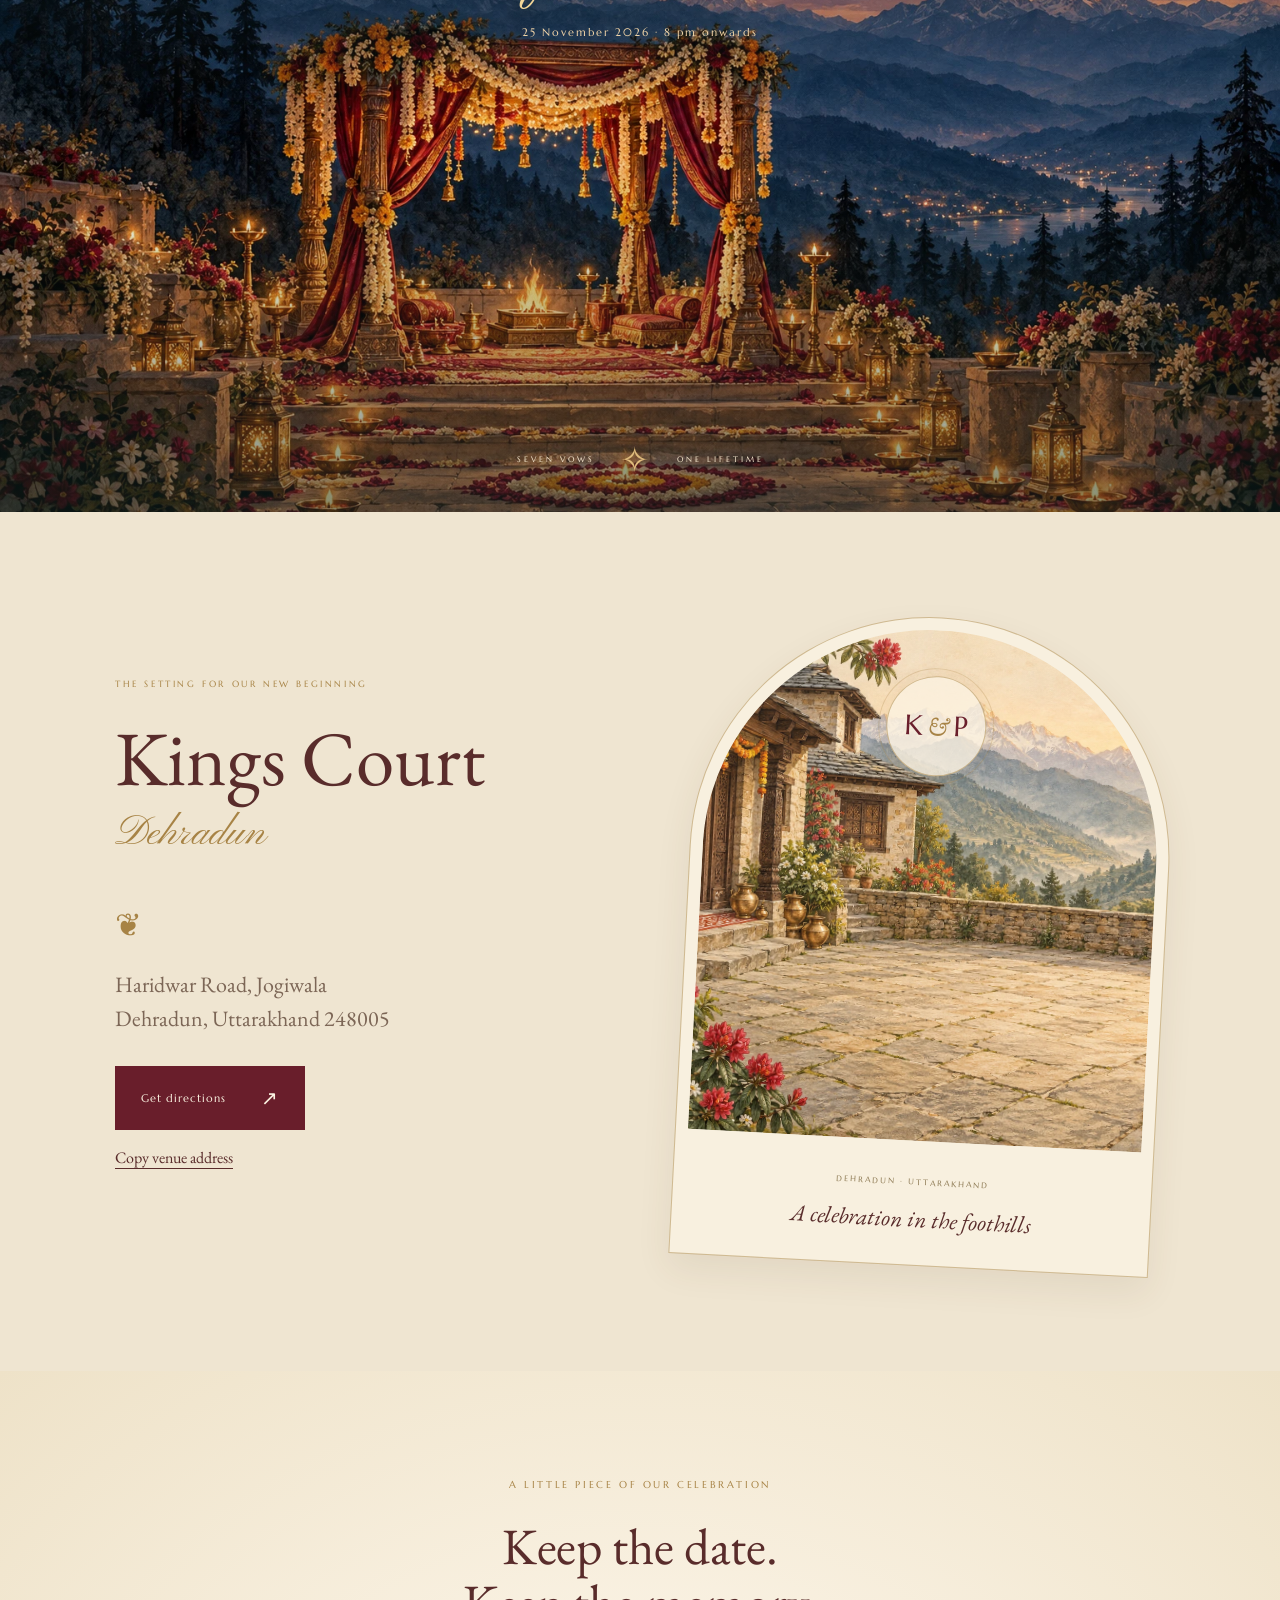
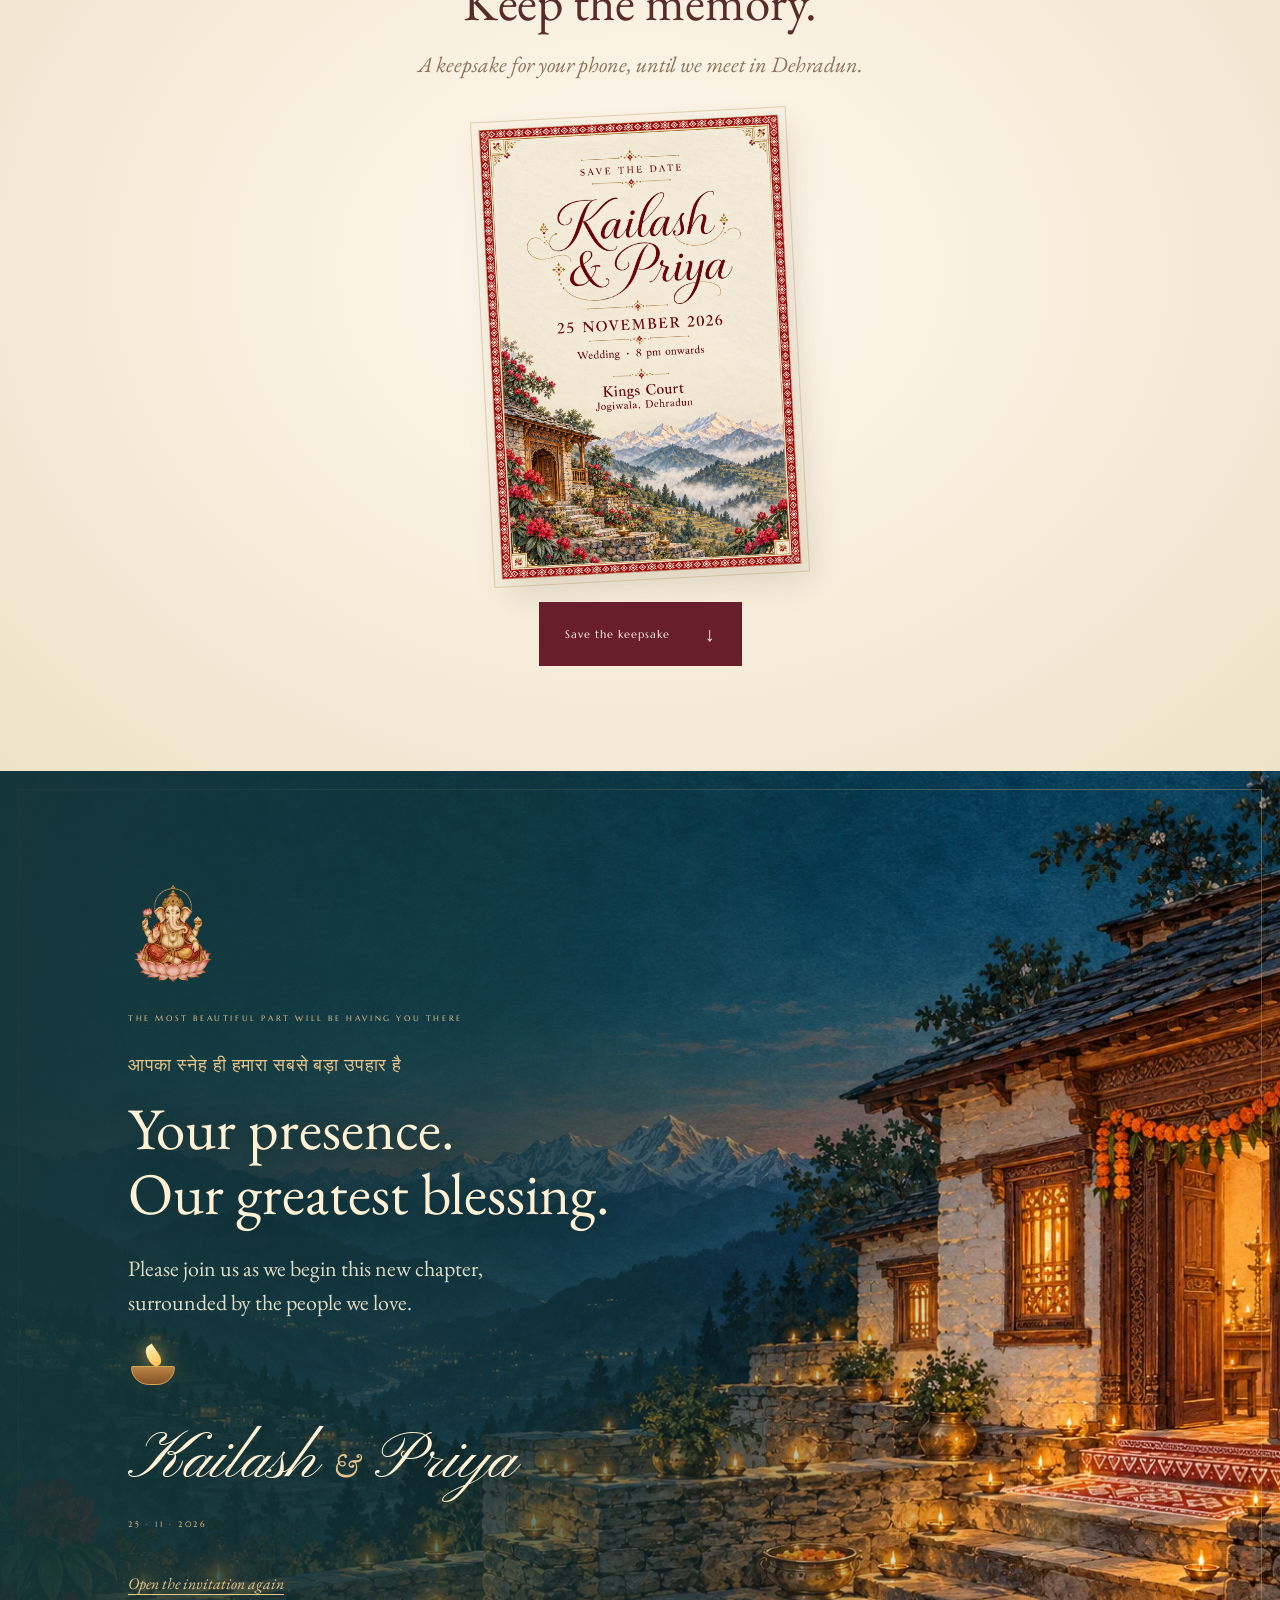
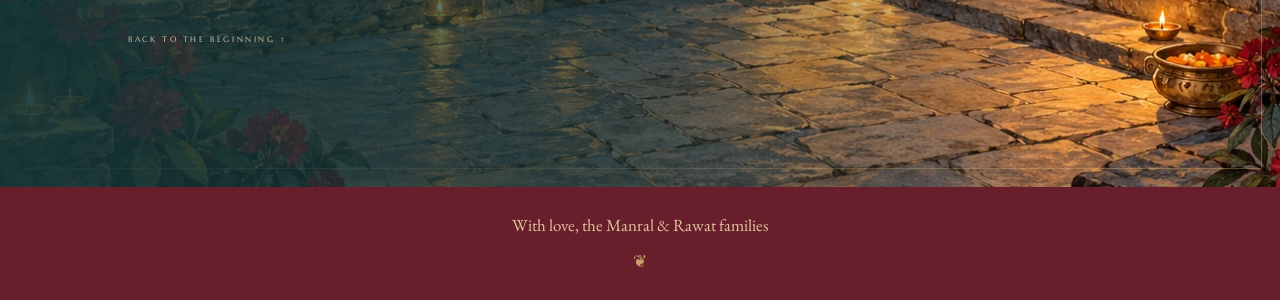
==== commit 703850b3: "Promote latest royal invitation to main site root" ====
--- a/index.html
+++ b/index.html
@@ -1,466 +1,27 @@
 <!doctype html>
-<html lang="en">
-<head>
-<meta charset="utf-8">
-<meta name="viewport" content="width=device-width, initial-scale=1, viewport-fit=cover">
-<title>Priya weds Kailash | 25 November 2026</title>
-<meta name="description" content="Together with our families we cordially invite you to the wedding of Priya Rawat and Kailash Singh Manral, 25 November 2026, Kings Court, Dehradun.">
-<meta name="theme-color" content="#5a1020">
-<meta property="og:type" content="website">
-<meta property="og:title" content="Priya weds Kailash">
-<meta property="og:description" content="You're invited: 24 & 25 November 2026, Kings Court, Dehradun">
-<!-- After going live, replace SITE-URL with your Netlify link, e.g. https://priya-kailash.netlify.app -->
-<meta property="og:image" content="SITE-URL/share.jpg">
-<meta property="og:image:width" content="1200">
-<meta property="og:image:height" content="630">
-<link rel="icon" href="favicon.png">
-<link rel="apple-touch-icon" href="apple-touch-icon.png">
-<link rel="preload" href="fonts/Marcellus-Regular.woff2" as="font" type="font/woff2" crossorigin>
-<link rel="preload" href="assets/ganesh.webp" as="image">
-<style>
-@font-face{font-family:Marcellus;src:url(fonts/Marcellus-Regular.woff2) format("woff2");font-display:swap}
-@font-face{font-family:Garamond;src:url(fonts/EBGaramond.woff2) format("woff2");font-weight:400 800;font-display:swap}
-@font-face{font-family:Garamond;src:url(fonts/EBGaramond-Italic.woff2) format("woff2");font-weight:400 800;font-style:italic;font-display:swap}
-@font-face{font-family:Pinyon;src:url(fonts/PinyonScript-Regular.woff2) format("woff2");font-display:swap}
+<html lang="en"><head><meta charset="utf-8"><meta name="viewport" content="width=device-width,initial-scale=1"><meta name="theme-color" content="#681f2b"><meta name="description" content="Together with their families, Kailash and Priya invite you to celebrate their wedding on 25 November 2026, Kings Court, Dehradun."><title>Kailash & Priya | A Himalayan Wedding</title><link rel="icon" href="assets/ganesh.webp"><link rel="stylesheet" href="style.css?v=couple-edge"><noscript><style>.cover{display:none!important}</style></noscript></head>
+<body>
+<div class="reading-progress" aria-hidden="true"></div>
+<div class="cover" id="cover"><div class="door door-left" aria-hidden="true"><div class="door-medallion">❦</div></div><div class="door door-right" aria-hidden="true"><div class="door-medallion">❦</div></div><div class="cover-frame"><img class="cover-ganesh" src="assets/ganesh-miniature.webp" alt="Lord Ganesha"><p class="eyebrow devanagari">श्री गणेशाय नमः</p><span class="small-flourish">❦</span><p class="cover-kicker devanagari">स्नेह निमंत्रण</p><div class="guest-welcome" aria-live="polite"><p id="guest-name" class="devanagari">आप सपरिवार सादर आमंत्रित हैं</p><span id="guest-message" class="devanagari">आपके बिना यह उत्सव अधूरा है</span></div><p class="cover-intro">From the mountains, with love</p><h1>Kailash <i>&</i> Priya</h1><p class="eyebrow">25 NOVEMBER 2026 · DEHRADUN</p><button class="seal aipan-seal" id="open" aria-label="Open Kailash and Priya's invitation"><svg class="aipan-drawing" viewBox="0 0 160 160" aria-hidden="true"><g fill="none" stroke="currentColor" stroke-width="1.3"><circle cx="80" cy="80" r="72"/><circle cx="80" cy="80" r="66"/><path d="M80 17 143 80 80 143 17 80Z M80 27 133 80 80 133 27 80Z"/><rect x="39" y="39" width="82" height="82"/><circle cx="80" cy="80" r="34"/><circle cx="80" cy="80" r="28"/><path d="M80 11v14m0 110v14M11 80h14m110 0h14M31 31l10 10m78 78 10 10M31 129l10-10m78-78 10-10"/></g><g fill="currentColor"><circle cx="80" cy="5" r="2"/><circle cx="155" cy="80" r="2"/><circle cx="80" cy="155" r="2"/><circle cx="5" cy="80" r="2"/><circle cx="27" cy="27" r="2"/><circle cx="133" cy="27" r="2"/><circle cx="27" cy="133" r="2"/><circle cx="133" cy="133" r="2"/></g></svg><span class="aipan-initials">K<span class="seal-amp">&</span>P</span></button><p class="open-hint">TOUCH TO ENTER OUR CELEBRATION</p></div><div class="cover-mountains"></div></div>
+<header><a class="monogram" href="#home" aria-label="Back to top">K <i>&</i> P</a><nav aria-label="Invitation navigation"><a href="#families">Our families</a><a href="#celebrations">Celebrations</a><a href="#venue">Venue</a></nav><button id="music" aria-label="Play background music" aria-pressed="false">♫ <span>Music off</span></button></header>
+<main>
+<section class="hero" id="home">
+<div class="hero-copy"><p class="eyebrow">A HIMALAYAN WEDDING</p><div class="hero-title"><h2><span>Kailash</span><i>&</i><span>Priya</span></h2><span class="title-flourish" aria-hidden="true">❦</span></div><p class="hero-dedication devanagari">पहाड़ों का अपनापन, रिश्तों का उत्सव</p><div class="date-line"><span>WEDNESDAY</span><strong>25</strong><span>NOVEMBER<br>2026</span></div><p class="hero-place">Kings Court · Dehradun</p><a class="hero-link" href="#blessings">OUR INVITATION <span>↓</span></a></div>
+<div class="portrait-scene"><div class="courtyard-life" aria-hidden="true"><img class="living-toran" src="assets/garland.webp" alt=""><i class="buransh-petal petal-1"></i><i class="buransh-petal petal-2"></i><i class="buransh-petal petal-3"></i><i class="buransh-petal petal-4"></i><i class="buransh-petal petal-5"></i><i class="buransh-petal petal-6"></i><i class="buransh-petal petal-7"></i></div><img class="arch-art" src="assets/pahadi-courtyard-dawn.webp" alt="A Pahadi stone courtyard with carved wooden windows, brass vessels, marigolds, and mountains at dawn"><img class="hero-couple" src="assets/couple-miniature.webp" alt="Illustrated Kailash and Priya in traditional wedding attire"></div><div class="hero-side-note" aria-hidden="true">KUMAON · GARHWAL · TOGETHER</div>
+</section>
+<div class="aipan" aria-hidden="true"></div>
+<section class="blessings section" id="blessings"><div class="blessings-layout"><div class="devotional-frame reveal"><img class="deity" src="assets/shiv-parvati-nandi-painting.webp" alt="A devotional painting of Lord Shiva and Goddess Parvati seated together, with Nandi resting beside them in the Himalayas" loading="lazy"><div class="devotional-caption"><span>A BLESSING FOR OUR BEGINNING</span><i>❦</i></div></div><div class="blessing-copy reveal"><p class="blessing-hindi devanagari">शिव-पार्वती के शुभ आशीर्वाद से</p><p class="eyebrow">WITH THE DIVINE BLESSINGS OF</p><h2>Shiv & Parvati</h2><span class="blessing-rule" aria-hidden="true"></span><p class="large-copy">Two hearts. Two families.<br>One beautiful beginning.</p><p class="body-copy">From the hills we call home, we bring our traditions, our stories, and our hearts together.</p><p class="body-copy">We would be honoured<br>to have you by our side.</p><div class="diya" aria-hidden="true"><span class="diya-flame"></span><span class="diya-bowl"></span></div></div></div></section>
 
-:root{
-  --sindoor:#5a1020; --sindoor-2:#7a1a2b;
-  --gold:#c9a24a; --gold-lt:#f0d68c;
-  --marigold:#e8912d;
-  --rose:#f4cdbd; --peach:#fde6d4;
-  --pine:#2f3b26; --ink:#3b1a14;
-  --col:540px;
-}
-*{box-sizing:border-box;margin:0;padding:0}
-html{-webkit-text-size-adjust:100%}
-body{font-family:Garamond,Georgia,serif;color:var(--ink);background:#2a0810;line-height:1.55;font-size:19px;overflow-x:hidden}
-body.locked{overflow:hidden;height:100svh}
-img{display:block;max-width:100%;height:auto}
-.mantra,h2,h3{font-family:Marcellus,Georgia,serif;font-weight:400;letter-spacing:.04em}
-.script{font-family:Pinyon,cursive;font-weight:400;line-height:1.05}
-
-/* the invitation is one phone-width column; wide screens get a quiet sindoor surround */
-.site{position:relative;max-width:var(--col);margin:0 auto;background:var(--peach);box-shadow:0 0 80px rgba(0,0,0,.45)}
-@media (min-width:700px){
-  body{background:radial-gradient(circle at 50% 30%,#6d1728,#2a0810 70%)}
-}
-
-/* ---------- 1. Opening ---------- */
-.opening{position:fixed;inset:0;z-index:50;display:grid;place-items:center;
-  background:radial-gradient(ellipse at 50% 40%,#8a2233 0%,var(--sindoor) 55%,#34060f 100%);
-  transition:transform 1.1s cubic-bezier(.7,0,.2,1),opacity 1.1s;}
-.opening.gone{transform:translateY(-100%);opacity:.6;pointer-events:none}
-.opening-inner{width:min(88vw,420px);text-align:center;color:var(--gold-lt)}
-.arch{position:relative;width:78%;margin:0 auto;aspect-ratio:3/4.2}
-.arch svg{position:absolute;inset:0;width:100%;height:100%}
-.arch img{position:absolute;left:12%;right:12%;bottom:4%;width:76%;filter:drop-shadow(0 6px 18px rgba(0,0,0,.35))}
-.opening .mantra{font-size:clamp(22px,6.4vw,30px);margin:22px 0 6px;color:var(--gold-lt)}
-.opening p{font-style:italic;opacity:.85;font-size:17px}
-.open-btn{margin-top:26px;font:inherit;font-family:Marcellus,serif;font-size:18px;letter-spacing:.06em;color:var(--sindoor);
-  background:linear-gradient(180deg,var(--gold-lt),var(--gold));border:0;border-radius:40px;padding:14px 34px;cursor:pointer;
-  box-shadow:0 0 0 3px rgba(240,214,140,.25),0 8px 24px rgba(0,0,0,.35);animation:breathe 2.6s ease-in-out infinite}
-.open-btn:focus-visible,.btn:focus-visible,.mute:focus-visible{outline:3px solid #fff;outline-offset:3px}
-@keyframes breathe{50%{box-shadow:0 0 0 10px rgba(240,214,140,.08),0 8px 24px rgba(0,0,0,.35)}}
-
-/* ---------- scroll scenes ---------- */
-.scene{position:relative}
-.stage{position:sticky;top:0;height:100svh;overflow:hidden}
-.layer{position:absolute;left:0;width:100%;will-change:transform,opacity}
-
-/* ---------- 2+3. Journey: blessing into the valley ---------- */
-.journey{height:520svh}
-.journey .stage{background:#fdeccf}
-.sky{top:-20%;height:140%;width:100%;object-fit:cover;object-position:50% 0}
-.glow{top:14%;left:50%;width:150%;aspect-ratio:1;margin-left:-75%;border-radius:50%;
-  background:radial-gradient(circle,rgba(255,236,182,.95) 0%,rgba(255,214,140,.42) 32%,rgba(255,205,140,0) 64%)}
-.deity{bottom:26%;left:11%;width:78%}
-.deity img{filter:drop-shadow(0 0 30px rgba(255,225,155,.85))}
-.mantra.layer{bottom:15%;left:0;right:0;padding:0 22px;text-align:center;
-  font-size:clamp(20px,5.2vw,26px);line-height:1.4;color:var(--sindoor);text-shadow:0 1px 12px rgba(255,244,228,.95)}
-.mantra.layer em{display:block;font-family:Pinyon,cursive;font-style:normal;font-size:1.6em;line-height:1;margin-top:4px;color:#8a2540}
-
-.hills{bottom:24%}
-.village{bottom:6%}
-.couple{bottom:1%;left:17%;width:66%;z-index:2}
-.couple img{filter:drop-shadow(0 10px 20px rgba(60,20,10,.35))}
-.river{bottom:-1%}
-.names{top:0;z-index:3;padding:max(5svh,28px) 20px 0;text-align:center;color:var(--sindoor)}
-.names .script{font-size:clamp(46px,14vw,68px);text-shadow:0 2px 10px rgba(255,240,225,.9)}
-.names .weds{font-family:Marcellus,serif;font-size:15px;letter-spacing:.3em;margin:2px 0;color:var(--sindoor-2)}
-.names .date{font-family:Marcellus,serif;font-size:17px;letter-spacing:.08em;margin-top:10px}
-.countdown{display:flex;justify-content:center;gap:10px;margin-top:10px}
-.countdown div{min-width:56px;padding:6px 4px;border-radius:10px;background:rgba(255,246,236,.72);backdrop-filter:blur(4px);border:1px solid rgba(201,162,74,.6)}
-.countdown b{display:block;font-family:Marcellus,serif;font-weight:400;font-size:24px;line-height:1.1;color:var(--sindoor)}
-.countdown span{font-size:13px;color:var(--ink)}
-.countdown.done{font-style:italic;font-size:18px}
-
-/* ---------- 4–8. Invitation content ---------- */
-.content{position:relative;z-index:2;background-image:url("[data-uri]"),linear-gradient(180deg,#fbe2cc 0%,var(--peach) 18%,#fff3e7 60%,#fbe0cf 100%);background-size:118px 118px,auto;padding:0 26px 40px;text-align:center}
-
-.content::before{content:"";position:absolute;left:0;right:0;top:-60px;height:60px;background:linear-gradient(180deg,rgba(251,226,204,0),#fbe2cc)}
-section.block{padding:54px 0 10px;position:relative}
-.garland{width:88%;margin:0 auto 26px}
-.invite-line{font-size:21px;font-style:italic;max-width:30ch;margin:0 auto}
-.divider{width:220px;height:26px;margin:30px auto;color:var(--gold)}
-
-h2{font-size:26px;color:var(--sindoor);margin-bottom:22px}
-.family{position:relative;padding:40px 26px 32px;margin:0 auto 18px;max-width:420px;border:1.5px solid var(--gold);border-radius:180px 180px 16px 16px;background:rgba(255,251,246,.9)}
-.family .script{font-size:clamp(32px,9vw,44px);line-height:1.1;color:var(--sindoor);max-width:12ch;margin:0 auto}
-.family .rel{margin-top:8px;font-size:18px}
-.family .corner{position:absolute;width:120px;top:-22px;left:-26px;pointer-events:none}
-.family:not(.groom) .corner{left:auto;right:92px;transform:scaleX(-1)}
-.amp{font-family:Marcellus,serif;font-size:34px;color:var(--gold);margin:6px 0 16px}
-
-.bells{position:absolute;right:-14px;top:-4px;width:64px;transform-origin:50% 0}
-@keyframes swing{50%{transform:rotate(-5deg)}}
-.day{margin:0 auto 30px;max-width:420px}
-.day h3{font-size:17px;color:var(--sindoor-2);letter-spacing:.1em;padding-bottom:10px;margin-bottom:6px;border-bottom:1px solid rgba(201,162,74,.6)}
-.event{display:grid;grid-template-columns:92px 1fr;align-items:center;gap:16px;text-align:left;padding:14px 0}
-.event img{width:92px;height:86px;object-fit:contain}
-.event h4{font-family:Marcellus,serif;font-weight:400;font-size:22px;color:var(--sindoor)}
-.event p{font-size:18px}
-
-.venue-name{font-family:Marcellus,serif;font-size:24px;color:var(--sindoor)}
-.address{max-width:28ch;margin:6px auto 20px}
-.map{width:100%;height:260px;border:0;border-radius:16px;border:1.5px solid var(--gold);background:#f1dccb}
-.btn{display:inline-block;margin-top:20px;font-family:Marcellus,serif;font-size:18px;letter-spacing:.05em;text-decoration:none;color:#fff7e8;background:var(--sindoor);padding:14px 30px;border-radius:40px;box-shadow:0 6px 18px rgba(90,16,32,.3)}
-.qr{display:none}
-@media (min-width:900px) and (hover:hover){
-  .qr{display:flex;align-items:center;gap:16px;justify-content:center;margin-top:24px;text-align:left;font-size:16px}
-  .qr img{width:112px;border:6px solid #fff;border-radius:8px}
-}
-
-.closing .sprig{width:84px;margin:0 auto 14px}
-.closing p{font-size:21px;font-style:italic;max-width:28ch;margin:0 auto}
-.closing .script{font-size:42px;color:var(--sindoor);margin-top:20px}
-.foot-peaks{display:block;width:calc(100% + 52px);margin:44px -26px -40px;height:auto;-webkit-mask-image:linear-gradient(180deg,transparent 0,#000 30%);mask-image:linear-gradient(180deg,transparent 0,#000 30%)}
-
-.progress{position:fixed;top:0;left:0;right:0;height:3px;z-index:45;background:rgba(90,16,32,.10);opacity:0;transition:opacity .5s}
-.progress.show{opacity:1}
-.progress i{display:block;height:100%;width:0;background:linear-gradient(90deg,var(--gold),var(--marigold),var(--sindoor))}
-
-.hint{position:fixed;z-index:44;left:0;right:0;bottom:max(22px,env(safe-area-inset-bottom));
-  display:flex;flex-direction:column;align-items:center;gap:6px;pointer-events:none;
-  opacity:0;transition:opacity .7s}
-.hint.show{opacity:1}
-.hint span{font-family:Marcellus,serif;font-size:14px;letter-spacing:.18em;text-transform:uppercase;
-  color:var(--sindoor);background:rgba(255,248,240,.85);border:1px solid rgba(201,162,74,.7);
-  border-radius:30px;padding:7px 18px;box-shadow:0 4px 14px rgba(90,16,32,.16)}
-.hint svg{width:26px;height:26px;color:var(--sindoor);animation:nudge 1.8s ease-in-out infinite;
-  filter:drop-shadow(0 2px 6px rgba(255,248,240,.9))}
-@keyframes nudge{0%,100%{transform:translateY(-3px);opacity:.55}50%{transform:translateY(5px);opacity:1}}
-
-
-/* ---------- decoration animation ---------- */
-.reveal{opacity:0;transform:translateY(16px);transition:opacity .9s ease,transform .9s cubic-bezier(.2,.7,.3,1)}
-.reveal.in{opacity:1;transform:none}
-
-.garland{transform-origin:50% 0}
-.garland.in{animation:sway 6s ease-in-out 1s infinite}
-@keyframes sway{0%,100%{transform:rotate(-1.1deg)}50%{transform:rotate(1.1deg)}}
-
-.corner{opacity:0;transform:scale(.82) rotate(-8deg);transform-origin:0 0;
-  transition:opacity .9s ease,transform 1s cubic-bezier(.2,.8,.3,1)}
-.corner.in{opacity:1;transform:none}
-.family:not(.groom) .corner{transform-origin:100% 0;transform:scaleX(-1) scale(.82) rotate(8deg)}
-.family:not(.groom) .corner.in{transform:scaleX(-1)}
-
-.divider{opacity:0;transform:scaleX(.4);transition:opacity 1s ease,transform 1.1s cubic-bezier(.2,.8,.3,1)}
-.divider.in{opacity:1;transform:none}
-
-.bells{opacity:0;transform:translateY(-14px);transition:opacity .7s,transform .9s cubic-bezier(.3,1.4,.5,1)}
-.bells.in{opacity:1;transform:none;animation:swing 4s ease-in-out 1s infinite}
-
-.event img{transform-origin:50% 80%}
-.event.in img{animation:bob 5s ease-in-out infinite}
-.event:nth-of-type(odd).in img{animation-delay:.6s}
-@keyframes bob{0%,100%{transform:translateY(0) rotate(0)}50%{transform:translateY(-5px) rotate(-1.5deg)}}
-
-.closing .sprig{transform-origin:50% 100%}
-.closing .sprig.in{animation:breeze 7s ease-in-out 1s infinite}
-@keyframes breeze{0%,100%{transform:rotate(-2.5deg)}50%{transform:rotate(2.5deg)}}
-
-@media (prefers-reduced-motion:reduce){
-  .reveal,.corner,.divider,.bells{opacity:1;transform:none;transition:none}
-  .garland.in,.bells.in,.event.in img,.closing .sprig.in{animation:none}
-}
-
-.mute{position:fixed;z-index:40;bottom:max(16px,env(safe-area-inset-bottom));right:max(16px,calc(50vw - var(--col)/2 + 16px));width:46px;height:46px;border-radius:50%;border:1.5px solid var(--gold);background:rgba(90,16,32,.85);color:var(--gold-lt);display:grid;place-items:center;cursor:pointer;opacity:0;pointer-events:none;transition:opacity .6s}
-.mute.show{opacity:1;pointer-events:auto}
-.mute svg{width:22px;height:22px}
-
-@media (prefers-reduced-motion:reduce){
-  .opening{transition:opacity .4s}.opening.gone{transform:none;opacity:0}
-  .open-btn,.hint svg{animation:none}
-}
-</style>
-</head>
-<body class="locked">
-
-<!-- shared SVG artwork -->
-<svg width="0" height="0" style="position:absolute" aria-hidden="true">
-  <defs>
-    <symbol id="range" viewBox="0 0 540 300" preserveAspectRatio="xMidYMax slice">
-      <defs>
-        <linearGradient id="far" x1="0" y1="0" x2="0" y2="1"><stop offset="0" stop-color="#c7b2d4"/><stop offset="1" stop-color="#b59fc6"/></linearGradient>
-        <linearGradient id="mid" x1="0" y1="0" x2="0" y2="1"><stop offset="0" stop-color="#a98cb4"/><stop offset="1" stop-color="#8f76a0"/></linearGradient>
-        <linearGradient id="near" x1="0" y1="0" x2="0" y2="1"><stop offset="0" stop-color="#7d6390"/><stop offset="1" stop-color="#63507b"/></linearGradient>
-      </defs>
-      <path d="M0 300V168l70-62 54 40 76-96 62 74 52-44 74 92 58-50 66 66 28-28v140Z" fill="url(#far)"/>
-      <path d="M200 50l-34 42 16-3 12 12 14-16 16 9 8-6-32-38Zm202 62l-26 32 13-2 10 9 9-11 12 5-18-33Z" fill="#f6eef8" opacity=".9"/>
-      <path d="M0 300V214l84-56 62 46 92-76 84 66 72-46 92 60 54-26v118Z" fill="url(#mid)"/>
-      <path d="M238 132l-28 24 13 0 9 9 11-11 13 5-18-27Z" fill="#f6eef8" opacity=".75"/>
-      <path d="M0 300V254l104-40 88 34 96-38 92 40 76-26 84 30v46Z" fill="url(#near)"/>
-    </symbol>
-    <symbol id="lotus-divider" viewBox="0 0 220 26">
-      <path d="M0 13h82M138 13h82" stroke="currentColor" stroke-width="1.5"/>
-      <circle cx="76" cy="13" r="2.5" fill="currentColor"/><circle cx="144" cy="13" r="2.5" fill="currentColor"/>
-      <path d="M110 3c6 6 6 14 0 20-6-6-6-14 0-20Zm0 20c-6-2-14-6-16-14 8 0 13 6 16 14Zm0 0c6-2 14-6 16-14-8 0-13 6-16 14Z" fill="none" stroke="currentColor" stroke-width="1.5" stroke-linejoin="round"/>
-    </symbol>
-  </defs>
-</svg>
-
-<!-- 1. Opening -->
-<div class="opening" id="opening">
-  <div class="opening-inner">
-    <div class="arch">
-      <svg viewBox="0 0 300 420" aria-hidden="true">
-        <defs><linearGradient id="g" x1="0" y1="0" x2="0" y2="1"><stop offset="0" stop-color="#f6e0a0"/><stop offset="1" stop-color="#b8883a"/></linearGradient></defs>
-        <path d="M20 420V170C20 80 80 16 150 6c70 10 130 74 130 164v250" fill="rgba(255,210,130,.08)" stroke="url(#g)" stroke-width="6"/>
-        <path d="M36 420V174C36 96 88 38 150 26c62 12 114 70 114 148v246" fill="none" stroke="url(#g)" stroke-width="2"/>
-        <path d="M150 0l8 12-8 10-8-10Z" fill="url(#g)"/>
-        <g fill="url(#g)"><circle cx="20" cy="420" r="0"/><rect x="10" y="400" width="20" height="20" rx="2"/><rect x="270" y="400" width="20" height="20" rx="2"/></g>
-      </svg>
-      <img src="assets/ganesh.webp" alt="Lord Ganesha" width="640" height="1074">
-    </div>
-    <p class="mantra">Shree Ganeshaya Namah</p>
-    <p>An invitation for you</p>
-    <button class="open-btn" id="openBtn">Open the invitation</button>
-  </div>
-</div>
-
-<div class="progress" id="prog"><i id="progBar"></i></div>
-
-<div class="hint" id="hint">
-  <span>Scroll down</span>
-  <svg viewBox="0 0 24 24" fill="none" stroke="currentColor" stroke-width="2" stroke-linecap="round" stroke-linejoin="round" aria-hidden="true">
-    <path d="M6 9l6 6 6-6"/><path d="M6 3l6 6 6-6" opacity=".45"/>
-  </svg>
-</div>
-
-<button class="mute" id="mute" aria-label="Mute music">
-  <svg id="icoOn" viewBox="0 0 24 24" fill="none" stroke="currentColor" stroke-width="2" stroke-linecap="round"><path d="M4 9v6h4l5 4V5L8 9Z"/><path d="M16 9a4 4 0 0 1 0 6M18.5 6.5a8 8 0 0 1 0 11"/></svg>
-  <svg id="icoOff" viewBox="0 0 24 24" fill="none" stroke="currentColor" stroke-width="2" stroke-linecap="round" style="display:none"><path d="M4 9v6h4l5 4V5L8 9Z"/><path d="M17 9l5 6M22 9l-5 6"/></svg>
-</button>
-<audio id="music" src="assets/music.mp3" loop preload="none"></audio>
-
-<main class="site">
-
-  <!-- 2+3. Blessing into the valley — one continuous scene -->
-  <div class="scene journey" data-scene>
-    <div class="stage">
-      <img class="layer sky" src="assets/sky.webp" alt="" width="1080" height="1935" data-from="y:0" data-to="y:-17">
-      <div class="layer glow" data-from="o:.7;s:.85" data-to="o:1;s:1" data-range="0,0.1" data-out="o:0" data-out-range="0.26,0.38"></div>
-      <div class="layer deity" data-from="y:6;s:.97" data-to="y:0;s:1" data-range="0,0.12" data-out="o:0" data-out-range="0.28,0.4">
-        <img src="assets/shiv-parvati.webp" alt="Lord Shiva and Goddess Parvati with Nandi" width="760" height="897">
-      </div>
-      <p class="layer mantra" data-from="y:6;o:.35" data-to="y:0;o:1" data-range="0,0.08" data-out="o:0" data-out-range="0.3,0.4">With the blessings of<em>Shiv &amp; Parvati</em></p>
-
-      <img class="layer hills" src="assets/hills.webp" alt="" width="1080" height="1026" loading="lazy" data-from="y:165" data-to="y:0" data-range="0.34,0.86">
-      <img class="layer village" src="assets/village.webp" alt="" width="1080" height="1087" loading="lazy" data-from="y:155" data-to="y:0" data-range="0.38,0.9">
-      <img class="layer river" src="assets/river.webp" alt="" width="752" height="646" loading="lazy" data-from="y:135" data-to="y:0" data-range="0.42,0.96">
-      <div class="layer couple" data-from="y:125;o:0" data-to="y:0;o:1" data-range="0.5,0.93">
-        <img src="assets/couple.webp" alt="Illustration of Priya and Kailash in wedding attire" width="900" height="1250" loading="lazy">
-      </div>
-      <div class="layer names" data-from="y:-4;o:0" data-to="y:0;o:1" data-range="0.72,0.97">
-        <h1 class="script">Priya</h1>
-        <div class="weds">weds</div>
-        <div class="script">Kailash</div>
-        <div class="date">Wednesday, 25 November 2026</div>
-        <div class="countdown" id="countdown" aria-live="off"></div>
-      </div>
-    </div>
-  </div>
-
-  <!-- 4–8 -->
-  <div class="content">
-
-    <section class="block">
-      <img class="garland reveal" src="assets/garland.webp" alt="" width="477" height="167" loading="lazy">
-      <p class="invite-line reveal">Together with our families we cordially invite you to the wedding of</p>
-      <svg class="divider" viewBox="0 0 220 26"><use href="#lotus-divider"/></svg>
-    </section>
-
-    <section class="block" aria-label="The families">
-      <div class="family groom reveal">
-        <img class="corner" src="assets/floral-corner.webp" alt="" loading="lazy">
-        <div class="script">Kailash Singh Manral</div>
-        <p class="rel">S/o Late Mr. Narendra Singh Manral<br>&amp; Mrs. Kheema Devi</p>
-      </div>
-      <div class="amp reveal">&amp;</div>
-      <div class="family reveal">
-        <img class="corner" src="assets/floral-corner.webp" alt="" loading="lazy">
-        <div class="script">Priya Rawat</div>
-        <p class="rel">D/o Mr. Tajbar Singh Rawat<br>&amp; Mrs. Uma Rawat</p>
-      </div>
-    </section>
-
-    <section class="block">
-      <img class="bells" src="assets/bells.webp" alt="" loading="lazy">
-      <h2 class="reveal">The celebrations</h2>
-      <div class="day reveal">
-        <h3>Tuesday, 24 November 2026</h3>
-        <div class="event reveal"><img src="assets/icon-sangeet.webp" alt="" loading="lazy"><div><h4>Ladies Sangeet</h4><p>2 pm onwards</p></div></div>
-        <div class="event reveal"><img src="assets/icon-mehndi.webp" alt="" loading="lazy"><div><h4>Mehndi</h4><p>6 pm onwards</p></div></div>
-      </div>
-      <div class="day reveal">
-        <h3>Wednesday, 25 November 2026</h3>
-        <div class="event reveal"><img src="assets/icon-haldi.webp" alt="" loading="lazy"><div><h4>Haldi</h4><p>9 am onwards</p></div></div>
-        <div class="event reveal"><img src="assets/icon-wedding.webp" alt="" loading="lazy"><div><h4>Wedding</h4><p>8 pm onwards</p></div></div>
-      </div>
-    </section>
-
-    <section class="block">
-      <h2 class="reveal">The venue</h2>
-      <div class="venue-name reveal">Kings Court</div>
-      <p class="address reveal">Haridwar Rd, Jogiwala, Dehradun, Uttarakhand 248005</p>
-      <iframe class="map" title="Map of Kings Court, Dehradun" loading="lazy" referrerpolicy="no-referrer-when-downgrade"
-        src="https://www.google.com/maps?q=Kings+Court,+Haridwar+Rd,+Jogiwala,+Dehradun,+Uttarakhand+248005&output=embed"></iframe>
-      <a class="btn" href="https://maps.app.goo.gl/6rjfn5zbpExkSknp6?g_st=iw" target="_blank" rel="noopener">Get directions</a>
-      <div class="qr"><img src="assets/qr.png" alt="QR code for the venue location" loading="lazy"><span>Scan with your phone<br>to open the location.</span></div>
-    </section>
-
-    <section class="block closing">
-      <img class="sprig reveal" src="assets/floral-sprig.webp" alt="" loading="lazy">
-      <p>Your presence will make our special day even more memorable.</p>
-      <div class="script">Priya &amp; Kailash</div>
-      <img class="foot-peaks" src="assets/foot-hills.webp" alt="" width="1080" height="431" loading="lazy">
-    </section>
-  </div>
-</main>
-
-<script>
-(() => {
-  const reduce = matchMedia('(prefers-reduced-motion: reduce)').matches;
-  const opening = document.getElementById('opening');
-  const music = document.getElementById('music');
-  const mute = document.getElementById('mute');
-  let hasMusic = true;
-  music.addEventListener('error', () => { hasMusic = false; mute.classList.remove('show'); });
-
-  document.getElementById('openBtn').addEventListener('click', () => {
-    opening.classList.add('gone');
-    document.body.classList.remove('locked');
-    window.scrollTo(0, 0);
-    if (hasMusic) {
-      music.volume = 0;
-      music.play().then(() => {
-        mute.classList.add('show');
-        let v = 0;
-        const fade = setInterval(() => {
-          v = Math.min(0.55, v + 0.02);
-          music.volume = v;
-          if (v >= 0.55) clearInterval(fade);
-        }, 70);
-      }).catch(() => {});
-    }
-    setTimeout(() => opening.remove(), 1300);
-    setTimeout(() => { if (scrollY < 40) hint.classList.add('show'); document.getElementById('prog').classList.add('show'); }, 1100);
-  });
-  mute.addEventListener('click', () => {
-    music.muted = !music.muted;
-    document.getElementById('icoOn').style.display = music.muted ? 'none' : '';
-    document.getElementById('icoOff').style.display = music.muted ? '' : 'none';
-    mute.setAttribute('aria-label', music.muted ? 'Play music' : 'Mute music');
-  });
-  let resume = false;
-  document.addEventListener('visibilitychange', () => {
-    if (document.hidden) { resume = !music.paused; music.pause(); }
-    else if (resume) music.play().catch(() => {});
-  });
-
-  // ---- scroll hint + progress ----
-  const hint = document.getElementById('hint');
-  const bar = document.getElementById('progBar');
-  let hintDone = false;
-  function chrome() {
-    const max = document.body.scrollHeight - innerHeight;
-    bar.style.width = (max > 0 ? Math.min(1, scrollY / max) * 100 : 0) + '%';
-    if (!hintDone && scrollY > 60) { hintDone = true; hint.classList.remove('show'); }
-    // bring it back if they stall near the top for a while
-    if (hintDone && scrollY < 20) { hintDone = false; setTimeout(() => { if (scrollY < 20) hint.classList.add('show'); }, 2500); }
-  }
-  addEventListener('scroll', chrome, { passive: true });
-
-  // ---- parallax: each layer interpolates between data-from and data-to across its scene ----
-  const parse = s => Object.fromEntries((s || '').split(';').filter(Boolean).map(p => { const [k, v] = p.split(':'); return [k.trim(), +v]; }));
-  const scenes = [...document.querySelectorAll('[data-scene]')].map(el => ({
-    el, layers: [...el.querySelectorAll('[data-from]')].map(l => {
-      const r = (l.dataset.range || '0,1').split(',').map(Number);
-      const o = (l.dataset.outRange || '').split(',').map(Number);
-      return { l, a: parse(l.dataset.from), b: parse(l.dataset.to), r0: r[0], r1: r[1],
-               out: l.dataset.out ? parse(l.dataset.out) : null, o0: o[0], o1: o[1] };
-    })
-  }));
-  const lerp = (a, b, t) => a + (b - a) * t;
-  const ease = t => 1 - Math.pow(1 - t, 3);
-  function apply(layer, p) {
-    const t = ease(Math.min(1, Math.max(0, (p - layer.r0) / (layer.r1 - layer.r0))));
-    const g = (k, d) => lerp(layer.a[k] ?? layer.b[k] ?? d, layer.b[k] ?? layer.a[k] ?? d, t);
-    layer.l.style.transform = `translate3d(${g('x', 0)}%, ${g('y', 0)}%, 0) scale(${g('s', 1)})`;
-    let op = ('o' in layer.a || 'o' in layer.b) ? g('o', 1) : 1;
-    if (layer.out) {
-      const t2 = Math.min(1, Math.max(0, (p - layer.o0) / (layer.o1 - layer.o0)));
-      op = lerp(op, layer.out.o ?? 0, ease(t2));
-    }
-    if (op !== 1 || layer.out) layer.l.style.opacity = op;
-  }
-  function frame() {
-    const vh = innerHeight;
-    for (const s of scenes) {
-      const r = s.el.getBoundingClientRect();
-      if (r.bottom < -vh || r.top > vh * 2) continue;
-      const p = Math.min(1, Math.max(0, -r.top / (r.height - vh)));
-      s.layers.forEach(l => apply(l, p));
-    }
-    ticking = false;
-  }
-  let ticking = false;
-  if (reduce) { scenes.forEach(s => s.layers.forEach(l => apply(l, 1))); }
-  else {
-    addEventListener('scroll', () => { if (!ticking) { ticking = true; requestAnimationFrame(frame); } }, { passive: true });
-    addEventListener('resize', frame);
-    frame();
-  }
-
-  // ---- reveal decorations as they enter view ----
-  const io = new IntersectionObserver((entries) => {
-    entries.forEach((e) => {
-      if (!e.isIntersecting) return;
-      e.target.classList.add('in');
-      e.target.querySelectorAll('.corner,.divider,.bells').forEach((c, i) => {
-        setTimeout(() => c.classList.add('in'), 180 + i * 120);
-      });
-      io.unobserve(e.target);
-    });
-  }, { rootMargin: '0px 0px -12% 0px', threshold: 0.15 });
-  document.querySelectorAll('.reveal,.divider,.bells').forEach((el, i) => {
-    el.style.transitionDelay = (i % 3) * 90 + 'ms';
-    io.observe(el);
-  });
-
-  // ---- countdown to 25 Nov 2026, 8:00 pm IST ----
-  const target = new Date('2026-11-25T20:00:00+05:30').getTime();
-  const cd = document.getElementById('countdown');
-  function tick() {
-    const d = target - Date.now();
-    if (d <= 0) { cd.className = 'countdown done'; cd.textContent = 'The wedding celebrations have begun'; return; }
-    const u = [[Math.floor(d / 864e5), 'days'], [Math.floor(d / 36e5) % 24, 'hours'], [Math.floor(d / 6e4) % 60, 'mins'], [Math.floor(d / 1e3) % 60, 'secs']];
-    cd.innerHTML = u.map(([n, l]) => `<div><b>${String(n).padStart(2, '0')}</b><span>${l}</span></div>`).join('');
-    setTimeout(tick, 1000);
-  }
-  tick();
-})();
-</script>
-</body>
-</html>
+<section class="families section" id="families"><p class="eyebrow reveal">JOYFULLY INVITE YOU TO THE WEDDING OF</p><div class="family-pair"><div class="family-thread" aria-hidden="true"></div><article class="family groom reveal"><img class="family-frame" src="assets/family-carved-frame.webp" alt=""><div class="family-content"><p class="eyebrow">THE GROOM</p><h2>Kailash</h2><p class="surname">SINGH MANRAL</p><span class="fine-rule"></span><p>Son of<br><strong>Late Mr. Narendra Singh Manral</strong><br>&<br><strong>Mrs. Kheema Devi</strong></p></div></article><span class="family-amp" aria-hidden="true"><small>ONE</small>&<small>FOREVER</small></span><article class="family bride reveal"><img class="family-frame" src="assets/family-carved-frame.webp" alt=""><div class="family-content"><p class="eyebrow">THE BRIDE</p><h2>Priya</h2><p class="surname">RAWAT</p><span class="fine-rule"></span><p>Daughter of<br><strong>Mr. Tajbar Singh Rawat</strong><br>&<br><strong>Mrs. Uma Rawat</strong></p></div></article></div><p class="family-note reveal">A celebration of love, rooted in the spirit of Uttarakhand.</p></section>
+<section class="countdown section"><div class="countdown-flower left" aria-hidden="true">❦</div><div class="countdown-flower right" aria-hidden="true">❦</div><p class="eyebrow">EVERY MOMENT BRINGS US CLOSER</p><h2>Until our forever begins</h2><div class="clock" id="clock" role="timer" aria-label="Time until the wedding"><div><strong id="days">—</strong><span>DAYS</span></div><b>:</b><div><strong id="hours">—</strong><span>HOURS</span></div><b>:</b><div><strong id="minutes">—</strong><span>MINUTES</span></div><b>:</b><div><strong id="seconds">—</strong><span>SECONDS</span></div></div><button class="button light" id="calendar">Save the wedding date <span>↗</span></button><p class="calendar-note" id="calendar-note" role="status"></p></section>
+<section class="events section" id="celebrations"><p class="eyebrow reveal">COME FOR THE BLESSINGS. STAY FOR THE MEMORIES.</p><h2 class="section-title reveal">Let the festivities begin</h2><p class="section-sub">Two days of music, colour, laughter, and love.</p><div class="programme">
+<div class="day day-one"><div class="day-heading reveal"><span>THE FIRST DAY</span><h3>24 <i>November</i></h3><p>TUESDAY · 2026</p></div>
+<article class="event sangeet reveal"><div class="event-picture"><svg class="ceremony-art" viewBox="0 0 543 724" role="img" aria-label="A dholak and brass manjira for Ladies Sangeet" preserveAspectRatio="xMidYMid meet"><image href="assets/ceremony-miniatures.webp" x="0" y="0" width="2172" height="724"/></svg></div><div class="event-details"><p class="event-time">02:00 PM ONWARDS</p><h3>Ladies Sangeet</h3><p>An afternoon of songs, smiles,<br>and celebration.</p></div></article>
+<article class="event mehndi reveal"><div class="event-picture"><svg class="ceremony-art" viewBox="0 0 543 724" role="img" aria-label="Henna cones and a ceremonial bowl for Mehndi" preserveAspectRatio="xMidYMid meet"><image href="assets/ceremony-miniatures.webp" x="-543" y="0" width="2172" height="724"/></svg></div><div class="event-details"><p class="event-time">06:00 PM ONWARDS</p><h3>Mehndi</h3><p>Intricate henna and the<br>sweetest beginnings.</p></div></article></div>
+<div class="day day-two"><div class="day-heading reveal"><span>THE WEDDING DAY</span><h3>25 <i>November</i></h3><p>WEDNESDAY · 2026</p></div>
+<article class="event haldi reveal"><div class="event-picture"><svg class="ceremony-art" viewBox="0 0 543 724" role="img" aria-label="Turmeric paste, marigolds and a brass bowl for Haldi" preserveAspectRatio="xMidYMid meet"><image href="assets/ceremony-miniatures.webp" x="-1086" y="0" width="2172" height="724"/></svg></div><div class="event-details"><p class="event-time">09:00 AM ONWARDS</p><h3>Haldi</h3><p>A little sunshine, a little turmeric,<br>a lot of joy.</p></div></article>
+<article class="event wedding reveal"><div class="event-picture"><svg class="ceremony-art" viewBox="0 0 543 724" role="img" aria-label="A havan kund and flower garlands for the wedding" preserveAspectRatio="xMidYMid meet"><image href="assets/ceremony-miniatures.webp" x="-1629" y="0" width="2172" height="724"/></svg></div><div class="event-details"><p class="event-time">08:00 PM ONWARDS</p><h3>The Wedding</h3><p>Sacred vows, cherished blessings,<br>and forever.</p></div></article></div></div><p class="timezone-note">All times are in Indian Standard Time.</p></section>
+<section class="wedding-night" aria-labelledby="night-title"><img src="assets/himalayan-mandap.webp" alt="An artistic vision of a glowing wedding mandap in the Himalayan foothills at twilight" loading="lazy"><div class="night-shade"></div><div class="night-copy reveal"><p class="eyebrow">UNDER THE SAME SKY. FOR ALL OUR TOMORROWS.</p><h2 id="night-title">The night we begin<br><i>forever.</i></h2><p>25 November 2026 · 8 pm onwards</p></div><div class="night-foot"><span>SEVEN VOWS</span><span class="night-star">✧</span><span>ONE LIFETIME</span></div></section>
+<section class="venue section" id="venue"><div class="venue-layout"><div class="venue-copy reveal"><p class="eyebrow">THE SETTING FOR OUR NEW BEGINNING</p><h2>Kings Court</h2><p class="venue-city">Dehradun</p><div class="ornament">❦</div><address>Haridwar Road, Jogiwala<br>Dehradun, Uttarakhand 248005</address><a class="button" href="https://maps.app.goo.gl/6rjfn5zbpExkSknp6?g_st=iw" target="_blank" rel="noopener">Get directions <span>↗</span></a><button class="text-button" id="copy-address">Copy venue address</button><p id="copy-status" role="status"></p></div><div class="venue-art reveal"><div class="arch-window"><div class="venue-emblem"><span>K</span><i>&</i><span>P</span></div></div><div class="venue-label"><span>DEHRADUN · UTTARAKHAND</span><p>A celebration in the foothills</p></div></div></div></section>
+<section class="keepsake section" id="keepsake"><p class="eyebrow">A LITTLE PIECE OF OUR CELEBRATION</p><h2>Keep the date.<br>Keep the memory.</h2><p>A keepsake for your phone, until we meet in Dehradun.</p><a class="keepsake-preview" href="assets/Kailash-Priya-Save-the-Date.png" download="Kailash-Priya-Save-the-Date.png" aria-label="Download the wedding keepsake card"><img src="assets/Kailash-Priya-Save-the-Date.png" alt="Save the date: Kailash and Priya, 25 November 2026, wedding from 8 pm, Kings Court, Jogiwala, Dehradun" loading="lazy"></a><a class="button" href="assets/Kailash-Priya-Save-the-Date.png" download="Kailash-Priya-Save-the-Date.png">Save the keepsake <span>↓</span></a></section><section class="closing section"><div class="closing-landscape" aria-hidden="true"></div><div class="closing-shade" aria-hidden="true"></div><div class="lamp-glow glow-one" aria-hidden="true"></div><div class="lamp-glow glow-two" aria-hidden="true"></div><img src="assets/ganesh-miniature.webp" alt="Lord Ganesha" loading="lazy"><p class="eyebrow">THE MOST BEAUTIFUL PART WILL BE HAVING YOU THERE</p><p class="closing-hindi devanagari">आपका स्नेह ही हमारा सबसे बड़ा उपहार है</p><h2>Your presence.<br>Our greatest blessing.</h2><p>Please join us as we begin this new chapter,<br>surrounded by the people we love.</p><div class="diya" aria-hidden="true"><span class="diya-flame"></span><span class="diya-bowl"></span></div><div class="closing-signature">Kailash <i>&</i> Priya</div><p class="eyebrow">25 · 11 · 2026</p><div class="closing-actions"><button class="text-button" id="replay">Open the invitation again</button><a class="back-top" href="#home">BACK TO THE BEGINNING ↑</a></div></section>
+</main><a class="floating-venue" href="#venue" aria-label="Jump to wedding venue">25 NOV <span>·</span> DEHRADUN <b>↗</b></a><footer>With love, the Manral & Rawat families <span>❦</span></footer><audio id="audio" src="assets/music.mp3" loop preload="none"></audio><script src="script.js"></script></body></html>
--- a/style.css
+++ b/style.css
@@ -0,0 +1,47 @@
+@font-face{font-family:Garamond;src:url('fonts/EBGaramond.woff2');font-display:swap}@font-face{font-family:Garamond;src:url('fonts/EBGaramond-Italic.woff2');font-style:italic;font-display:swap}@font-face{font-family:Marcellus;src:url('fonts/Marcellus-Regular.woff2');font-display:swap}@font-face{font-family:Pinyon;src:url('fonts/PinyonScript-Regular.woff2');font-display:swap}
+:root{--paper:#fbf3e2;--ink:#592c2b;--red:#691e2b;--gold:#a78345;--line:#b89a6055;--sage:#6b7861;--dark:#153a37;--pattern:url("data:image/svg+xml,%3Csvg xmlns='http://www.w3.org/2000/svg' viewBox='0 0 80 32'%3E%3Cg stroke='%23e7d0a7' fill='none' stroke-width='.8'%3E%3Cpath d='M0 16h10l10-10 10 10-10 10-10-10h30l10-10 10 10-10 10-10-10h40M20 6v20M10 16h20M50 6v20M40 16h20'/%3E%3C/g%3E%3Cg fill='%23e7d0a7'%3E%3Ccircle cx='5' cy='7' r='1'/%3E%3Ccircle cx='35' cy='25' r='1'/%3E%3Ccircle cx='65' cy='7' r='1'/%3E%3C/g%3E%3C/svg%3E")}
+*{box-sizing:border-box}html{scroll-behavior:smooth;scroll-padding-top:75px}body{margin:0;background:var(--paper);color:var(--ink);font:20px/1.55 Garamond,Georgia,serif}body.invitation-closed{overflow:hidden}body:after{content:'';position:fixed;inset:0;pointer-events:none;z-index:20;opacity:.055;background-image:url("data:image/svg+xml,%3Csvg viewBox='0 0 160 160' xmlns='http://www.w3.org/2000/svg'%3E%3Cfilter id='n'%3E%3CfeTurbulence type='fractalNoise' baseFrequency='.8' numOctaves='3' stitchTiles='stitch'/%3E%3C/filter%3E%3Crect width='100%25' height='100%25' opacity='.5' filter='url(%23n)'/%3E%3C/svg%3E")}button,a{-webkit-tap-highlight-color:transparent}button{cursor:pointer;font:inherit}a{color:inherit}button:focus-visible,a:focus-visible{outline:3px solid #ba9045;outline-offset:6px}button{border:0}img{max-width:100%;display:block}h1,h2,h3,p{margin-top:0}h2,h3{font-weight:400}h2{line-height:1.1}.eyebrow,.section-number,.surname,.event-time,.timezone-note,.back-top{font:10px/1.8 Marcellus,serif;letter-spacing:2.6px}.eyebrow{color:var(--gold);margin-bottom:24px}.section{padding:105px max(6vw,24px);position:relative}.section-number{text-align:center;margin-bottom:50px;color:#907a5e;font-size:9px;letter-spacing:3px}.ornament{color:var(--gold);font-size:32px;margin:18px 0}.button{display:inline-flex;align-items:center;justify-content:center;gap:35px;background:var(--red);color:var(--paper);font:11px Marcellus,serif;letter-spacing:1px;padding:18px 25px;text-decoration:none;border:1px solid var(--red);transition:.25s;position:relative;z-index:1}.button:hover{background:#87313d;transform:translateY(-2px)}.button span{font:20px Garamond}.fine-rule{display:block;width:45px;height:1px;background:var(--gold);margin:25px auto}.reading-progress{height:2px;position:fixed;top:0;left:0;right:0;background:var(--gold);z-index:40;transform:scaleX(0);transform-origin:left}header{height:73px;display:flex;align-items:center;justify-content:space-between;padding:0 5vw;border-bottom:1px solid var(--line);background:#fbf3e2f0;position:sticky;top:0;z-index:10;backdrop-filter:blur(12px)}.monogram{text-decoration:none;font:24px Marcellus}.monogram i{font:26px Pinyon;color:var(--gold)}nav{display:flex;gap:38px}nav a{text-decoration:none;font:10px Marcellus;letter-spacing:1.2px;position:relative}nav a:after{content:'';position:absolute;bottom:-6px;left:0;width:0;height:1px;background:var(--gold);transition:width .3s}nav a:hover:after{width:100%}#music{background:none;color:var(--ink);font:11px Marcellus;display:flex;gap:8px;align-items:center}#music:first-letter{font-size:22px}
+/* The illustrated arrival */
+.hero{min-height:820px;max-height:1050px;height:calc(100svh - 73px);position:relative;isolation:isolate;display:grid;grid-template-columns:1fr 1fr;align-items:center;padding:40px 9vw 65px;gap:4vw;overflow:hidden;background:radial-gradient(ellipse at 10% 30%,#fffaf0,transparent 65%),#f6ead3}.hero:before{content:'';position:absolute;inset:15px;border:1px solid var(--line);pointer-events:none;z-index:-1}.hero:after{content:'';position:absolute;width:700px;height:700px;border:1px solid #ad8a5140;border-radius:50%;left:-450px;top:15%;box-shadow:0 0 0 15px #ad8a5108,0 0 0 16px #ad8a5120,0 0 0 70px #ad8a5105;z-index:-1}.hero-copy{text-align:center;position:relative}.hero-copy .eyebrow{font-size:10px;letter-spacing:4px;margin-bottom:32px}.hero h2{font:clamp(87px,8vw,125px)/.85 Pinyon;color:var(--red);margin:0;display:flex;align-items:center;flex-direction:column;position:relative}.hero h2 span:first-child{transform:translateX(-15px)}.hero h2 span:last-child{transform:translateX(25px)}.hero h2 i{font:italic 45px/1.4 Garamond;color:var(--gold)}.hero-title{position:relative;max-width:500px;margin:auto}.title-flourish{position:absolute;font-size:54px;right:-5%;top:32%;color:var(--gold);opacity:.55;transform:rotate(-30deg)}.hero-dedication{font-style:italic;font-size:24px;line-height:1.35;color:#8b7158;margin:35px 0}.date-line{display:flex;justify-content:center;align-items:center;gap:16px;font:9px/1.8 Marcellus;letter-spacing:1.6px}.date-line strong{font:57px/1 Garamond;border-left:1px solid var(--line);border-right:1px solid var(--line);padding:0 20px}.hero-place{font-style:italic;font-size:21px;margin:15px 0 32px}.hero-link{text-decoration:none;font:9px Marcellus;letter-spacing:2px;display:inline-flex;align-items:center;gap:30px;border-bottom:1px solid var(--line);padding:0 0 10px}.hero-link span{font-size:20px}.portrait-scene{position:relative;height:min(76vh,760px);max-height:100%;width:100%;max-width:515px;margin:auto;border-radius:250px 250px 4px 4px;overflow:hidden;box-shadow:0 20px 55px #5b3b2129;outline:1px solid #ad8a5180;outline-offset:9px;isolation:isolate;background:#dfcfad}.arch-art{position:absolute;width:100%;height:100%;inset:0;object-fit:cover}.hero-couple{position:absolute;width:76%;height:61%;object-fit:contain;bottom:42px;left:50%;transform:translateX(-50%);filter:drop-shadow(0 7px 10px #362d2333)}.portrait-caption{position:absolute;bottom:0;left:0;right:0;text-align:center;background:linear-gradient(transparent,#3e2b1bdb);padding:45px 10px 11px;color:#f7e8c8}.portrait-caption span{font:7px Marcellus;letter-spacing:2.5px}.portrait-caption p{font:23px Garamond;margin:3px 0;letter-spacing:3px}.hero-side-note{position:absolute;right:23px;top:50%;writing-mode:vertical-rl;font:8px Marcellus;letter-spacing:3px;color:#9a8158}.aipan{height:36px;background:var(--pattern) repeat-x center/90px 36px,var(--red);border-block:3px double #c5a36d}
+/* Blessings, framed in soft concentric gold */
+.blessings{text-align:center;background:radial-gradient(ellipse at center,#fffaf0,transparent 70%);overflow:hidden}.blessing-rings{position:absolute;top:110px;left:50%;transform:translateX(-50%);width:440px;height:440px;border:1px solid #b89a6025;border-radius:50%;box-shadow:0 0 0 18px #b89a6007,0 0 0 19px #b89a6020,0 0 0 95px #b89a6005;pointer-events:none}.blessings .section-number{margin-bottom:50px}.deity{position:relative;width:250px;height:230px;object-fit:contain;margin:0 auto 30px}.blessings h2{font-size:49px;margin-bottom:10px}.large-copy{font-size:35px;line-height:1.3;margin-bottom:25px}.body-copy{color:#806b57;font-size:21px}.blessings>.reveal{position:relative}.families{text-align:center;background:#eadebf80;background-image:radial-gradient(#a7834535 .6px,transparent .6px);background-size:16px 16px;border-top:1px solid #b89a6025}.family-pair{display:flex;justify-content:center;align-items:center;gap:35px;max-width:1050px;margin:65px auto 35px;position:relative}.family-thread{position:absolute;left:10%;right:10%;top:50%;border-top:1px solid var(--gold);opacity:.5}.family{position:relative;border:1px solid #b69559;background:#fcf5e6;border-radius:190px 190px 5px 5px;width:405px;padding:112px 30px 48px;outline:1px solid #b6955955;outline-offset:9px;min-height:530px;box-shadow:0 15px 40px #6344230b}.family:after{content:'';position:absolute;inset:12px;border:1px solid #b6955933;border-radius:180px 180px 2px 2px;pointer-events:none}.family .sprig{position:absolute;width:155px;height:115px;object-fit:contain;top:0;left:calc(50% - 77px);transform:rotate(-12deg)}.bride .sprig{transform:scaleX(-1) rotate(-12deg)}.family h2{font:76px/1.05 Pinyon;margin:8px 0}.family .eyebrow{margin-bottom:18px;font-size:9px;letter-spacing:3px}.surname{font-size:12px;letter-spacing:3.5px}.family p:last-child{font-size:17px;line-height:1.7;margin:0;color:#8c7560}.family strong{font-weight:400;font-size:21px;color:var(--ink)}.family-amp{font:italic 55px/1.2 Garamond;color:var(--gold);position:relative;background:#efe4cf;padding:15px 5px}.family-amp small{display:block;font:7px Marcellus;letter-spacing:2px}.family-note{font-style:italic;font-size:23px;margin:50px 0 0}
+/* A keepsake date */
+.countdown{background:var(--red);color:var(--paper);text-align:center;overflow:hidden;border-block:6px double #c69a5a;padding-block:80px}.countdown:before{content:'';position:absolute;inset:15px;border:1px solid #d7b77830;pointer-events:none}.countdown-flower{position:absolute;top:50%;transform:translateY(-50%) rotate(25deg);font-size:310px;color:#d7b778;opacity:.08;line-height:1;pointer-events:none}.countdown-flower.left{left:-40px}.countdown-flower.right{right:-40px;transform:translateY(-50%) rotate(205deg)}.countdown h2{font:48px Garamond;margin-bottom:40px}.countdown .eyebrow{color:#d7b778}.clock{display:flex;gap:27px;justify-content:center;align-items:center;margin:30px auto 45px;position:relative}.clock strong{font:70px/1 Garamond;font-variant-numeric:tabular-nums;display:block;min-width:90px}.clock span{font:8px Marcellus;letter-spacing:2.5px;color:#d7b778}.clock b{font:28px Garamond;opacity:.4}.light{background:transparent;border-color:#d4ae71;color:var(--paper)}.calendar-note{font-size:14px;margin:12px 0 0;min-height:20px}
+/* Two days, like facing pages of a celebration book */
+.events{max-width:1300px;margin:auto}.section-title{text-align:center;font-size:59px;margin-bottom:16px}.events>.eyebrow{text-align:center}.section-sub{text-align:center;color:#8c735b;font-style:italic;font-size:23px}.programme{display:grid;grid-template-columns:1fr 1fr;gap:80px;margin:60px auto 0;max-width:1000px;position:relative}.programme:after{content:'';position:absolute;left:50%;top:10px;bottom:0;width:1px;background:linear-gradient(transparent,var(--line) 10%,var(--line) 90%,transparent)}.day-heading{text-align:center;margin-bottom:35px}.day-heading>span{font:8px Marcellus;letter-spacing:3px;color:var(--gold)}.day-heading h3{font:66px/1 Garamond;margin:15px 0}.day-heading h3 i{font:italic 34px Garamond}.day-heading p{font:9px Marcellus;letter-spacing:2px}.event{display:grid;grid-template-columns:140px 1fr;align-items:center;min-height:210px;margin-bottom:22px;position:relative;border:1px solid #b89a6045;background:#f4e9d3;overflow:hidden}.event-picture{height:100%;min-height:210px;display:flex;justify-content:center;align-items:center;background:#b18f4630;position:relative;border-radius:0 95px 95px 0}.event img{width:115px;height:140px;object-fit:contain;transition:transform .6s;position:relative;z-index:1}.event:hover img{transform:rotate(-5deg) scale(1.08)}.event-details{padding:23px 18px}.event h3{font-size:30px;line-height:1.1;margin:10px 0}.event p:last-child{font-size:18px;color:#806b57;margin:0;line-height:1.4}.event-time{font-size:8px;letter-spacing:1.5px;margin:0;color:#9b733d}.event-num{position:absolute;bottom:-8px;left:10px;font:italic 64px/1 Garamond;color:#a7834530}.mehndi{background:#e7ead8}.mehndi .event-picture{background:#71834c20}.haldi{background:#f6e8b8}.haldi .event-picture{background:#d6a13e25}.wedding{background:#f0dbd1}.wedding .event-picture{background:#9e435925}.timezone-note{text-align:center;margin:25px 0 0;color:#907a5e;font-size:8px;letter-spacing:1px}
+/* From day to twilight */
+.wedding-night{height:760px;max-height:95svh;min-height:620px;position:relative;isolation:isolate;overflow:hidden;background:var(--dark);color:#f8ead1}.wedding-night>img{position:absolute;inset:0;width:100%;height:100%;object-fit:cover;object-position:center 65%;z-index:-3}.night-shade{position:absolute;inset:0;background:linear-gradient(#122c33b0,transparent 50%,#11262480);z-index:-1}.night-copy{text-align:center;padding:60px 25px 0}.night-copy .eyebrow{color:#e0bc7d;font-size:9px;letter-spacing:3px}.night-copy h2{font:52px/1.1 Garamond;margin:0 0 16px;text-shadow:0 3px 15px #10252a}.night-copy h2 i{font:80px Pinyon;color:#f2d698}.night-copy>p:last-child{font:11px Marcellus;letter-spacing:2px;color:#f2d5a8}.night-foot{position:absolute;bottom:30px;left:0;right:0;display:flex;justify-content:center;align-items:center;gap:25px;font:8px Marcellus;letter-spacing:3px}.night-star{font:35px Garamond;color:#e0bc7d}
+/* The destination */
+.venue{background:#efe5d1}.venue-layout{max-width:1050px;margin:auto;display:grid;grid-template-columns:1fr 1fr;gap:90px;align-items:center}.venue h2{font-size:77px;margin-bottom:8px}.venue-city{font:41px Pinyon;color:var(--gold)}address{font-style:normal;color:#7c6656;margin-bottom:30px;font-size:22px}.venue .eyebrow{font-size:9px}.text-button{display:block;background:none;text-decoration:underline;text-underline-offset:5px;padding:16px 0;color:var(--ink);font-size:16px}.venue-art{padding:12px;border:1px solid #a7834580;border-radius:240px 240px 0 0;transform:rotate(3deg);background:#f8f0df;box-shadow:0 15px 35px #54412615}.arch-window{border-radius:230px 230px 0 0;overflow:hidden;aspect-ratio:4/4.5;display:flex;align-items:end;background:#e3d9be url('assets/himalayan-landscape.webp') center/cover;position:relative}.arch-window img{width:100%;margin-bottom:0}.venue-emblem{position:absolute;left:50%;top:18%;transform:translateX(-50%);width:125px;height:125px;border:1px solid #a7834580;border-radius:50%;display:flex;align-items:center;justify-content:center;gap:5px;background:#faf2df80;outline:1px solid #a7834540;outline-offset:7px;font:34px Marcellus;color:var(--red)}.venue-emblem i{font:italic 25px Garamond;color:var(--gold)}.venue-label{text-align:center;padding:22px 10px 8px}.venue-label span{font:8px Marcellus;letter-spacing:2px;color:#89754e}.venue-label p{font-style:italic;font-size:23px;margin:8px 0}#copy-status{font-size:14px;min-height:20px;margin:0}
+/* The last page */
+.closing{text-align:center;overflow:hidden;padding-bottom:190px;isolation:isolate}.closing-landscape{position:absolute;inset:0;background:linear-gradient(var(--paper) 5%,#fbf3e2e8 50%,#fbf3e220),url('assets/himalayan-landscape.webp') center bottom/cover;z-index:-2}.closing:before{content:'';position:absolute;inset:18px;border:1px solid var(--line);pointer-events:none;z-index:-1}.closing>img{width:90px;height:95px;object-fit:contain;margin:0 auto 30px}.closing h2{font-size:60px;margin-bottom:25px}.closing>p:not(.eyebrow){color:#7e6b58;font-size:23px}.closing-signature{font:69px Pinyon;margin:35px 0 15px}.closing-signature i{font:italic 32px Garamond;color:var(--gold)}.closing-actions{display:flex;flex-direction:column;align-items:center}.closing-actions .text-button{font-style:italic;color:#8e7150}.back-top{display:inline-block;font-size:8px;margin-top:20px;text-decoration:none}footer{background:var(--red);color:#e1c59d;text-align:center;padding:25px;font-size:17px}footer span{display:block;margin-top:10px;color:#c7a16b}.floating-venue{position:fixed;bottom:22px;left:50%;transform:translate(-50%,20px);z-index:12;display:flex;align-items:center;gap:12px;background:#fbf3e2f2;box-shadow:0 4px 25px #30201225;border:1px solid #b89a6070;padding:13px 20px;text-decoration:none;font:8px Marcellus;letter-spacing:1.6px;opacity:0;visibility:hidden;transition:.3s;backdrop-filter:blur(10px);white-space:nowrap;border-radius:30px}.floating-venue.show{opacity:1;visibility:visible;transform:translate(-50%,0)}.floating-venue span{color:var(--gold)}.floating-venue b{font:17px Garamond;margin-left:7px}
+/* An opening inspired by a carved double door */
+.cover{position:fixed;inset:0;background:#521b26;z-index:100;display:grid;place-items:center;color:#f9edd6;text-align:center;overflow:auto;perspective:1600px;transition:visibility 1.5s,background 1.5s}.cover:before{content:'';position:absolute;inset:14px;border:1px solid #d7b77866;pointer-events:none;z-index:3}.door{position:absolute;top:0;bottom:0;width:50%;background:radial-gradient(ellipse at center,#852e3c,#511824);border:1px solid #9d704640;transition:transform 1.5s cubic-bezier(.55,.05,.2,1),opacity 1.4s;overflow:hidden}.door:before{content:'';position:absolute;inset:28px;border:1px solid #b9915170;border-radius:220px 220px 0 0;box-shadow:inset 0 0 0 8px #4c172315,inset 0 0 0 9px #b9915130}.door:after{content:'';position:absolute;inset:50px 45px;background:var(--pattern) repeat-y center/100% auto;opacity:.1;pointer-events:none}.door-left{left:0;transform-origin:left center;box-shadow:inset -12px 0 24px #24040e40}.door-right{right:0;transform-origin:right center;box-shadow:inset 12px 0 24px #24040e40}.door-medallion{position:absolute;top:50%;left:50%;transform:translate(-50%,-50%);font:250px Garamond;opacity:.06;color:#f0dba5}.cover-frame{position:relative;z-index:2;max-width:700px;padding:35px;min-height:660px;display:flex;align-items:center;flex-direction:column;justify-content:center;transition:opacity .6s,transform .8s}.cover-ganesh{width:80px;height:80px;object-fit:contain;margin-bottom:18px;filter:drop-shadow(0 0 30px #e0ba7830)}.cover .eyebrow{font-size:9px;color:#d4ae72;margin-bottom:12px}.small-flourish{color:#d4ae72;font-size:30px;line-height:1}.cover-kicker{font:8px Marcellus;letter-spacing:3px;color:#d4ae72;margin:22px 0 10px}.cover-intro{font-style:italic;font-size:25px;line-height:1.4;margin:10px 0 25px;color:#eedcbf}.cover h1{font:87px/1.1 Pinyon;margin:0 0 30px}.cover h1 i{font:italic 38px Garamond;color:#d4ae72}.seal{width:88px;height:88px;border-radius:50%;margin:20px 14px 14px;background:radial-gradient(circle at 35% 30%,#c08b50,#a05f31 65%,#69341f);border:4px double #e2bb7d;outline:1px solid #6b381d;outline-offset:2px;box-shadow:0 4px 0 #402018,0 9px 30px #27081155;color:#f3d6a4;font:27px Marcellus;transition:transform .3s}.seal:hover{transform:scale(1.08) rotate(-5deg)}.seal-amp{font:italic 17px Garamond;margin:0 2px}.open-hint{font:8px Marcellus;letter-spacing:2px;color:#d4ae72;margin:12px 0}.quiet{background:none;color:#d8c3a8;font-size:14px;text-decoration:underline;text-underline-offset:5px;padding:10px}.cover-mountains{position:absolute;inset:0;background:url('assets/himalayan-landscape.webp') center bottom/cover;opacity:.055;mix-blend-mode:screen;pointer-events:none;transition:opacity .6s}.cover.opened{visibility:hidden;pointer-events:none;background:transparent;overflow:hidden}.cover.opened:before{opacity:0;transition:.4s}.cover.opened .door-left{transform:rotateY(-105deg);opacity:0}.cover.opened .door-right{transform:rotateY(105deg);opacity:0}.cover.opened .cover-frame{opacity:0;transform:scale(.94)}.cover.opened .cover-mountains{opacity:0}.js .reveal{opacity:0;transform:translateY(24px);transition:opacity .9s,transform .9s}.js .reveal.visible{opacity:1;transform:none}.js .venue-art.reveal.visible{transform:rotate(3deg)}
+@media(min-width:1600px){.hero{padding-inline:15vw}.hero h2{font-size:130px}.portrait-scene{height:800px}}
+@media(max-width:1000px) and (min-width:701px){.hero{padding-inline:6vw;gap:4vw;min-height:750px}.hero h2{font-size:90px}.hero-dedication{font-size:21px}.portrait-scene{height:620px}.title-flourish{right:-6%;font-size:40px}.programme{gap:40px}.event{grid-template-columns:100px 1fr}.event-picture{min-height:220px}.event img{width:85px}.event-details{padding:18px 12px}.event h3{font-size:27px}.event p:last-child{font-size:17px}.venue-layout{gap:45px}.venue h2{font-size:65px}.family{padding-inline:20px}.family strong{font-size:19px}}
+@media(max-width:700px){body{font-size:18px}html{scroll-padding-top:62px}header{height:62px;padding:0 20px}nav{gap:15px}nav a{font-size:8px;letter-spacing:.3px}.monogram{font-size:19px}#music span{display:none}#music{font-size:22px}.hero{display:block;height:auto;min-height:0;max-height:none;padding:50px 25px 32px;background:radial-gradient(ellipse at 50% 10%,#fffaf0,#f4e5ca 85%)}.hero:before{inset:12px}.hero-copy .eyebrow{font-size:8px;letter-spacing:3px;margin-bottom:25px}.hero h2{font-size:clamp(54px,15.5vw,74px);display:grid;grid-template-columns:1fr auto 1fr;align-items:center;gap:10px;line-height:1.1}.hero h2 span:first-child,.hero h2 span:last-child{transform:none;white-space:nowrap}.hero h2 i{font-size:30px}.hero-title{max-width:460px}.title-flourish{display:none}.hero-dedication{font-size:20px;margin:12px 0 23px;line-height:1.3}.hero-dedication br{display:none}.date-line{font-size:8px;gap:12px}.date-line strong{font-size:42px;padding:0 15px}.hero-place{font-size:19px;margin:12px 0 25px}.hero-link{display:none}.portrait-scene{height:auto;aspect-ratio:2/2.65;max-width:365px;margin:0 auto 12px;border-radius:190px 190px 3px 3px;outline-offset:5px;box-shadow:0 12px 30px #5b3b2120}.hero-couple{height:62%;width:76%;bottom:30px}.portrait-caption{padding:35px 5px 8px}.portrait-caption span{font-size:6px;letter-spacing:2px}.portrait-caption p{font-size:19px}.hero-side-note{display:none}.section{padding:75px 25px}.section-number{font-size:8px;letter-spacing:2px;margin-bottom:35px}.aipan{height:29px;background-size:72px 29px}.blessing-rings{width:330px;height:330px;top:145px}.blessings h2{font-size:39px}.deity{width:210px;height:210px}.large-copy{font-size:30px}.body-copy{font-size:20px}.desktop{display:none}.eyebrow{font-size:9px;letter-spacing:1.7px}.family-pair{flex-direction:column;gap:23px;margin-top:48px}.family{width:min(100%,360px);min-height:475px;padding:100px 20px 35px}.family h2{font-size:72px}.family-amp{font-size:40px;line-height:1;margin:3px 0;padding:5px 12px;background:transparent}.family-amp small{font-size:6px;letter-spacing:2px;margin:5px}.family strong{font-size:21px}.family-thread{top:10%;bottom:10%;left:50%;right:auto;width:1px;border:0;border-left:1px solid var(--gold)}.family-note{font-size:22px}.countdown{padding-block:65px}.countdown h2{font-size:37px}.clock{gap:8px}.clock strong{font-size:46px;min-width:56px}.clock span{font-size:7px;letter-spacing:1px}.clock b{font-size:20px}.countdown-flower{font-size:240px}.countdown-flower.left{left:-130px}.countdown-flower.right{right:-130px}.section-title{font-size:45px}.section-sub{font-size:21px}.events>.eyebrow{font-size:8px;letter-spacing:1.5px}.programme{display:block;margin-top:40px}.programme:after{display:none}.day-heading{padding:0;text-align:center;margin-bottom:25px}.day-heading h3{font-size:61px}.day-heading h3 i{font-size:31px}.event{grid-template-columns:115px 1fr;min-height:185px;margin-bottom:16px}.event-picture{min-height:185px}.event img{width:97px;height:123px}.event h3{font-size:29px}.event p:last-child{font-size:18px;line-height:1.35}.event-details{padding:18px}.event-time{font-size:8px;letter-spacing:1px}.event-num{font-size:57px}.day-two{margin-top:50px}.wedding-night{height:690px;max-height:none;min-height:0}.wedding-night>img{object-position:50% 70%}.night-copy{padding-top:50px}.night-copy .eyebrow{font-size:7px;letter-spacing:1.7px}.night-copy h2{font-size:38px}.night-copy h2 i{font-size:63px}.night-copy>p:last-child{font-size:9px;letter-spacing:1px}.night-foot{gap:17px;bottom:23px;font-size:7px;letter-spacing:2px}.venue-layout{display:flex;flex-direction:column;gap:40px;text-align:center}.venue h2{font-size:63px}.venue-copy{width:100%}.venue-city{font-size:38px}.venue address{font-size:21px}.text-button{margin:auto}.venue-art{max-width:340px;width:calc(100% - 15px)}.venue-emblem{width:105px;height:105px;font-size:30px}.closing{padding-bottom:170px}.closing h2{font-size:44px}.closing>p:not(.eyebrow){font-size:20px}.closing-signature{font-size:55px}.closing .eyebrow{font-size:8px}.closing-landscape{background-size:auto 100%;background-position:center bottom}.cover-frame{min-height:640px;padding:25px 20px;width:100%}.cover h1{font-size:67px}.cover-intro{font-size:22px}.cover-ganesh{height:70px;width:70px}.cover-kicker{font-size:7px;letter-spacing:2px}.door:before{inset:26px 13px;border-radius:120px 120px 0 0}.door:after{inset:50px 24px}.door-medallion{font-size:160px}.cover .eyebrow{font-size:8px;letter-spacing:2px}footer{font-size:16px}.floating-venue{bottom:15px;padding:11px 18px}}
+@media(max-width:390px){.hero h2{font-size:clamp(49px,15vw,59px);gap:7px}.hero h2 i{font-size:25px}.hero{padding-inline:24px}.event{grid-template-columns:95px 1fr}.event img{width:83px}.event-details{padding:16px 12px}.event h3{font-size:26px}.event p:last-child{font-size:17px}.cover h1{font-size:57px}.clock strong{min-width:49px;font-size:41px}}
+@media(prefers-reduced-motion:reduce){html{scroll-behavior:auto}*,*:before,*:after{transition:none!important;animation:none!important}.js .reveal{opacity:1;transform:none}.cover.opened{display:none}}
+@media print{body.invitation-closed{overflow:visible}.cover,header,.hero-link,.button,button,.back-top,.floating-venue,.reading-progress,audio{display:none!important}.hero{height:850px}.js .reveal{opacity:1;transform:none}.section{break-inside:avoid}.hero,.wedding-night,.countdown,.closing{-webkit-print-color-adjust:exact;print-color-adjust:exact}}
+/* Mountain home edition: cultural motifs and a dawn-to-dusk courtyard */
+.devanagari{font-family:'Nirmala UI','Kohinoor Devanagari','Noto Serif Devanagari',Mangal,serif;letter-spacing:.04em;line-height:1.7}.cover .eyebrow.devanagari{font-size:14px;letter-spacing:2px}.cover-kicker.devanagari{font-size:19px;letter-spacing:3px;margin:12px 0 0}.cover-intro{margin:10px 0 20px}.cover h1{margin-bottom:20px}.aipan-seal{width:126px;height:126px;background:#8e2b34;border:0;outline:0;box-shadow:0 0 35px #cfab6630;position:relative;color:#f5e5c5;margin-top:14px}.aipan-seal:hover{transform:scale(1.05);background:#9e343c}.aipan-drawing{position:absolute;inset:-11px;width:calc(100% + 22px);height:calc(100% + 22px);overflow:visible}.aipan-drawing path,.aipan-drawing rect,.aipan-drawing circle{stroke-dasharray:460;stroke-dashoffset:460;animation:draw-aipan 2.5s ease forwards}.aipan-initials{position:relative;font-size:23px}.open-hint{margin-top:23px}.hero{display:block;height:auto;max-height:none;min-height:0;padding:45px 5vw 30px;background:#f7ecd6}.hero:after{display:none}.hero-copy{padding:0}.hero-copy .eyebrow{margin-bottom:18px;font-size:9px}.hero h2{flex-direction:row;justify-content:center;gap:25px;font-size:112px;line-height:1.1}.hero h2 span:first-child,.hero h2 span:last-child{transform:none}.hero h2 i{font-size:43px}.hero-title{max-width:none}.title-flourish{display:none}.hero-dedication.devanagari{font-size:16px;color:#9b7850;margin:7px 0 22px}.hero .date-line{gap:15px}.hero .date-line strong{font-size:43px}.hero-place{font-size:19px;margin:10px 0 25px}.hero-link{display:none}.portrait-scene{height:auto;aspect-ratio:2.1;max-width:1250px;max-height:none;border-radius:3px;outline-offset:6px;box-shadow:0 15px 45px #5439231f;background:#c5b38e;margin-bottom:8px}.portrait-scene:after{content:'';position:absolute;inset:12px;border:1px solid #f4e3bb70;pointer-events:none;z-index:3}.arch-art{object-position:center 60%}.hero-couple{height:89%;width:38%;left:70%;bottom:15px}.portrait-caption{right:auto;left:3%;bottom:12px;background:#fbf3e2dd;border:1px solid #b3955c80;padding:11px 22px;transform:rotate(-3deg);box-shadow:0 3px 15px #57361c20}.portrait-caption span{color:#8f7047;font-size:7px}.portrait-caption p{font:26px Pinyon;letter-spacing:0;color:var(--red);margin:2px 0}.hero-side-note{display:none}.roots{text-align:center;overflow:hidden;background:linear-gradient(#fff9ec,#eae6d0)}.roots .section-number{margin-bottom:35px}.roots>.eyebrow{margin-bottom:14px}.roots h2{font-size:38px;font-weight:400;color:var(--red);margin-bottom:8px}.roots-sub{font:italic 25px Garamond;color:#8a775f}.roots-landscape{position:relative;max-width:1100px;margin:15px auto 0}.joining-paths{display:block;width:100%;height:auto;overflow:visible}.mountain-path{stroke:#982f3c;stroke-width:2.3;stroke-linecap:round;fill:none;stroke-dasharray:500;stroke-dashoffset:500;transition:stroke-dashoffset 2.5s ease .25s}.visible .mountain-path{stroke-dashoffset:0}.roots-label{position:absolute;top:12%;text-align:center}.roots-kumaon{left:12%}.roots-garhwal{right:12%}.roots-label span{font:9px Marcellus;letter-spacing:3px;color:#8a775f}.roots-label p{font:43px Pinyon;color:var(--red);margin:7px 0}.roots-together{position:absolute;bottom:5%;left:50%;transform:translateX(-50%);font:8px Marcellus;letter-spacing:2px;color:#8a775f}.roots-note{font:italic 24px/1.4 Garamond;margin:5px auto 0;color:#7d6d55}.families{border-top:0}.closing{min-height:850px;text-align:left;padding:110px 10vw 140px;color:#fff1d4;background:#173c3b}.closing-landscape{background:url('assets/pahadi-courtyard-dusk.webp') center/cover;inset:0}.closing-shade{position:absolute;inset:0;background:linear-gradient(90deg,#143638ed,#143638a0 43%,#14363800 80%);z-index:-1}.closing:before{border-color:#dab77b55}.closing>img{margin:0 0 25px;width:80px;height:80px}.closing>.eyebrow{color:#e6c48a;max-width:500px;font-size:8px}.closing-hindi.devanagari{font-size:18px!important;color:#e6c48a!important;max-width:450px;margin-bottom:17px}.closing h2{font-size:59px;text-shadow:0 2px 20px #153132;max-width:560px}.closing>p:not(.eyebrow){color:#dfddc4;font-size:22px;max-width:500px}.closing-signature{font-size:66px;margin-top:25px}.closing-signature i{color:#e6c48a}.closing-actions{align-items:flex-start}.closing-actions .text-button{color:#e6c48a}.closing .back-top{color:#d1c5a9}.diya{height:40px;width:50px;position:relative;margin:25px 0 35px}.diya-bowl{width:44px;height:19px;border:1px solid #d5a75b;border-radius:2px 2px 30px 30px;position:absolute;bottom:0;left:3px;background:linear-gradient(#ba8343,#865329);box-shadow:0 -10px 30px #ffc35730}.diya-flame{position:absolute;width:12px;height:22px;bottom:18px;left:19px;border-radius:80% 0 60% 50%;transform:rotate(-35deg);background:linear-gradient(#fff7c4,#ffc04a);box-shadow:0 0 15px #ffc04a90,0 0 45px #ff9d2640;animation:diya-glow 2.3s ease-in-out infinite alternate}@keyframes draw-aipan{to{stroke-dashoffset:0}}@keyframes diya-glow{from{opacity:.8;transform:rotate(-37deg) scale(.95)}to{opacity:1;transform:rotate(-29deg) scale(1.05)}}
+@media(min-width:1600px){.hero{padding-inline:10vw}.hero h2{font-size:125px}}
+@media(max-width:1000px) and (min-width:701px){.hero{padding-inline:5vw}.hero h2{font-size:96px}.portrait-scene{height:auto}.closing{padding-inline:7vw}.closing h2{font-size:51px}}
+@media(max-width:700px){.cover-frame{min-height:700px}.cover-ganesh{width:60px;height:60px;margin-bottom:12px}.cover h1{font-size:65px}.cover-kicker.devanagari{font-size:18px}.cover-intro{font-size:20px}.aipan-seal{width:110px;height:110px;margin-top:18px}.aipan-initials{font-size:21px}.open-hint{font-size:7px;letter-spacing:1.5px}.hero{padding:35px 19px 22px}.hero:before{inset:9px}.hero-copy .eyebrow{font-size:8px;letter-spacing:2.5px;margin-bottom:13px}.hero h2{display:flex;font-size:clamp(52px,15.5vw,78px);gap:13px;line-height:1.2}.hero h2 i{font-size:28px}.hero-dedication.devanagari{font-size:12px;margin:6px 0 17px}.hero .date-line{font-size:7px;letter-spacing:1px;gap:10px}.hero .date-line strong{font-size:37px}.hero-place{font-size:18px;margin:10px 0 22px}.portrait-scene{aspect-ratio:auto;height:390px;max-width:460px;border-radius:2px;outline-offset:4px}.arch-art{object-position:32% 60%}.hero-couple{height:79%;width:61%;left:66%;bottom:25px}.portrait-caption{bottom:12px;left:12px;padding:8px 11px;max-width:170px}.portrait-caption span{font-size:5px;letter-spacing:1px}.portrait-caption p{font-size:22px}.portrait-scene:after{inset:7px}.roots{padding:65px 20px}.roots h2{font-size:29px}.roots-sub{font-size:21px}.roots-landscape{margin-top:30px;margin-inline:-15px}.roots-label{top:3%}.roots-label span{font-size:7px;letter-spacing:1.7px}.roots-label p{font-size:28px;margin:3px 0}.roots-kumaon{left:9%}.roots-garhwal{right:9%}.roots-together{bottom:1%;font-size:6px;letter-spacing:1.3px}.roots-note{font-size:21px;margin-top:18px}.mountain-path{stroke-width:3}.closing{min-height:980px;padding:65px 30px 260px;text-align:center}.closing-landscape{background-position:66% bottom}.closing-shade{background:linear-gradient(#133434e8 0%,#143638d9 34%,#14363855 62%,transparent)}.closing>img{margin:0 auto 23px;width:70px;height:70px}.closing>.eyebrow{font-size:7px;letter-spacing:1.7px;margin-inline:auto}.closing-hindi.devanagari{font-size:14px!important;margin-bottom:14px}.closing h2{font-size:44px;margin-inline:auto}.closing>p:not(.eyebrow){font-size:19px;margin-inline:auto}.closing-signature{font-size:56px}.closing-actions{align-items:center}.closing-actions .text-button{margin:auto}.diya{margin:25px auto 30px}.closing .back-top{font-size:7px}.closing-actions .text-button{font-size:15px}.night-copy .eyebrow{max-width:300px;margin-inline:auto}.wedding-night>img{object-position:35% 70%}}
+@media(max-width:390px){.hero h2{font-size:clamp(48px,14.8vw,58px);gap:10px}.hero h2 i{font-size:24px}.portrait-scene{height:345px}.cover h1{font-size:57px}.roots h2{font-size:25px}.closing h2{font-size:39px}}
+@media(prefers-reduced-motion:reduce){.aipan-drawing path,.aipan-drawing rect,.aipan-drawing circle,.mountain-path{stroke-dashoffset:0}}
+/* A welcome for each guest; the courtyard gently comes alive. */
+.guest-welcome{margin:12px 0 13px;max-width:440px;position:relative;padding:15px 30px;border-block:1px solid #d7b77840}.guest-welcome:before,.guest-welcome:after{content:'✧';position:absolute;top:50%;transform:translateY(-50%);color:#d7b778;font-size:16px}.guest-welcome:before{left:0}.guest-welcome:after{right:0}.guest-welcome p{font:27px/1.4 Garamond;margin:0 0 6px;color:#fff0d0;overflow-wrap:anywhere}.guest-welcome p.devanagari{font:18px/1.7 'Nirmala UI','Kohinoor Devanagari',Mangal,serif;letter-spacing:.5px}.guest-welcome span{font:italic 17px/1.5 Garamond;color:#d9c09b;display:block}.guest-welcome span.devanagari{font:12px/1.8 'Nirmala UI','Kohinoor Devanagari',Mangal,serif;letter-spacing:.3px}.cover-frame{padding-block:25px;min-height:740px}.cover-intro{font-size:21px;margin:5px 0 16px}.cover h1{font-size:76px;margin-bottom:15px}.cover-ganesh{height:60px;width:60px;margin-bottom:8px}.cover .eyebrow.devanagari{margin-bottom:8px}.cover-kicker.devanagari{margin-top:8px}.aipan-seal{width:108px;height:108px;margin-top:17px}.open-hint{margin-top:24px}.courtyard-life{position:absolute;inset:0;pointer-events:none;z-index:2;overflow:hidden}.living-toran{position:absolute;width:36%;top:-8px;left:4%;transform-origin:50% 0;filter:drop-shadow(0 3px 4px #39281333);animation:toran-breeze 7s ease-in-out infinite alternate;animation-play-state:paused}.buransh-petal{position:absolute;top:-24px;left:var(--start);width:10px;height:16px;border-radius:85% 12% 80% 30%;background:linear-gradient(130deg,#b4434b,#8a2432);opacity:0;box-shadow:inset 2px 1px 3px #e6a19a44;animation:petal-drift var(--time) linear infinite;animation-delay:var(--delay);animation-play-state:paused}.petal-1{--start:11%;--time:16s;--delay:0s}.petal-2{--start:31%;--time:19s;--delay:4s}.petal-3{--start:62%;--time:17s;--delay:9s}.petal-4{--start:82%;--time:21s;--delay:3s}.petal-5{--start:46%;--time:22s;--delay:13s;width:7px;height:11px}.petal-6{--start:22%;--time:20s;--delay:11s;width:8px;height:12px}.petal-7{--start:73%;--time:23s;--delay:16s;width:7px;height:11px}.lamp-glow{position:absolute;pointer-events:none;width:100px;height:130px;background:radial-gradient(ellipse,#f9ba4e55,transparent 65%);filter:blur(8px);mix-blend-mode:screen;animation:lamp-breathe 3s ease-in-out infinite alternate;animation-play-state:paused;z-index:-1}.glow-one{right:14%;bottom:19%}.glow-two{right:29%;bottom:10%;animation-delay:1.2s;width:80px;height:90px}.scene-awake .living-toran,.scene-awake .buransh-petal,.scene-awake .lamp-glow{animation-play-state:running}.invitation-closed .living-toran,.invitation-closed .buransh-petal,.invitation-closed .lamp-glow{animation-play-state:paused}@keyframes toran-breeze{from{transform:rotate(-.7deg)}to{transform:rotate(.8deg)}}@keyframes petal-drift{0%{transform:translate3d(0,0,0) rotate(0);opacity:0}8%{opacity:.7}45%{transform:translate3d(25px,290px,0) rotate(145deg)}85%{opacity:.5}100%{transform:translate3d(-20px,620px,0) rotate(330deg);opacity:0}}@keyframes lamp-breathe{from{opacity:.4;transform:scale(.9)}to{opacity:.85;transform:scale(1.08)}}@media(max-width:700px){.cover-frame{min-height:740px;padding:20px}.cover h1{font-size:61px}.cover-intro{font-size:19px}.guest-welcome{padding:10px 22px;margin:10px 0;max-width:95%}.guest-welcome p{font-size:24px}.guest-welcome p.devanagari{font-size:16px}.guest-welcome span{font-size:15px}.guest-welcome span.devanagari{font-size:11px}.cover-kicker.devanagari{font-size:16px}.aipan-seal{width:100px;height:100px}.cover-ganesh{width:55px;height:55px}.living-toran{width:56%;left:2%;top:-4px}.buransh-petal{width:7px;height:11px}.glow-one{right:16%;bottom:17%}.glow-two{right:45%;bottom:8%}}@media(prefers-reduced-motion:reduce){.buransh-petal{display:none}.living-toran,.lamp-glow{animation:none}.lamp-glow{opacity:.5}}
+
+.keepsake{text-align:center;background:radial-gradient(ellipse at center,#fff9ef,#eee2c8)}.keepsake h2{font-size:51px;margin-bottom:18px}.keepsake>p:not(.eyebrow){font-size:22px;font-style:italic;color:#8a7359}.keepsake-preview{display:block;max-width:300px;margin:40px auto 30px;transform:rotate(-3deg);transition:transform .5s;outline:1px solid #b99a5e66;outline-offset:7px;box-shadow:8px 15px 35px #573e2629}.keepsake-preview:hover{transform:rotate(0)}.keepsake-preview img{width:100%;height:auto}@media(max-width:700px){.keepsake h2{font-size:41px}.keepsake>p:not(.eyebrow){font-size:20px}.keepsake-preview{max-width:250px}}
+/* One painterly language, from the blessings to the smallest ceremony detail. */
+.blessings{padding-block:100px;background:radial-gradient(ellipse at 30% 45%,#e9d9b970,transparent 65%),#fbf3e2}.blessings-layout{max-width:1100px;margin:auto;display:grid;grid-template-columns:1fr 1fr;gap:85px;align-items:center}.devotional-frame{position:relative;padding:10px;background:#eee0c2;border:1px solid #ab834c;outline:1px solid #ab834c55;outline-offset:7px;box-shadow:0 20px 40px #5943261a;max-width:485px;margin:auto;width:100%}.blessings .deity{width:100%;height:auto;max-height:none;object-fit:contain;margin:0}.devotional-caption{display:flex;align-items:center;justify-content:space-between;padding:14px 8px 3px;color:#99784b}.devotional-caption span{font:7px Marcellus;letter-spacing:2px}.devotional-caption i{font:23px Garamond;font-style:normal}.blessing-copy{text-align:left}.blessing-hindi.devanagari{font-size:20px;color:#9e7540;margin-bottom:26px}.blessing-copy .eyebrow{font-size:8px;margin-bottom:18px;letter-spacing:2px}.blessings h2{font-size:59px;line-height:1.15}.blessing-rule{display:block;width:65px;height:1px;background:var(--gold);margin:28px 0}.blessing-copy .large-copy{font-size:33px;line-height:1.35}.blessing-copy .body-copy{font-size:22px;max-width:390px;line-height:1.5}.blessing-copy .diya{margin:35px 0 5px}.family .sprig{width:174px;height:115px;left:calc(50% - 87px);top:7px;transform:none}.bride .sprig{transform:scaleX(-1)}.event-picture{border-radius:0;background:#f4ead5;overflow:hidden}.event-num{z-index:2;color:#7f592866;bottom:5px;font-size:35px;left:10px;text-shadow:0 1px 4px #faf3e3}.arch-window{background-image:linear-gradient(#fbf3e21a,#fbf3e200),url('assets/pahadi-courtyard-dawn.webp');background-position:40% center}.venue-emblem{top:9%;width:100px;height:100px;background:#fbf3e2c9;font-size:28px;box-shadow:0 4px 25px #54381c15}.cover-ganesh{width:80px;height:90px}.closing>img{width:90px;height:105px}.devotional-frame .diya{position:absolute;bottom:55px;left:25px}@media(max-width:1000px) and (min-width:701px){.blessings-layout{gap:45px}.blessings h2{font-size:45px}.blessing-hindi.devanagari{font-size:17px}.blessing-copy .large-copy{font-size:28px}.blessing-copy .body-copy{font-size:20px}}@media(max-width:700px){.blessings{padding:70px 28px}.blessings-layout{display:flex;flex-direction:column;gap:45px}.devotional-frame{max-width:375px;padding:7px;outline-offset:5px}.devotional-caption{padding:10px 7px 1px}.devotional-caption span{font-size:6px;letter-spacing:1.5px}.blessing-copy{text-align:center}.blessing-hindi.devanagari{font-size:17px;margin-bottom:22px}.blessings h2{font-size:45px}.blessing-rule{margin:23px auto}.blessing-copy .large-copy{font-size:29px}.blessing-copy .body-copy{font-size:21px;max-width:360px}.blessing-copy .diya{margin:25px auto 0}.cover-ganesh{width:68px;height:80px}.cover-frame{min-height:780px}.closing>img{width:78px;height:95px}.venue-emblem{width:90px;height:90px;font-size:26px}}
+/* Painted mountain homes; ceremony art keeps its native proportions. */
+.roots{background:#f7efdc;padding-bottom:70px}.roots-landscape{max-width:1160px;margin:25px auto 0;background:#f8efdc;border:1px solid #b99d6433;box-shadow:0 12px 38px #694b2110}.roots-painting{width:100%;height:auto;display:block}.roots-label{top:9%;background:#fbf3e2a8;padding:9px 22px 5px;border-bottom:1px solid #b99d6466;min-width:155px}.roots-kumaon{left:8%}.roots-garhwal{right:8%}.roots-label span{font-size:8px;letter-spacing:3px}.roots-label p{font-size:43px;margin:5px 0}.roots-together{bottom:5%;padding:5px 12px;background:#faf1dacc;border:1px solid #b99d6455;border-radius:20px;font-size:7px;letter-spacing:2px}.roots-note{margin-top:30px}.family{padding:0;min-height:0;aspect-ratio:3/4;border:0;outline:0;background:transparent;box-shadow:0 18px 40px #6d452118;border-radius:0;isolation:isolate;flex-shrink:0}.family:after{display:none}.family-frame{position:absolute;inset:0;width:100%;height:100%;object-fit:contain;z-index:-1}.family-content{position:absolute;inset:20% 11% 10%;display:flex;flex-direction:column;justify-content:center;align-items:center}.family-content h2{font-size:70px;margin:2px 0 8px}.family-content .eyebrow{margin:0 0 8px;font-size:8px}.family-content .surname{font-size:11px;margin:0}.family-content .fine-rule{flex-shrink:0;margin:18px auto}.family-content p:last-child{font-size:17px;line-height:1.5}.family-content strong{font-size:20px}.family-pair{gap:30px;max-width:1080px}.family-thread{opacity:.25}.family-amp{background:transparent}.programme{gap:65px}.event{grid-template-columns:150px minmax(0,1fr);min-height:240px;align-items:center;background:#f8f0df;border:1px solid #b6955955;box-shadow:0 6px 20px #65441e08}.event-picture{height:auto;min-height:0;aspect-ratio:3/4;align-self:center;position:relative;margin:20px 0 20px 12px;border-radius:90px 90px 8px 8px;background:#f4ead6;border:1px solid #b99d6440;overflow:hidden;display:block}.ceremony-art{display:block;width:100%;height:100%;overflow:hidden}.ceremony-art image{max-width:none}.event-num{font-size:23px;bottom:3px;left:9px;color:#a1865b}.event-details{padding:24px}.event h3{font-size:29px;line-height:1.15}.event p:last-child{font-size:19px;line-height:1.45}.event p:last-child br{display:none}.event-time{font-size:8px;letter-spacing:1.6px}.mehndi{background:#eff0e3}.haldi{background:#faf0cf}.wedding{background:#f5e5dd}.event:hover .ceremony-art{transform:none}@media(max-width:1000px) and (min-width:701px){.programme{gap:35px}.event{grid-template-columns:120px minmax(0,1fr);min-height:230px}.event-details{padding:18px}.event h3{font-size:27px}.event p:last-child{font-size:18px}.family{width:36vw}.family-content h2{font-size:60px}.family-content strong{font-size:18px}.family-content p:last-child{font-size:15px}.family-content .fine-rule{margin:13px auto}}
+@media(max-width:700px){.roots{padding-inline:22px;padding-bottom:60px}.roots-landscape{margin:25px -10px 0}.roots-label{top:4%;padding:5px 7px 2px;min-width:90px}.roots-kumaon{left:3%}.roots-garhwal{right:3%}.roots-label span{font-size:6px;letter-spacing:1.5px}.roots-label p{font-size:27px;margin:3px 0}.roots-together{font-size:5px;letter-spacing:1.3px;bottom:2%;padding:3px 8px}.roots-note{font-size:21px;margin-top:25px}.family{width:min(100%,360px);min-height:0;aspect-ratio:3/4}.family-content{inset:20% 10% 10%}.family-content h2{font-size:62px}.family-content strong{font-size:19px}.family-content p:last-child{font-size:16px;line-height:1.5}.family-content .fine-rule{margin:13px auto}.family-content .surname{font-size:10px}.family-pair{gap:23px}.programme{gap:0}.event{grid-template-columns:125px minmax(0,1fr);min-height:220px;margin-bottom:20px}.event-picture{margin:18px 0 18px 10px;min-height:0;aspect-ratio:3/4;height:auto}.event-details{padding:20px 18px}.event h3{font-size:28px}.event p:last-child{font-size:18px;line-height:1.4}.event-time{font-size:7px;letter-spacing:1px}}@media(max-width:390px){.event{grid-template-columns:100px minmax(0,1fr);min-height:200px}.event-details{padding:18px 14px}.event h3{font-size:25px}.event p:last-child{font-size:17px}.family-content h2{font-size:55px}.family-content strong{font-size:17px}.family-content p:last-child{font-size:15px}.roots-label p{font-size:23px}.roots-label{min-width:75px}}
+
+/* Keep the painted sunrise inside the portrait crop on phones. */
+@media(max-width:700px){.portrait-scene .arch-art{object-position:85% 60%}.portrait-scene .hero-couple{height:68%;width:61%;left:56%;bottom:15px}}
+
+/* Anchor the cropped portrait to the scene edge at every screen size. */
+.portrait-scene .hero-couple{bottom:0;object-position:center bottom}
